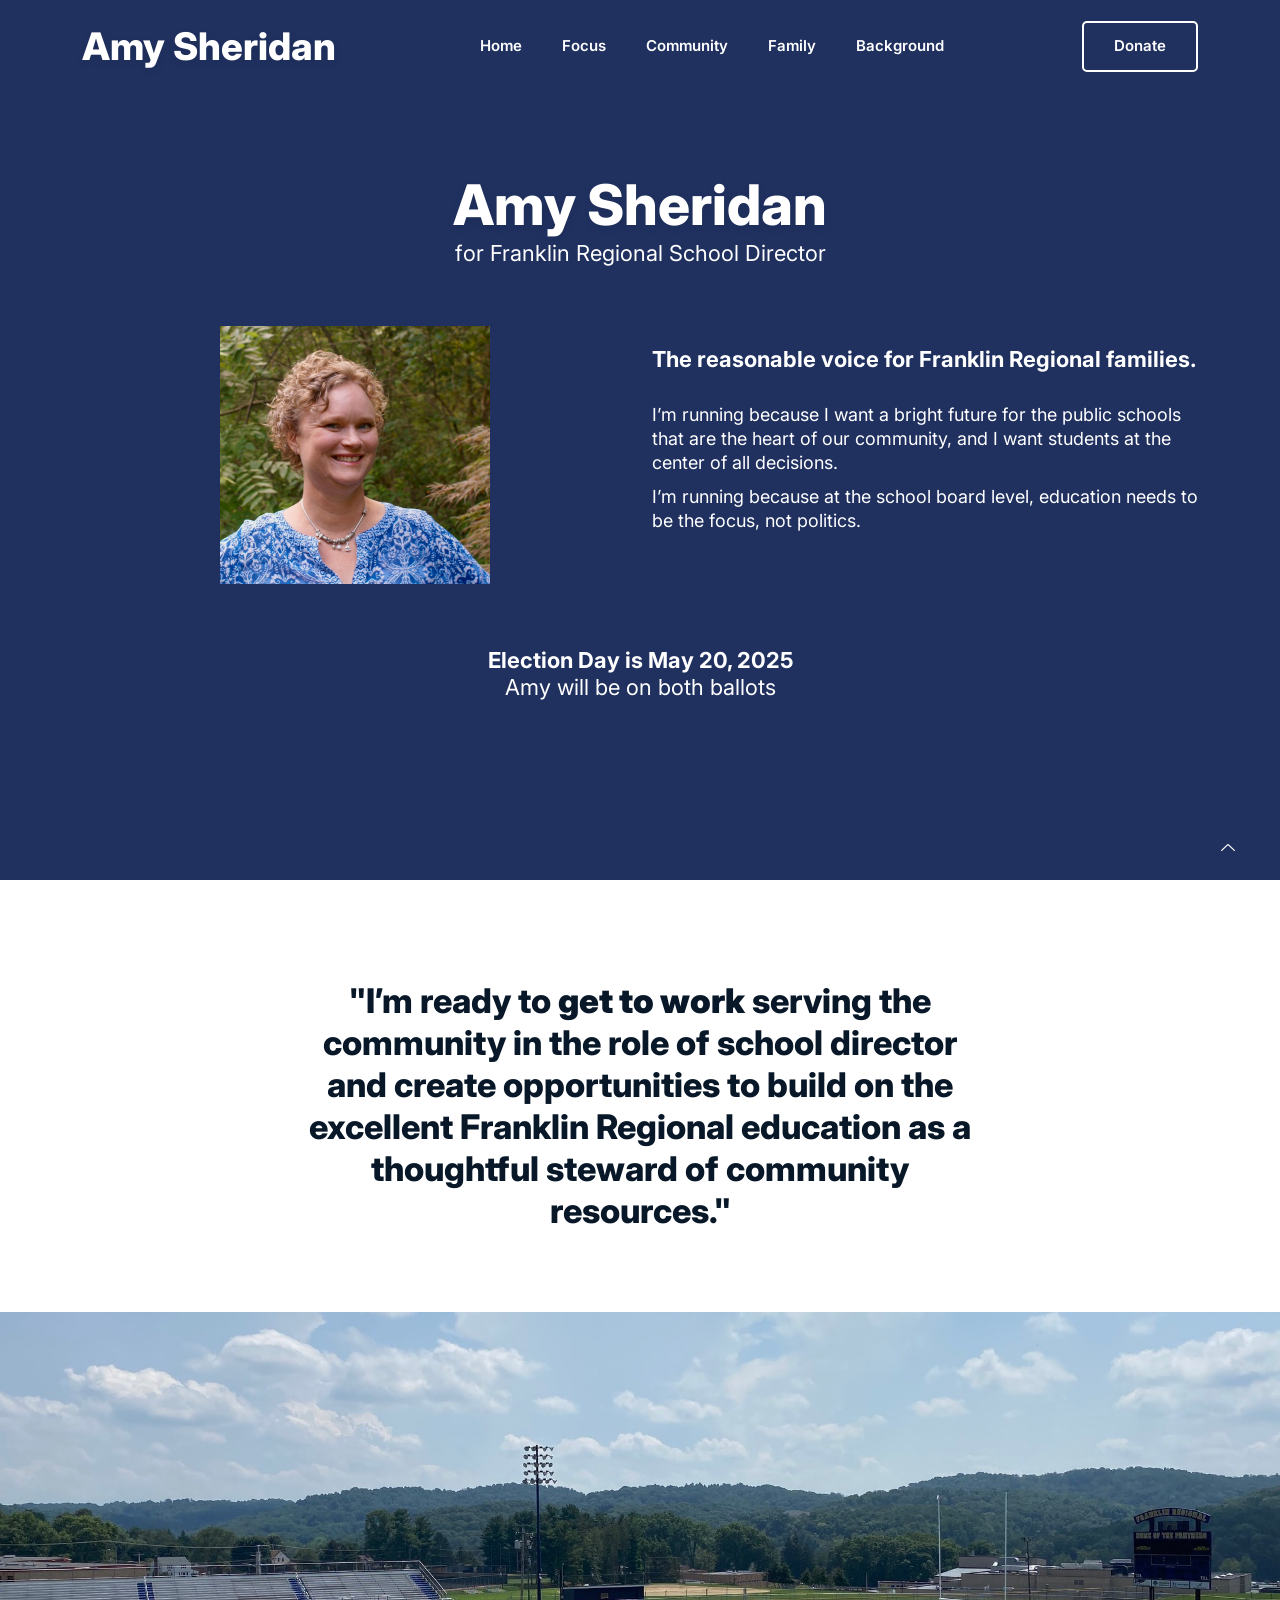
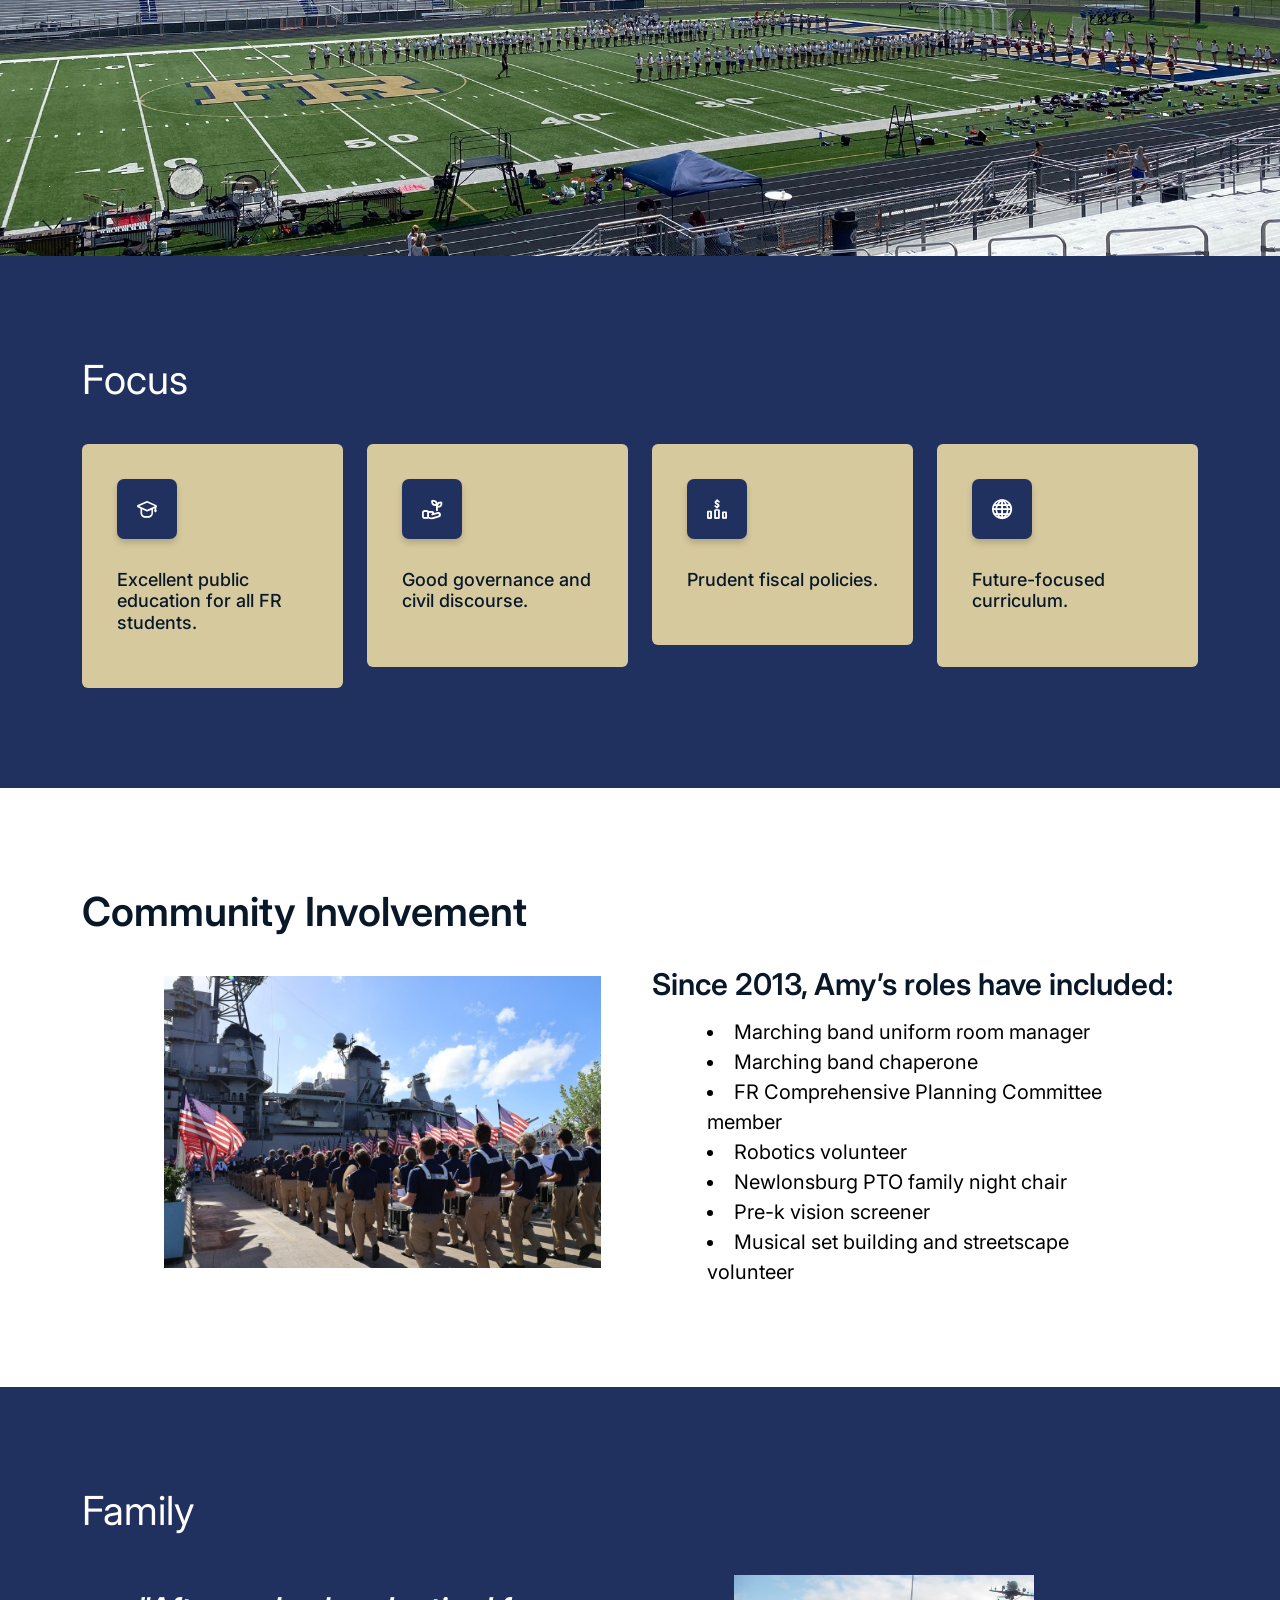
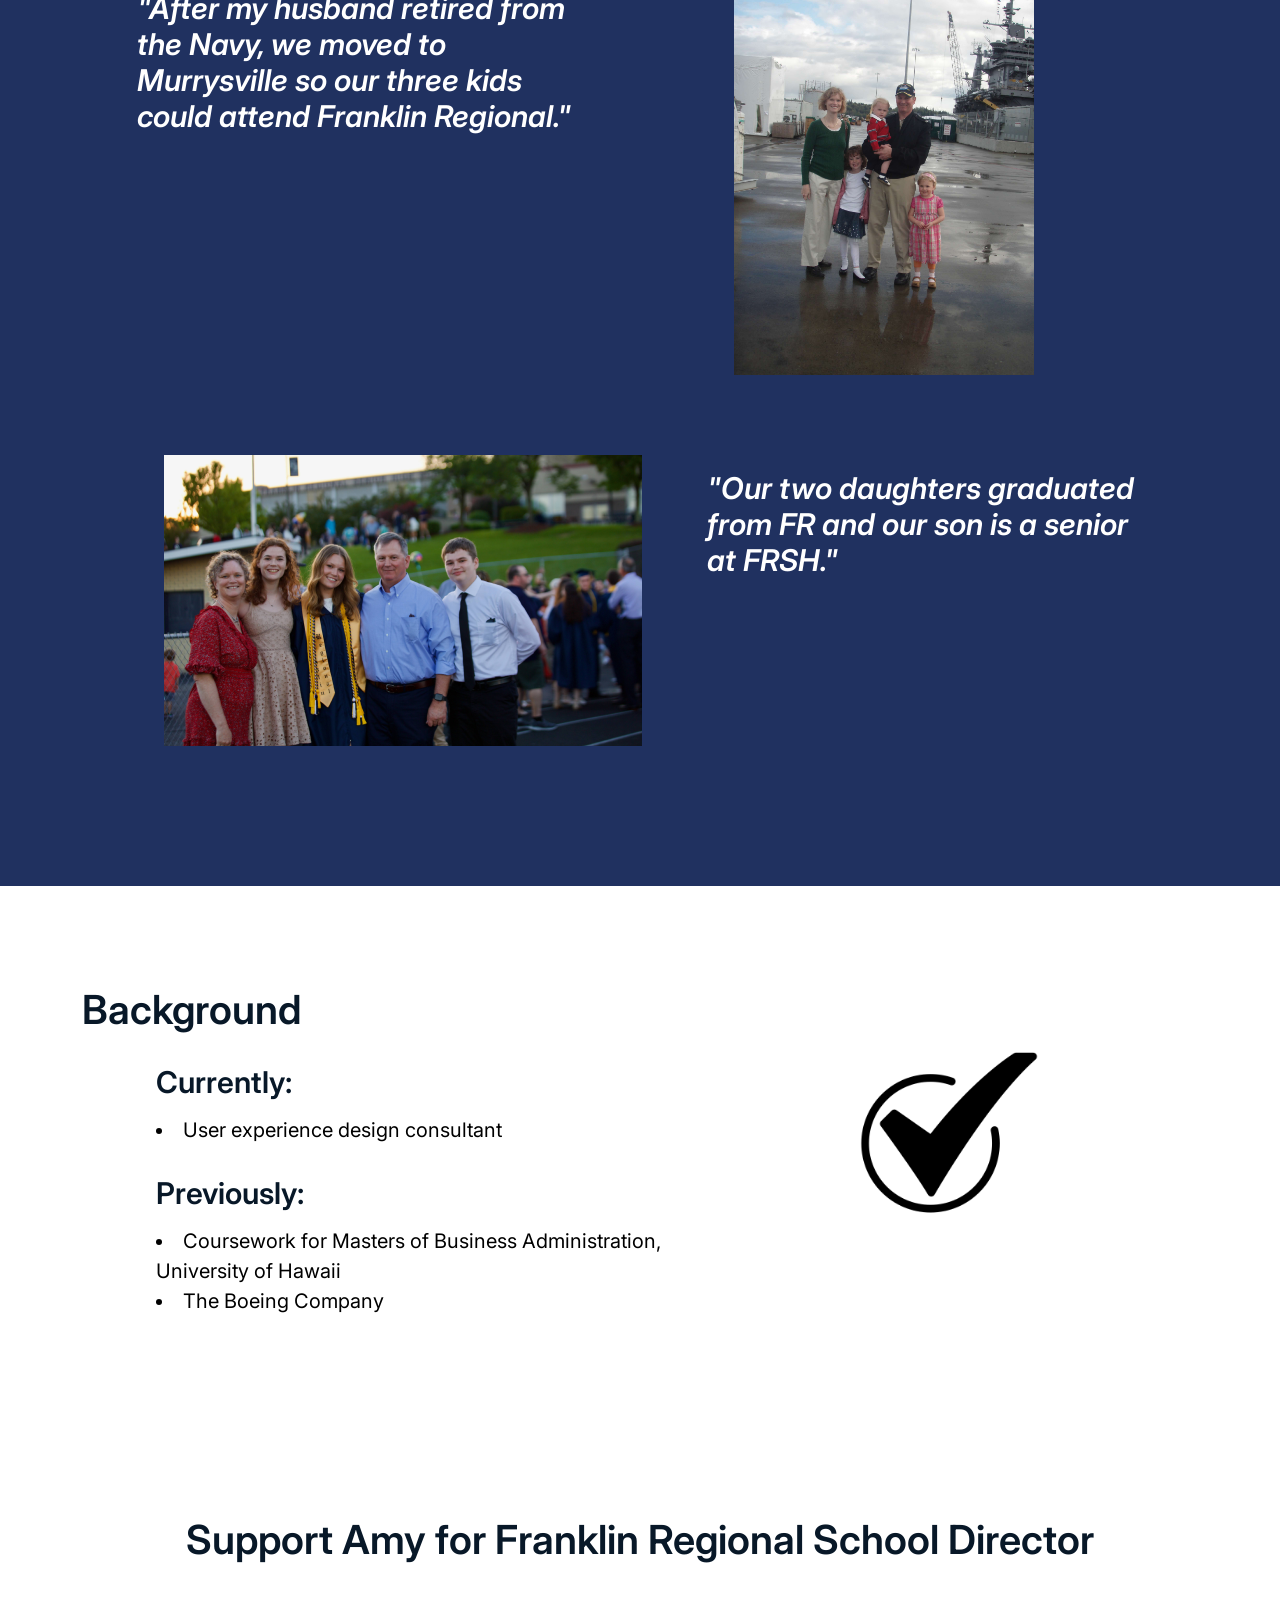
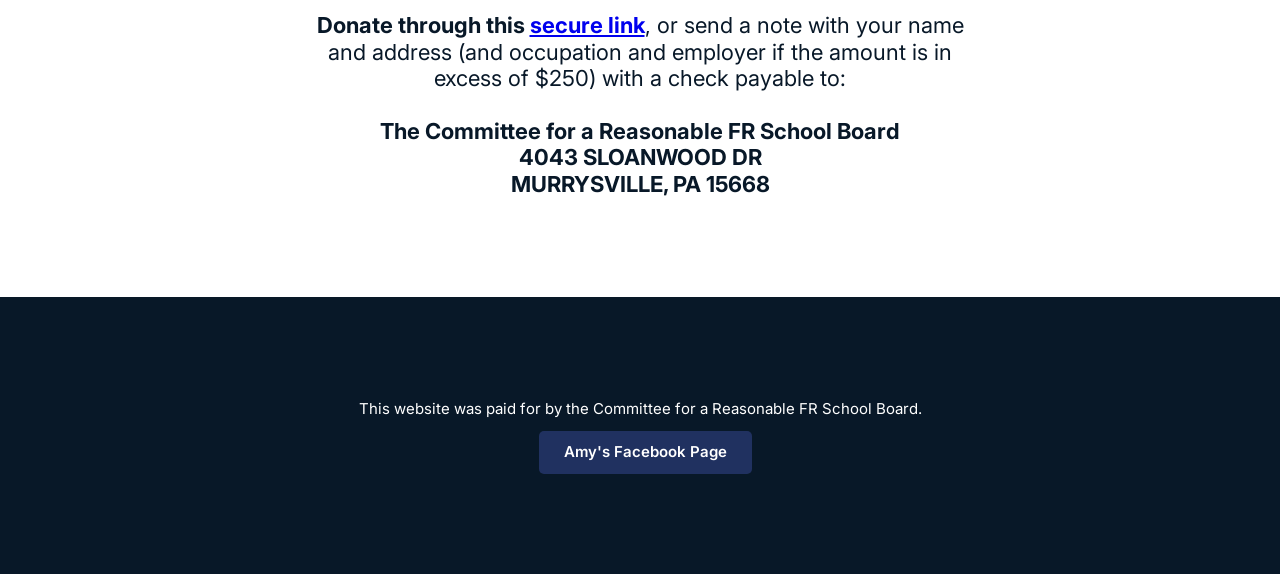
==== index.html @ d7edc52b "changes" ====
<!DOCTYPE html>
<html class="no-js" lang="zxx">

<head>
    <meta charset="utf-8" />
    <meta http-equiv="x-ua-compatible" content="ie=edge" />
    <title>Amy Sheridan - FR School Director</title>
    <meta name="description" content="" />
    <meta name="viewport" content="width=device-width, initial-scale=1" />
    <link rel="shortcut icon" type="image/x-icon" href="assets/images/favicon.svg" />

    <!-- ========================= CSS here ========================= -->
    <link rel="stylesheet" href="assets/css/bootstrap.min.css" />
    <link rel="stylesheet" href="assets/css/LineIcons.2.0.css" />
    <link rel="stylesheet" href="assets/css/animate.css" />
    <link rel="stylesheet" href="assets/css/tiny-slider.css" />
    <link rel="stylesheet" href="assets/css/glightbox.min.css" />
    <link rel="stylesheet" href="assets/css/main.css" />

</head>

<body>
    <!--[if lte IE 9]>
      <p class="browserupgrade">
        You are using an <strong>outdated</strong> browser. Please
        <a href="https://browsehappy.com/">upgrade your browser</a> to improve
        your experience and security.
      </p>
    <![endif]-->

    <!-- Preloader -->
    <div class="preloader">
        <div class="preloader-inner">
            <div class="preloader-icon">
                <span></span>
                <span></span>
            </div>
        </div>
    </div>
    <!-- /End Preloader -->

    <!-- Start Header Area -->
    <header class="header navbar-area">
        <div class="container">
            <div class="row align-items-center">
                <div class="col-lg-12">
                    <div class="nav-inner">
                        <!-- Start Navbar -->
                        <nav class="navbar navbar-expand-lg">
                            <a class="navbar-brand" href="index.html">
                                <h1>Amy Sheridan</h1>
                            </a>
                            <button class="navbar-toggler mobile-menu-btn" type="button" data-bs-toggle="collapse"
                                data-bs-target="#navbarSupportedContent" aria-controls="navbarSupportedContent"
                                aria-expanded="false" aria-label="Toggle navigation">
                                <span class="toggler-icon"></span>
                                <span class="toggler-icon"></span>
                                <span class="toggler-icon"></span>
                            </button>
                            <div class="collapse navbar-collapse sub-menu-bar" id="navbarSupportedContent">
                                <ul id="nav" class="navbar-nav ms-auto">
                                    <li class="nav-item">
                                        <a href="#home" class="page-scroll active"
                                            aria-label="Toggle navigation">Home</a>
                                    </li>
                                    <li class="nav-item">
                                        <a href="#focus" class="page-scroll"
                                            aria-label="Toggle navigation">Focus</a>
                                    </li>
                                    <li class="nav-item">
                                        <a href="#community" class="page-scroll"
                                            aria-label="Toggle navigation">Community</a>
                                    </li>
                                    <li class="nav-item">
                                        <a href="#family" class="page-scroll"
                                            aria-label="Toggle navigation">Family</a>
                                    </li>
                                    <li class="nav-item">
                                        <a href="#background" class="page-scroll"
                                            aria-label="Toggle navigation">Background</a>
                                    </li>
                                    <!--<li class="nav-item">
                                        <a href="#pricing" class="page-scroll"
                                            aria-label="Toggle navigation">Pricing</a>
                                    </li>
                                    <li class="nav-item">
                                        <a class="dd-menu collapsed" href="javascript:void(0)" data-bs-toggle="collapse"
                                            data-bs-target="#submenu-1-4" aria-controls="navbarSupportedContent"
                                            aria-expanded="false" aria-label="Toggle navigation">Blog</a>
                                        <ul class="sub-menu collapse" id="submenu-1-4">
                                            <li class="nav-item"><a href="javascript:void(0)">Blog Grid Sidebar</a>
                                            </li>
                                            <li class="nav-item"><a href="javascript:void(0)">Blog Single</a></li>
                                            <li class="nav-item"><a href="javascript:void(0)">Blog Single
                                                    Sibebar</a></li>
                                        </ul>
                                    </li>-->
                                </ul>
                            </div> <!-- navbar collapse -->
                            <div class="button add-list-button">
                                <a href="#donate" class="btn">Donate</a>
                            </div>
                        </nav>
                        <!-- End Navbar -->
                    </div>
                </div>
            </div> <!-- row -->
        </div> <!-- container -->
    </header>
    <!-- End Header Area -->

    <!-- Start Hero Area -->
    <section id="home" class="hero-area">
        <div class="container">
                <div class="hero-content">
                    <h1 class="wow fadeInLeft" data-wow-delay=".4s">Amy Sheridan</h1>
                    <h3 class="wow fadeInLeft" data-wow-delay=".4s">for Franklin Regional School Director</h3>

                    <div class="row"> 
                        <div class="col-lg-6 col-12">
                            <div class="text-center">
                                <img src="assets/images/headshot.png" class="float-right" alt="Image of Amy Sheridan">
                            </div>
                            
                        </div>
                        <div class="col-lg-6 col-12">
                            <h2>The reasonable voice for Franklin Regional families.</h2>
                            <p>I’m running because I want a bright future for the public schools that are the heart of our community, and I want students at the center of all decisions.</p>
                            <p>I’m running because at the school board level, education needs to be the focus, not politics.</p>
                        </div>
                        <!--<div class="col" col-4 col-sm-12>
                            <div class="election-info">
                                <div class="button wow fadeInLeft" data-wow-delay=".8s">
                                    <p><b>Primary Election</b></p>
                                    <p><b>Tuesday, May 16</b></p>
                                    <a href="javascript:void(0)" class="btn"><i class="lni lni-pin"></i> Find your polling place</a>
                                    <a href="javascript:void(0)" class="btn"><i class="lni lni-envelope"></i> Check mail-in ballot status</a>
                                </div>
                            </div>
                        </div>-->
                    </div>
                    <h3 class="wow fadeInLeft" id="election-day" data-wow-delay=".4s"><br><br><b>Election Day is May 20, 2025</b><br>Amy will be on both ballots</h3>
                </div>
        </div>
    </section>
    <!-- End Hero Area -->


    <section id="mission" class="mission section">
        <div class="row">
            <div class="col-12">
                <div class="section-title">
                    <h2 class="wow fadeInUp" data-wow-delay=".4s">"I’m ready to <b>get to work</b> serving the community in the role of school director and create opportunities to build on the excellent Franklin Regional education as a thoughtful steward of community resources."
                    </h2>
                </div>
            </div>
        </div>
        <div class="row">
            <img src="assets/images/fr field.jpeg" alt="FR Stadium">
        </div>
    </section>

    <!-- Start focus Area -->
    <section id="focus" class="focus section">
        <div class="container">
            <div class="row">
                <div class="col-12">
                    <h2 class="wow zoomIn" data-wow-delay=".2s">Focus</h2>
                </div>
            </div>
            <div class="row">
                <div class="col-lg-3 col-md-6 col-12">
                    <!-- Start Single Feature -->
                    <div class="single-feature wow fadeInUp" data-wow-delay=".2s">
                        <i class="lni lni-graduation"></i>
                        <h3>Excellent public education for all FR students.</h3>
                    </div>
                    <!-- End Single Feature -->
                </div>
                <div class="col-lg-3 col-md-6 col-12">
                    <!-- Start Single Feature -->
                    <div class="single-feature wow fadeInUp" data-wow-delay=".4s">
                        <i class="lni lni-grow"></i>
                        <h3>Good governance and civil discourse.</h3>
                    </div>
                    <!-- End Single Feature -->
                </div>
                <div class="col-lg-3 col-md-6 col-12">
                    <!-- Start Single Feature -->
                    <div class="single-feature wow fadeInUp" data-wow-delay=".6s">
                        <i class="lni lni-invest-monitor"></i>
                        <h3>Prudent fiscal policies.</h3>
                    </div>
                    <!-- End Single Feature -->
                </div>
                <div class="col-lg-3 col-md-6 col-12">
                    <!-- Start Single Feature -->
                    <div class="single-feature wow fadeInUp" data-wow-delay=".6s">
                        <i class="lni lni-world"></i>
                        <h3>Future-focused curriculum.</h3>
                    </div>
                    <!-- End Single Feature -->
                </div>
            </div>
        </div>
    </section>
    <!-- End focus Area -->


    <section id="community" class="community section">
        <div class="container">
            <div class="row">
                <div class="col-12">
                    <h2 class="wow zoomIn" data-wow-delay=".2s">Community Involvement</h2>
                </div>
            </div>
            <div class="row">
                <div class="col-lg-6 col-12">
                    <img src="assets/images/hawaii_band.jpeg" alt="FR Band at the Macy's Thanksgiving Day Parade">
                </div>
                <div class="col-lg-6 col-12">
                    <h3>Since 2013, Amy’s roles have included:</h3>
                    <li>Marching band uniform room manager</li>
                    <li>Marching band chaperone </li>
                    <li>FR Comprehensive Planning Committee member</li>
                    <li>Robotics volunteer</li>
                    <li>Newlonsburg PTO family night chair</li>
                    <li>Pre-k vision screener</li>
                    <li>Musical set building and streetscape volunteer</li>
                </div>
            </div>
        </div>
    </section>


    <section id="family" class="family section">
        <div class="container">
            <div class="row">
                <div class="col-12">
                    <h2 class="wow zoomIn" data-wow-delay=".2s">Family</h2>
                </div>
            </div>
            <div class="row">
                <div class="col-lg-6 col-12">
                    <h3><i>"After my husband retired from the Navy, we moved to Murrysville so our three kids could attend Franklin Regional."</i></h3>
                </div>
                <div class="col-lg-6 col-12">
                    <img src="assets/images/family.JPG" alt="Amy's Family">
                </div>
            </div>
            <div class="row">
                <div class="col-lg-6 col-12">
                    <img src="assets/images/grad.png" alt="Amy's Family at daughter's graduation">
                </div>
                <div class="col-lg-6 col-12">
                    <h3><i>"Our two daughters graduated from FR and our son is a senior at FRSH."</i></h3>
                </div>
            </div>
        </div>
    </section>

    <section id="background" class="background section">
        <div class="container">
            <div class="row">
                <div class="col-12">
                    <h2 class="wow zoomIn" data-wow-delay=".2s">Background</h2>
                </div>
            </div>
            <div class="row">
                <div class="col-lg-8 col-12">
                    <h3>Currently:</h3>
                    <li>User experience design consultant</li>
                    <h3>Previously:</h3>
                    <li>Coursework for Masters of Business Administration, University of Hawaii</li>
                    <li>The Boeing Company</li>
                </div>
                <div class="col-lg-4 col-12">
                    <img src="assets/images/check-mark.png" alt="checkmark icon">
                </div>
            </div>
        </div>
    </section>

    <section id="donate" class="donate section">
        <div class="container">
            <h2>Support Amy for Franklin Regional School Director<br><br></h2>
            <h3><b>Donate through this <a href="https://buy.stripe.com/3cs8zo1yEaCiaU8002">secure link</a></b>, or send a note with your name and address (and occupation and employer if the amount is in excess of $250) with a check payable to:<br><br></h3>
            <h3><b>The Committee for a Reasonable FR School Board</b></h3>
            <h3><b>4043 SLOANWOOD DR</b></h3>
            <h3><b>MURRYSVILLE, PA 15668</b></h3>
        </div>
    </section>

    <!-- Start Footer Area -->
    <footer class="footer">
        <p>This website was paid for by the Committee for a Reasonable FR School Board.</p>
        <div class="button add-list-button">
            <a href="https://www.facebook.com/profile.php?id=100091323761094" class="btn">Amy's Facebook Page</a>
        </div>

    </footer>
    <!--/ End Footer Area -->

    <!-- ========================= scroll-top ========================= -->
    <a href="#" class="scroll-top">
        <i class="lni lni-chevron-up"></i>
    </a>

    <!-- ========================= JS here ========================= -->
    <script src="assets/js/bootstrap.min.js"></script>
    <script src="assets/js/wow.min.js"></script>
    <script src="assets/js/tiny-slider.js"></script>
    <script src="assets/js/glightbox.min.js"></script>
    <script src="assets/js/count-up.min.js"></script>
    <script src="assets/js/main.js"></script>
    <script type="text/javascript">

        //====== counter up 
        var cu = new counterUp({
            start: 0,
            duration: 2000,
            intvalues: true,
            interval: 100,
            append: " ",
        });
        cu.start();
    </script>
</body>

</html>
---- assets/css/main.css ----
/*======================================
    Variables
========================================*/
/*======================================
    Normalize CSS
========================================*/
@import url("https://fonts.googleapis.com/css2?family=Inter:wght@100;200;300;400;500;600;700;800;900&display=swap");
html {
  scroll-behavior: smooth;
}

body {
  font-family: "Inter", sans-serif;
  font-weight: normal;
  font-style: normal;
  color: #888;
  overflow-x: hidden;
  font-size: 15px;
}

html,body{
  overflow-x: hidden;
}

p {
  margin: 0;
  padding: 0;
  font-size: 15px;
  line-height: 24px;
}

* {
  margin: 0;
  padding: 0;
}

.navbar-toggler:focus,
a:focus,
input:focus,
textarea:focus,
button:focus,
.btn:focus,
.btn.focus,
.btn:not(:disabled):not(.disabled).active,
.btn:not(:disabled):not(.disabled):active {
  text-decoration: none;
  outline: none;
  outline: none !important;
  border-color: none !important;
  -webkit-box-shadow: none !important;
          box-shadow: none !important;
}

.form-check-input:checked {
  background-color: #203160;
  border-color: #203160;
}

select {
  -webkit-writing-mode: horizontal-tb !important;
  text-rendering: auto;
  color: #081828;
  letter-spacing: normal;
  word-spacing: normal;
  text-transform: none;
  text-indent: 0px;
  text-shadow: none;
  display: inline-block;
  text-align: start;
  -webkit-appearance: menulist;
     -moz-appearance: menulist;
          appearance: menulist;
  -webkit-box-sizing: border-box;
          box-sizing: border-box;
  -webkit-box-align: center;
      -ms-flex-align: center;
          align-items: center;
  white-space: pre;
  -webkit-rtl-ordering: logical;
  background-color: -internal-light-dark(white, #3b3b3b);
  cursor: default;
  margin: 0em;
  font: 400 14px;
  border-radius: 0px;
  border-width: 1px;
  border-style: solid;
  border-color: -internal-light-dark(#767676, #858585);
  -o-border-image: initial;
     border-image: initial;
}

span,
a {
  display: inline-block;
  text-decoration: none;
  transition: all 0.4s ease;
  -webkit-transition: all 0.4s ease;
  -moz-transition: all 0.4s ease;
}

audio,
canvas,
iframe,
img,
svg,
video {
  vertical-align: middle;
}

img {
  max-width: 100%;
}

h1,
h2,
h3,
h4,
h5,
h6 {
  font-weight: 600;
  margin: 0px;
  color: #081828;
}

h1 a,
h2 a,
h3 a,
h4 a,
h5 a,
h6 a {
  color: inherit;
}

h1 {
  font-size: 50px;
}

h2 {
  font-size: 40px;
}

h3 {
  font-size: 30px;
}

h4 {
  font-size: 25px;
}

h5 {
  font-size: 20px;
}

h6 {
  font-size: 16px;
}

ul,
ol {
  margin: 0px;
  padding: 0px;
  list-style-type: none;
}

.mt-5 {
  margin-top: 5px;
}

.mt-10 {
  margin-top: 10px;
}

.mt-15 {
  margin-top: 15px;
}

.mt-20 {
  margin-top: 20px;
}

.mt-25 {
  margin-top: 25px;
}

.mt-30 {
  margin-top: 30px;
}

.mt-35 {
  margin-top: 35px;
}

.mt-40 {
  margin-top: 40px;
}

.mt-45 {
  margin-top: 45px;
}

.mt-50 {
  margin-top: 50px;
}

.mt-55 {
  margin-top: 55px;
}

.mt-60 {
  margin-top: 60px;
}

.mt-65 {
  margin-top: 65px;
}

.mt-70 {
  margin-top: 70px;
}

.mt-75 {
  margin-top: 75px;
}

.mt-80 {
  margin-top: 80px;
}

.mt-85 {
  margin-top: 85px;
}

.mt-90 {
  margin-top: 90px;
}

.mt-95 {
  margin-top: 95px;
}

.mt-100 {
  margin-top: 100px;
}

.mt-105 {
  margin-top: 105px;
}

.mt-110 {
  margin-top: 110px;
}

.mt-115 {
  margin-top: 115px;
}

.mt-120 {
  margin-top: 120px;
}

.mt-125 {
  margin-top: 125px;
}

.mt-130 {
  margin-top: 130px;
}

.mt-135 {
  margin-top: 135px;
}

.mt-140 {
  margin-top: 140px;
}

.mt-145 {
  margin-top: 145px;
}

.mt-150 {
  margin-top: 150px;
}

.mt-155 {
  margin-top: 155px;
}

.mt-160 {
  margin-top: 160px;
}

.mt-165 {
  margin-top: 165px;
}

.mt-170 {
  margin-top: 170px;
}

.mt-175 {
  margin-top: 175px;
}

.mt-180 {
  margin-top: 180px;
}

.mt-185 {
  margin-top: 185px;
}

.mt-190 {
  margin-top: 190px;
}

.mt-195 {
  margin-top: 195px;
}

.mt-200 {
  margin-top: 200px;
}

.mt-205 {
  margin-top: 205px;
}

.mt-210 {
  margin-top: 210px;
}

.mt-215 {
  margin-top: 215px;
}

.mt-220 {
  margin-top: 220px;
}

.mt-225 {
  margin-top: 225px;
}

.mb-5 {
  margin-bottom: 5px;
}

.mb-10 {
  margin-bottom: 10px;
}

.mb-15 {
  margin-bottom: 15px;
}

.mb-20 {
  margin-bottom: 20px;
}

.mb-25 {
  margin-bottom: 25px;
}

.mb-30 {
  margin-bottom: 30px;
}

.mb-35 {
  margin-bottom: 35px;
}

.mb-40 {
  margin-bottom: 40px;
}

.mb-45 {
  margin-bottom: 45px;
}

.mb-50 {
  margin-bottom: 50px;
}

.mb-55 {
  margin-bottom: 55px;
}

.mb-60 {
  margin-bottom: 60px;
}

.mb-65 {
  margin-bottom: 65px;
}

.mb-70 {
  margin-bottom: 70px;
}

.mb-75 {
  margin-bottom: 75px;
}

.mb-80 {
  margin-bottom: 80px;
}

.mb-85 {
  margin-bottom: 85px;
}

.mb-90 {
  margin-bottom: 90px;
}

.mb-95 {
  margin-bottom: 95px;
}

.mb-100 {
  margin-bottom: 100px;
}

.mb-105 {
  margin-bottom: 105px;
}

.mb-110 {
  margin-bottom: 110px;
}

.mb-115 {
  margin-bottom: 115px;
}

.mb-120 {
  margin-bottom: 120px;
}

.mb-125 {
  margin-bottom: 125px;
}

.mb-130 {
  margin-bottom: 130px;
}

.mb-135 {
  margin-bottom: 135px;
}

.mb-140 {
  margin-bottom: 140px;
}

.mb-145 {
  margin-bottom: 145px;
}

.mb-150 {
  margin-bottom: 150px;
}

.mb-155 {
  margin-bottom: 155px;
}

.mb-160 {
  margin-bottom: 160px;
}

.mb-165 {
  margin-bottom: 165px;
}

.mb-170 {
  margin-bottom: 170px;
}

.mb-175 {
  margin-bottom: 175px;
}

.mb-180 {
  margin-bottom: 180px;
}

.mb-185 {
  margin-bottom: 185px;
}

.mb-190 {
  margin-bottom: 190px;
}

.mb-195 {
  margin-bottom: 195px;
}

.mb-200 {
  margin-bottom: 200px;
}

.mb-205 {
  margin-bottom: 205px;
}

.mb-210 {
  margin-bottom: 210px;
}

.mb-215 {
  margin-bottom: 215px;
}

.mb-220 {
  margin-bottom: 220px;
}

.mb-225 {
  margin-bottom: 225px;
}

.pt-5 {
  padding-top: 5px;
}

.pt-10 {
  padding-top: 10px;
}

.pt-15 {
  padding-top: 15px;
}

.pt-20 {
  padding-top: 20px;
}

.pt-25 {
  padding-top: 25px;
}

.pt-30 {
  padding-top: 30px;
}

.pt-35 {
  padding-top: 35px;
}

.pt-40 {
  padding-top: 40px;
}

.pt-45 {
  padding-top: 45px;
}

.pt-50 {
  padding-top: 50px;
}

.pt-55 {
  padding-top: 55px;
}

.pt-60 {
  padding-top: 60px;
}

.pt-65 {
  padding-top: 65px;
}

.pt-70 {
  padding-top: 70px;
}

.pt-75 {
  padding-top: 75px;
}

.pt-80 {
  padding-top: 80px;
}

.pt-85 {
  padding-top: 85px;
}

.pt-90 {
  padding-top: 90px;
}

.pt-95 {
  padding-top: 95px;
}

.pt-100 {
  padding-top: 100px;
}

.pt-105 {
  padding-top: 105px;
}

.pt-110 {
  padding-top: 110px;
}

.pt-115 {
  padding-top: 115px;
}

.pt-120 {
  padding-top: 120px;
}

.pt-125 {
  padding-top: 125px;
}

.pt-130 {
  padding-top: 130px;
}

.pt-135 {
  padding-top: 135px;
}

.pt-140 {
  padding-top: 140px;
}

.pt-145 {
  padding-top: 145px;
}

.pt-150 {
  padding-top: 150px;
}

.pt-155 {
  padding-top: 155px;
}

.pt-160 {
  padding-top: 160px;
}

.pt-165 {
  padding-top: 165px;
}

.pt-170 {
  padding-top: 170px;
}

.pt-175 {
  padding-top: 175px;
}

.pt-180 {
  padding-top: 180px;
}

.pt-185 {
  padding-top: 185px;
}

.pt-190 {
  padding-top: 190px;
}

.pt-195 {
  padding-top: 195px;
}

.pt-200 {
  padding-top: 200px;
}

.pt-205 {
  padding-top: 205px;
}

.pt-210 {
  padding-top: 210px;
}

.pt-215 {
  padding-top: 215px;
}

.pt-220 {
  padding-top: 220px;
}

.pt-225 {
  padding-top: 225px;
}

.pb-5 {
  padding-bottom: 5px;
}

.pb-10 {
  padding-bottom: 10px;
}

.pb-15 {
  padding-bottom: 15px;
}

.pb-20 {
  padding-bottom: 20px;
}

.pb-25 {
  padding-bottom: 25px;
}

.pb-30 {
  padding-bottom: 30px;
}

.pb-35 {
  padding-bottom: 35px;
}

.pb-40 {
  padding-bottom: 40px;
}

.pb-45 {
  padding-bottom: 45px;
}

.pb-50 {
  padding-bottom: 50px;
}

.pb-55 {
  padding-bottom: 55px;
}

.pb-60 {
  padding-bottom: 60px;
}

.pb-65 {
  padding-bottom: 65px;
}

.pb-70 {
  padding-bottom: 70px;
}

.pb-75 {
  padding-bottom: 75px;
}

.pb-80 {
  padding-bottom: 80px;
}

.pb-85 {
  padding-bottom: 85px;
}

.pb-90 {
  padding-bottom: 90px;
}

.pb-95 {
  padding-bottom: 95px;
}

.pb-100 {
  padding-bottom: 100px;
}

.pb-105 {
  padding-bottom: 105px;
}

.pb-110 {
  padding-bottom: 110px;
}

.pb-115 {
  padding-bottom: 115px;
}

.pb-120 {
  padding-bottom: 120px;
}

.pb-125 {
  padding-bottom: 125px;
}

.pb-130 {
  padding-bottom: 130px;
}

.pb-135 {
  padding-bottom: 135px;
}

.pb-140 {
  padding-bottom: 140px;
}

.pb-145 {
  padding-bottom: 145px;
}

.pb-150 {
  padding-bottom: 150px;
}

.pb-155 {
  padding-bottom: 155px;
}

.pb-160 {
  padding-bottom: 160px;
}

.pb-165 {
  padding-bottom: 165px;
}

.pb-170 {
  padding-bottom: 170px;
}

.pb-175 {
  padding-bottom: 175px;
}

.pb-180 {
  padding-bottom: 180px;
}

.pb-185 {
  padding-bottom: 185px;
}

.pb-190 {
  padding-bottom: 190px;
}

.pb-195 {
  padding-bottom: 195px;
}

.pb-200 {
  padding-bottom: 200px;
}

.pb-205 {
  padding-bottom: 205px;
}

.pb-210 {
  padding-bottom: 210px;
}

.pb-215 {
  padding-bottom: 215px;
}

.pb-220 {
  padding-bottom: 220px;
}

.pb-225 {
  padding-bottom: 225px;
}

.img-bg {
  background-position: center center;
  background-size: cover;
  background-repeat: no-repeat;
  width: 100%;
  height: 100%;
}

@media only screen and (min-width: 480px) and (max-width: 767px) {
  .container {
    width: 450px;
  }
}

/* Bread Crumbs */
.breadcrumbs {
  position: relative;
  padding-bottom: 100px;
  padding-top: 180px;
  z-index: 2;
  text-align: left;
  background-color: #203160;
}

@media only screen and (min-width: 768px) and (max-width: 991px) {
  .breadcrumbs {
    padding-bottom: 60px;
    padding-top: 120px;
  }
}

@media (max-width: 767px) {
  .breadcrumbs {
    padding-bottom: 60px;
    padding-top: 120px;
  }
}

.breadcrumbs .breadcrumbs-content {
  position: relative;
  text-align: center;
}

.breadcrumbs .breadcrumbs-content .page-title {
  font-size: 32px;
  color: #fff;
  font-weight: 700;
  position: relative;
  line-height: 50px;
}

@media only screen and (min-width: 768px) and (max-width: 991px) {
  .breadcrumbs .breadcrumbs-content .page-title {
    font-size: 28px;
    line-height: 42px;
  }
}

@media (max-width: 767px) {
  .breadcrumbs .breadcrumbs-content .page-title {
    font-size: 25px;
    line-height: 38px;
  }
}

.breadcrumbs .breadcrumbs-content .breadcrumb-nav {
  background: transparent;
  border-radius: 0;
  margin-bottom: 0;
  padding: 0;
  display: inline-block;
}

.breadcrumbs .breadcrumb-nav {
  text-align: center;
  margin-top: 15px;
}

@media only screen and (min-width: 768px) and (max-width: 991px) {
  .breadcrumbs .breadcrumb-nav {
    margin-top: 10px;
  }
}

@media (max-width: 767px) {
  .breadcrumbs .breadcrumb-nav {
    margin-top: 8px;
  }
}

.breadcrumbs .breadcrumb-nav li {
  display: inline-block;
  position: relative;
  padding-right: 15px;
  margin-right: 15px;
  text-transform: capitalize;
}

.breadcrumbs .breadcrumb-nav li:after {
  content: "\ea5c";
  font-family: lineIcons;
  font-size: 10px;
  position: absolute;
  top: 4px;
  right: -7px;
}

.breadcrumbs .breadcrumb-nav li:last-child {
  margin: 0;
  padding: 0;
}

.breadcrumbs .breadcrumb-nav li:last-child::after {
  display: none;
}

.breadcrumbs .breadcrumb-nav li,
.breadcrumbs .breadcrumb-nav li a {
  color: #fff;
  font-size: 14px;
  font-weight: 500;
}

.breadcrumbs .breadcrumb-nav li a {
  position: relative;
}

.breadcrumbs .breadcrumb-nav li a:hover {
  text-decoration: underline;
}

.section {
  padding-top: 100px;
  padding-bottom: 100px;
  position: relative;
}

@media only screen and (min-width: 768px) and (max-width: 991px) {
  .section {
    padding-top: 60px;
    padding-bottom: 60px;
  }
}

@media (max-width: 767px) {
  .section {
    padding-top: 50px;
    padding-bottom: 50px;
  }
}

/* Section Title */
.section-title {
  text-align: center;
  margin-bottom: 80px;
  padding: 0 300px;
  position: relative;
  z-index: 5;
}

.section-title h3 {
  font-size: 15px;
  font-weight: 600;
  display: block;
  margin-bottom: 8px;
  color: #203160;
  text-transform: uppercase;
}

.section-title h2 {
  font-size: 34px;
  margin-bottom: 25px;
  line-height: 42px;
  position: relative;
  font-weight: 800;
}

.section-title p {
  font-size: 15px;
}

@media only screen and (min-width: 992px) and (max-width: 1199px) {
  .section-title {
    padding: 0px 200px;
    margin-bottom: 70px;
  }
}

@media only screen and (min-width: 768px) and (max-width: 991px) {
  .section-title {
    padding: 0px 20px;
    margin-bottom: 70px;
  }
  .section-title h3 {
    font-size: 14px;
  }
  .section-title h2 {
    font-size: 24px;
    line-height: 32px;
    margin-bottom: 20px;
  }
  .section-title p {
    font-size: 14px;
  }
}

@media (max-width: 767px) {
  .section-title {
    padding: 0px 10px;
    margin-bottom: 60px;
  }
  .section-title h3 {
    font-size: 14px;
  }
  .section-title h2 {
    font-size: 20px;
    line-height: 30px;
    margin-bottom: 18px;
  }
  .section-title p {
    font-size: 14px;
  }
}

.section-title.align-right {
  padding: 0;
  padding-left: 600px;
}

.section-title.align-right h2:before {
  display: none;
}

.section-title.align-right h2:after {
  position: absolute;
  right: 0;
  bottom: -1px;
  height: 2px;
  width: 50px;
  background: #203160;
  content: "";
}

.section-title.align-left {
  padding: 0;
  padding-right: 600px;
}

.section-title.align-left h2:before {
  left: 0;
  margin-left: 0;
}

/* One Click Scrool Top Button*/
.scroll-top {
  width: 45px;
  height: 45px;
  line-height: 45px;
  background: #203160;
  display: -webkit-box;
  display: -ms-flexbox;
  display: flex;
  -webkit-box-pack: center;
      -ms-flex-pack: center;
          justify-content: center;
  -webkit-box-align: center;
      -ms-flex-align: center;
          align-items: center;
  font-size: 14px;
  color: #fff !important;
  position: fixed;
  bottom: 30px;
  right: 30px;
  z-index: 9;
  cursor: pointer;
  -webkit-transition: all .3s ease-out 0s;
  transition: all .3s ease-out 0s;
  border-radius: 5px;
}

.scroll-top:hover {
  -webkit-box-shadow: 0 1rem 3rem rgba(35, 38, 45, 0.15) !important;
  box-shadow: 0 1rem 3rem rgba(35, 38, 45, 0.15) !important;
  -webkit-transform: translate3d(0, -5px, 0);
  transform: translate3d(0, -5px, 0);
  background-color: #081828;
}

/* Overlay */
.overlay {
  position: relative;
  z-index: 1;
}

.overlay::before {
  position: absolute;
  top: 0;
  left: 0;
  width: 100%;
  height: 100%;
  opacity: 0.4;
  background: #081828;
  content: "";
  -webkit-transition: all 0.4s ease;
  transition: all 0.4s ease;
  z-index: -1;
}

/* Pagination CSS */
.pagination {
  text-align: left;
  margin: 40px 0 0 0;
  display: block;
}

.pagination.center {
  text-align: center;
}

.pagination.right {
  text-align: right;
}

.pagination.left {
  text-align: left;
}

.pagination .pagination-list {
  display: inline-block;
  overflow: hidden;
}

.pagination .pagination-list li {
  margin-right: 5px;
  display: inline-block;
  margin-top: 10px;
}

.pagination .pagination-list li:last-child {
  margin-right: 0px;
}

.pagination .pagination-list li a {
  background: #fff;
  color: #081828;
  font-weight: 400;
  font-size: 14px;
  border-radius: 5px;
  padding: 8px 20px;
  text-align: center;
  border: 1px solid #eee;
}

.pagination .pagination-list li.active a,
.pagination .pagination-list li:hover a {
  background: #203160;
  color: #fff;
  border-color: transparent;
}

.pagination .pagination-list li a i {
  font-size: 13px;
}

.blog-grids.pagination {
  margin-top: 50px;
  text-align: center;
}

.button .btn {
  display: inline-block;
  font-size: 15px;
  font-weight: 600;
  padding: 10px 25px;
  background-color: #203160;
  color: #fff;
  border: none;
  -webkit-transition: 0.2s;
  transition: 0.2s;
  border-radius: 5px;
  position: relative;
  z-index: 1;
  margin-right: 7px;
  overflow: hidden;
}

@media only screen and (min-width: 768px) and (max-width: 991px) {
  .button .btn {
    padding: 12px 25px;
    font-size: 14px;
    font-weight: 500;
  }
}

@media (max-width: 767px) {
  .button .btn {
    padding: 12px 25px;
    font-size: 14px;
    font-weight: 500;
  }
}

.button .btn i {
  display: inline-block;
  margin-right: 5px;
}

.button .btn:last-child {
  margin: 0;
}

.button .btn:hover {
  color: #fff;
  background-color: #081828;
  -webkit-box-shadow: 0px 4px 4px #0000000f;
          box-shadow: 0px 4px 4px #0000000f;
}

.button .btn-alt {
  color: #fff !important;
  background: transparent !important;
  border: 2px solid #fff;
  padding: 11px 30px;
}

@media only screen and (min-width: 768px) and (max-width: 991px) {
  .button .btn-alt {
    padding: 10px 30px;
  }
}

@media (max-width: 767px) {
  .button .btn-alt {
    padding: 10px 30px;
  }
}

.button .btn-alt:hover {
  background-color: #fff !important;
  color: #203160 !important;
}

.align-left {
  text-align: left;
}

.align-right {
  text-align: right;
}

.align-center {
  text-align: center;
}

/* Preloader */
.preloader {
  position: fixed;
  top: 0;
  left: 0;
  z-index: 999999999;
  width: 100%;
  height: 100%;
  background-color: #fff;
  overflow: hidden;
}

.preloader-inner {
  position: absolute;
  top: 50%;
  left: 50%;
  -webkit-transform: translate(-50%, -50%);
  transform: translate(-50%, -50%);
}

.preloader-icon {
  width: 100px;
  height: 100px;
  display: inline-block;
  padding: 0px;
}

.preloader-icon span {
  position: absolute;
  display: inline-block;
  width: 100px;
  height: 100px;
  border-radius: 100%;
  background: #203160;
  -webkit-animation: preloader-fx 1.6s linear infinite;
  animation: preloader-fx 1.6s linear infinite;
}

.preloader-icon span:last-child {
  animation-delay: -0.8s;
  -webkit-animation-delay: -0.8s;
}

@keyframes preloader-fx {
  0% {
    -webkit-transform: scale(0, 0);
            transform: scale(0, 0);
    opacity: 0.5;
  }
  100% {
    -webkit-transform: scale(1, 1);
            transform: scale(1, 1);
    opacity: 0;
  }
}

@-webkit-keyframes preloader-fx {
  0% {
    -webkit-transform: scale(0, 0);
    opacity: 0.5;
  }
  100% {
    -webkit-transform: scale(1, 1);
    opacity: 0;
  }
}

/*======================================
	Start Header CSS
========================================*/
.header {
  width: 100%;
  background: transparent;
  position: absolute;
  width: 100%;
  left: 0;
  top: 0;
}

@media only screen and (min-width: 768px) and (max-width: 991px) {
  .header {
    padding: 18px 0 !important;
  }
  .header .mobile-menu-btn .toggler-icon {
    background-color: #fff;
  }
  .header .button {
    margin: 0 !important;
  }
  .header .navbar-collapse {
    position: absolute;
    top: 67px !important;
    left: 0;
    width: 100%;
    background-color: #fff;
    z-index: 9;
    -webkit-box-shadow: 0px 15px 20px 0px rgba(0, 0, 0, 0.1);
            box-shadow: 0px 15px 20px 0px rgba(0, 0, 0, 0.1);
    padding: 10px 20px;
    max-height: 350px;
    overflow-y: scroll;
    border-top: 1px solid #eee;
    border-radius: 6px;
  }
  .header .navbar .navbar-nav .nav-item a:hover {
    color: #203160 !important;
  }
  .header .navbar .navbar-nav .nav-item a.active {
    color: #203160 !important;
  }
  .header .navbar-nav .nav-item {
    margin: 0;
  }
  .header .navbar-nav .nav-item:hover a {
    color: #203160;
  }
  .header .navbar-nav .nav-item a {
    padding: 12px 16px !important;
  }
  .header .navbar-nav .nav-item a::before {
    display: none;
  }
  .header .navbar-nav .nav-item .sub-menu {
    position: static;
    width: 100%;
    opacity: 1;
    visibility: visible;
    -webkit-box-shadow: none;
            box-shadow: none;
    padding: 0;
    border: none;
    margin-left: 15px;
    margin-right: 15px;
  }
  .header .navbar-nav .nav-item .sub-menu .nav-item a {
    padding: 12px 12px;
  }
  .header .navbar-nav .nav-item .sub-menu .nav-item a:hover {
    color: #203160 !important;
  }
  .header .navbar-nav .nav-item a {
    color: #051441;
    display: -webkit-box;
    display: -ms-flexbox;
    display: flex;
    -webkit-box-pack: justify;
        -ms-flex-pack: justify;
            justify-content: space-between;
    padding: 10px 0;
  }
  .header .navbar-nav .nav-item a::after {
    opacity: 1;
    visibility: visible;
  }
  .header .navbar-nav .nav-item .sub-menu li.active {
    background: #fff !important;
    color: #203160 !important;
  }
  .header .navbar-nav .nav-item .sub-menu .nav-item {
    margin: 0 !important;
  }
  .header .navbar-nav .nav-item .sub-menu .nav-item a {
    padding: 10px 12px !important;
  }
  .header .navbar-nav .nav-item .sub-menu li:hover {
    background: #fff !important;
    color: #203160 !important;
  }
  .header .navbar-nav .nav-item a {
    font-size: 14px;
  }
  .header .navbar-nav .nav-item a:hover {
    color: #203160;
  }
}

@media (max-width: 767px) {
  .header {
    padding: 18px 0 !important;
  }
  .header .mobile-menu-btn .toggler-icon {
    background-color: #fff;
  }
  .header .navbar-collapse {
    position: absolute;
    top: 58px !important;
    left: 0;
    width: 100%;
    background-color: #fff;
    z-index: 9;
    -webkit-box-shadow: 0px 15px 20px 0px rgba(0, 0, 0, 0.1);
            box-shadow: 0px 15px 20px 0px rgba(0, 0, 0, 0.1);
    padding: 10px 20px;
    max-height: 350px;
    overflow-y: scroll;
    border-top: 1px solid #eee;
    border-radius: 6px;
  }
  .header .navbar .navbar-nav .nav-item a:hover {
    color: #203160 !important;
  }
  .header .navbar .navbar-nav .nav-item a.active {
    color: #203160 !important;
  }
  .header .navbar-nav .nav-item {
    margin: 0;
  }
  .header .navbar-nav .nav-item:hover a {
    color: #203160;
  }
  .header .navbar-nav .nav-item a {
    padding: 12px 16px !important;
  }
  .header .navbar-nav .nav-item a::before {
    display: none;
  }
  .header .navbar-nav .nav-item .sub-menu {
    position: static;
    width: 100%;
    opacity: 1;
    visibility: visible;
    -webkit-box-shadow: none;
            box-shadow: none;
    padding: 0;
    border: none;
    margin-left: 15px;
    margin-right: 15px;
  }
  .header .navbar-nav .nav-item .sub-menu .nav-item a {
    padding: 12px 12px;
  }
  .header .navbar-nav .nav-item .sub-menu .nav-item a:hover {
    color: #203160 !important;
  }
  .header .navbar-nav .nav-item a {
    color: #051441;
    display: -webkit-box;
    display: -ms-flexbox;
    display: flex;
    -webkit-box-pack: justify;
        -ms-flex-pack: justify;
            justify-content: space-between;
    padding: 10px 0;
  }
  .header .navbar-nav .nav-item a::after {
    opacity: 1;
    visibility: visible;
  }
  .header .navbar-nav .nav-item .sub-menu li.active {
    background: #fff !important;
    color: #203160 !important;
  }
  .header .navbar-nav .nav-item .sub-menu .nav-item {
    margin: 0 !important;
  }
  .header .navbar-nav .nav-item .sub-menu .nav-item a {
    padding: 10px 12px !important;
  }
  .header .navbar-nav .nav-item .sub-menu li:hover {
    background: #fff !important;
    color: #203160 !important;
  }
  .header .navbar-nav .nav-item a {
    font-size: 14px;
  }
  .header .navbar-nav .nav-item a:hover {
    color: #203160;
  }
}

@media (max-width: 767px) {
  .header .button {
    display: none;
  }
}

.header .button .btn {
  background-color: transparent;
  border: 2px solid #fff;
  color: #fff;
  padding: 12px 30px;
}

.header .button .btn:hover {
  background-color: #fff;
  color: #203160;
}

.header .navbar-brand img {
  width: 160px;
}

.navbar-brand h1 {
  font-size: 38px;
  font-weight: 800;
  line-height: 50px;
  color: #fff;
  text-shadow: 0px 3px 8px #00000017;
  text-align: center;
}

@media only screen and (min-width: 768px) and (max-width: 991px) {
  .header .navbar-brand img {
    width: 170px;
  }
}

@media (max-width: 767px) {
  .header .navbar-brand img {
    width: 160px;
  }
}

.header.sticky .navbar-brand .white-logo {
  opacity: 0;
  visibility: hidden;
}

.header.sticky .navbar-brand .dark-logo {
  opacity: 1;
  visibility: visible;
}

.header.sticky .button .btn {
  background-color: #203160;
  color: #fff;
  border-color: transparent;
}

.header.sticky .button .btn:hover {
  background-color: #081828;
  color: #fff;
}

.sticky {
  position: fixed;
  z-index: 99;
  background-color: #fff;
  -webkit-box-shadow: 0px 20px 50px 0px rgba(0, 0, 0, 0.05);
          box-shadow: 0px 20px 50px 0px rgba(0, 0, 0, 0.05);
  -webkit-transition: all 0.3s ease-out 0s;
  transition: all 0.3s ease-out 0s;
  top: 0;
}

.navbar-expand-lg .navbar-nav {
  margin: 0;
  margin-left: auto !important;
  margin-right: auto !important;
}

.header .navbar .navbar-nav .nav-item a.active {
  color: #fff;
}

.sticky .navbar .navbar-nav .nav-item a.active {
  color: #203160;
}

.sticky .navbar .navbar-nav .nav-item a {
  color: #081828;
}

.header .navbar .navbar-nav .nav-item .sub-menu a.active {
  color: #fff;
}

.sticky .navbar .navbar-nav .nav-item .sub-menu a.active {
  color: #fff;
}

.sticky .navbar .mobile-menu-btn .toggler-icon {
  background: #333;
}

/*===== NAVBAR =====*/
.navbar-area {
  width: 100%;
  z-index: 99;
  -webkit-transition: all 0.3s ease-out 0s;
  transition: all 0.3s ease-out 0s;
  padding: 0;
}

.navbar-area.sticky {
  position: fixed;
  z-index: 99;
  background: #203160;
  -webkit-box-shadow: 0px 20px 50px 0px rgba(0, 0, 0, 0.05);
          box-shadow: 0px 20px 50px 0px rgba(0, 0, 0, 0.05);
  -webkit-transition: all 0.3s ease-out 0s;
  transition: all 0.3s ease-out 0s;
  background: #D6C99E;
  padding: 0px 0;
}

.navbar {
  padding: 0;
  position: relative;
  -webkit-transition: all 0.3s ease-out 0s;
  transition: all 0.3s ease-out 0s;
}

.navbar-brand {
  padding-left: 0;
  border-radius: 0;
}

.mobile-menu-btn {
  padding: 0px;
}

.mobile-menu-btn:focus {
  text-decoration: none;
  outline: none;
  -webkit-box-shadow: none;
          box-shadow: none;
}

.mobile-menu-btn .toggler-icon {
  width: 30px;
  height: 2px;
  background-color: #222;
  display: block;
  margin: 5px 0;
  position: relative;
  -webkit-transition: all 0.3s ease-out 0s;
  transition: all 0.3s ease-out 0s;
}

.mobile-menu-btn.active .toggler-icon:nth-of-type(1) {
  -webkit-transform: rotate(45deg);
          transform: rotate(45deg);
  top: 7px;
}

.mobile-menu-btn.active .toggler-icon:nth-of-type(2) {
  opacity: 0;
}

.mobile-menu-btn.active .toggler-icon:nth-of-type(3) {
  -webkit-transform: rotate(135deg);
          transform: rotate(135deg);
  top: -7px;
}

.navbar-nav .nav-item {
  z-index: 1;
  position: relative;
  margin-right: 40px;
}

.navbar-nav .nav-item:last-child {
  margin-right: 0 !important;
}

.navbar-nav .nav-item:hover a {
  color: #fff;
}

.sticky .navbar-nav .nav-item:hover a {
  color: #203160;
}

.navbar-nav .nav-item a {
  font-size: 15px;
  color: #fff;
  -webkit-transition: all 0.3s ease-out 0s;
  transition: all 0.3s ease-out 0s;
  position: relative;
  padding: 35px 0;
  display: -webkit-inline-box;
  display: -ms-inline-flexbox;
  display: inline-flex;
  -webkit-box-align: center;
      -ms-flex-align: center;
          align-items: center;
  font-weight: 600;
  transition: all 0.3s ease-out 0s;
  position: relative;
  text-transform: capitalize;
}

.navbar-nav .nav-item a::after {
  opacity: 0;
  visibility: hidden;
}

.navbar-nav .nav-item:hover a:before {
  width: 100%;
}

.navbar-nav .nav-item a.active {
  color: #fff;
}

.navbar-nav .nav-item a.dd-menu::after {
  content: "\ea58";
  font: normal normal normal 1em/1 "LineIcons";
  position: absolute;
  right: 17px;
  font-size: 10px;
  top: 50%;
  margin-left: 5px;
  margin-top: 0px;
  -webkit-transition: all 0.3s ease-out 0s;
  transition: all 0.3s ease-out 0s;
  height: 10px;
}

@media only screen and (min-width: 992px) and (max-width: 1199px) {
  .navbar-nav .nav-item a.dd-menu::after {
    right: 13px;
  }
}

@media only screen and (min-width: 768px) and (max-width: 991px), (max-width: 767px) {
  .navbar-nav .nav-item a.dd-menu::after {
    top: 18px;
    right: 0;
    -webkit-transform: rotate(180deg);
            transform: rotate(180deg);
  }
}

@media only screen and (min-width: 768px) and (max-width: 991px), (max-width: 767px) {
  .navbar-nav .nav-item a.collapsed::after {
    -webkit-transform: rotate(0deg);
            transform: rotate(0deg);
  }
}

.navbar-nav .nav-item:hover > .sub-menu {
  top: 100%;
  opacity: 1;
  visibility: visible;
}

.navbar-nav .nav-item:hover > .sub-menu .sub-menu {
  left: 100%;
  top: 0;
}

.navbar-nav .nav-item .sub-menu {
  padding: 30px;
  min-width: 240px;
  background: #fff;
  -webkit-box-shadow: 0px 5px 20px #0000001a;
          box-shadow: 0px 5px 20px #0000001a;
  position: absolute;
  top: 110% !important;
  left: 0;
  opacity: 0;
  visibility: hidden;
  -webkit-transition: all 0.3s ease-out 0s;
  transition: all 0.3s ease-out 0s;
  border-radius: 0 0 4px 4px;
  border-radius: 5px;
}

.navbar-nav .nav-item:hover .sub-menu {
  top: 100% !important;
}

.navbar-nav .nav-item .sub-menu .nav-item {
  width: 100%;
  margin-bottom: 15px;
}

.navbar-nav .nav-item .sub-menu .nav-item:last-child {
  margin: 0;
}

.navbar-nav .nav-item .sub-menu .nav-item a {
  padding: 0;
  color: #888;
  display: block;
  width: 100%;
  font-size: 14px;
  font-weight: 500;
  text-transform: capitalize;
  position: relative;
  z-index: 1;
  border-radius: 4px;
  overflow: hidden;
  -webkit-transition: all 0.1s ease;
  transition: all 0.1s ease;
}

.navbar-nav .nav-item .sub-menu .nav-item a:hover {
  color: #203160;
}

.navbar-nav .nav-item .sub-menu.left-menu {
  left: -100%;
}

.navbar-nav .nav-item .sub-menu.collapse:not(.show) {
  display: block;
}

@media only screen and (min-width: 768px) and (max-width: 991px), (max-width: 767px) {
  .navbar-nav .nav-item .sub-menu.collapse:not(.show) {
    display: none;
  }
}

.navbar-nav .nav-item .sub-menu > li {
  display: block;
  margin-left: 0;
}

.navbar-nav .nav-item .sub-menu > li:last-child {
  border: none;
}

.navbar-nav .nav-item .sub-menu > li.active > a {
  color: #203160 !important;
}

.navbar-nav .nav-item .sub-menu > li > a {
  font-weight: 400;
  display: block;
  padding: 12px 15px;
  font-size: 14px;
  color: #222;
  font-weight: 400;
}

.navbar-nav .nav-item .sub-menu > li:first-child a {
  border: none;
}

.add-list-button {
  display: inline-block;
  margin-left: 10px;
}

.add-list-button .btn i {
  font-size: 14px;
  display: inline-block;
  margin-right: 5px;
}

/*======================================
     End Header CSS
  ========================================*/


/*======================================
    Hero Area CSS
========================================*/
.hero-area {
  position: relative;
  padding: 180px 0 120px 0;
  background: #203160;
}

@media only screen and (min-width: 768px) and (max-width: 991px) {
  .hero-area {
    padding: 150px 0 60px 0;
  }
}

@media (max-width: 767px) {
  .hero-area {
    padding: 120px 0 50px 0;
  }
}

.hero-area .hero-image img {
  align-items: right;
  width: 100%;
  padding-bottom: 50px;
}

@media only screen and (min-width: 768px) and (max-width: 991px) {
  .hero-area .hero-image {
    margin-top: 40px;
  }
}

@media (max-width: 767px) {
  .hero-area .hero-image {
    margin-top: 40px;
    display: block;
  }
}

.hero-area .hero-content {
  border-radius: 0;
  position: relative;
  z-index: 1;
  text-align: left;
}

.hero-area .hero-content h1 {
  font-size: 56px;
  font-weight: 800;
  line-height: 50px;
  color: #fff;
  text-shadow: 0px 3px 8px #00000017;
  text-align: center;
}

.hero-area .hero-content h1 span {
  display: block;
}

.hero-area .hero-content h2 {
  color: #fff;
  font-weight: 700;
  font-size: 22px;
  margin-bottom: 30px;
  text-align: left;
  padding-top: 20px;
}

.hero-area .hero-content h3 {
  color: #fff;
  font-weight: 400;
  font-size: 22px;
  margin-bottom: 30px;
  text-align: center;
  padding-top: 10px;
  padding-bottom: 30px;
}

.hero-area .hero-content p {
  margin-bottom: 10px;
  font-size: 18px;
  color: white;
}

.hero-area .hero-content .button .btn {
  background-color: #203160;
  color: #fff;
  margin-top: 10px;
}

.hero-area .hero-content .button .btn i {
  font-size: 14px;
}

.hero-area .hero-content .button .btn:hover {
  background-color: #081828;
  color: #fff;
}

.hero-area .hero-content .button .btn.btn-alt {
  background-color: #ffffff6b;
  color: #fff;
}

.hero-area .hero-content .button .btn.btn-alt:hover {
  background-color: #fff;
  color: #203160;
}

@media (max-width: 767px) {
  .hero-area .hero-content .button .video-button {
    margin-top: 20px;
  }
}

.hero-area .hero-content .button .video-button .text {
  display: inline-block;
  margin-left: 15px;
  color: #fff;
  font-weight: 500;
}

.hero-area .hero-content .button .video-button:hover .video {
  color: #fff;
  background-color: #081828;
}

.hero-area .hero-content .button .video-button .video {
  height: 50px;
  width: 50px;
  line-height: 50px;
  text-align: center;
  color: #203160;
  background-color: #fff;
  border-radius: 50%;
  margin-left: 10px;
  font-size: 16px;
  padding-left: 3px;
  -webkit-transition: all 0.4s ease-in-out;
  transition: all 0.4s ease-in-out;
  position: relative;
}

.hero-area .hero-content .button .video-button .video:before {
  position: absolute;
  content: '';
  left: 0;
  top: 0;
  height: 100%;
  width: 100%;
  border: 1px solid #fff;
  border-radius: 50%;
  -webkit-animation: pulse-border-2 2s linear infinite;
  animation: pulse-border-2 2s linear infinite;
}

@-webkit-keyframes pulse-border {
  0% {
    -webkit-transform: scale(1);
    transform: scale(1);
    opacity: 1;
  }
  100% {
    -webkit-transform: scale(1.3);
    transform: scale(1.3);
    opacity: 0;
  }
}

@keyframes pulse-border {
  0% {
    -webkit-transform: scale(1);
    transform: scale(1);
    opacity: 1;
  }
  100% {
    -webkit-transform: scale(1.3);
    transform: scale(1.3);
    opacity: 0;
  }
}

@-webkit-keyframes pulse-border-2 {
  0% {
    -webkit-transform: scale(1);
    transform: scale(1);
    opacity: 1;
  }
  100% {
    -webkit-transform: scale(1.5);
    transform: scale(1.5);
    opacity: 0;
  }
}

@keyframes pulse-border-2 {
  0% {
    -webkit-transform: scale(1);
    transform: scale(1);
    opacity: 1;
  }
  100% {
    -webkit-transform: scale(1.5);
    transform: scale(1.5);
    opacity: 0;
  }
}

@media only screen and (min-width: 992px) and (max-width: 1199px) {
  .hero-area .hero-content h1 {
    font-size: 40px;
  }
}

@media only screen and (min-width: 768px) and (max-width: 991px) {
  .hero-area .hero-content {
    text-align: center;
  }
  .hero-area .hero-content h1 {
    font-size: 30px;
    font-weight: 700;
    line-height: 38px;
  }
  .hero-area .hero-content p {
    font-size: 15px;
  }
}

@media (max-width: 767px) {
  .hero-area .hero-content {
    padding: 0 10px;
    text-align: center;
  }
  .hero-area .hero-content h1 {
    font-size: 24px;
    line-height: 32px;
  }
  .hero-area .hero-content p {
    margin-top: 15px;
    font-size: 14px;
    line-height: 22px;
  }
  .hero-area .hero-content .button .btn {
    width: 60%;
    margin: 0;
    margin-bottom: 7px;
  }
  .hero-area .hero-content .button .btn:last-child {
    margin: 0;
  }
}

.election-info {
  background: #D6C99E;
  padding: 10%;
  border-radius: 5px;
  text-align: center;
}

/*======================================
    Misison Area CSS
========================================*/

.mission {
  background-color: #ffffff;
  color: black;
  padding-bottom: 0;
}



/*======================================
    focus Area CSS
========================================*/
.focus {
  background-color: #203160;
  color: white;
}

.focus .section-title {
  margin-bottom: 30px;
}

.focus h2 { 
  font-weight: 400;
  color: white;
}

.focus .single-feature {
  text-align: left;
  padding: 35px;
  background-color: #D6C99E;
  border-radius: 6px;
  position: relative;
  margin-top: 40px;
  -webkit-transition: all 0.5s cubic-bezier(0.68, -0.55, 0.27, 1.55) 0s;
  transition: all 0.5s cubic-bezier(0.68, -0.55, 0.27, 1.55) 0s;
}

.focus .single-feature:hover {
  -webkit-box-shadow: 0px 3px 5px #00000017;
          box-shadow: 0px 3px 5px #00000017;
  -webkit-transform: translateY(-5px);
          transform: translateY(-5px);
}

.focus .single-feature i {
  height: 60px;
  width: 60px;
  line-height: 60px;
  text-align: center;
  display: inline-block;
  background-color: #203160;
  color: #fff;
  font-size: 20px;
  border-radius: 7px;
  -webkit-box-shadow: 0px 4px 6px #0000002a;
          box-shadow: 0px 4px 6px #0000002a;
  margin-bottom: 30px;
}

.focus .single-feature h3 {
  font-size: 18px;
  font-weight: 500;
  margin-bottom: 20px;
}

.focus .single-feature p {
  line-height: 22px;
}

/*======================================
    Community Section CSS
========================================*/
.community img {
  margin-top: 40px; 
  margin-right: 15%;
  margin-left: 15%;
  max-width: 80%;
}

.community h3 {
  margin-top: 30px;
  margin-bottom: 15px;
}

.community li {
  color: black;
  font-size: 20px;
  margin-right: 10%;
  margin-left: 10%;
}

@media (max-width: 767px) {
  .community img {
    max-width: 250px;
  }
}

/*======================================
    Family Section CSS
========================================*/

.family {
  background-color: #203160;
  color: white;
}

.family .section-title {
  margin-bottom: 30px;
}

.family h2 { 
  font-weight: 400;
  color: white;
}

.family h3 {
  color: white;
  padding-top: 10%;
  margin-right: 10%;
  margin-left: 10%;
}

.family img {
  margin-top: 40px; 
  margin-right: 15%;
  margin-left: 15%;
  margin-bottom: 40px; 
  max-height: 400px;
}

@media (max-width: 767px) {
  .family img {
    max-width: 250px;
  }
}

/*======================================
    Background Section CSS
========================================*/

.background h3 {
  margin-top: 30px;
  margin-bottom: 15px;
  margin-right: 10%;
  margin-left: 10%;
}

.background li {
  color: black;
  font-size: 20px;
  margin-right: 10%;
  margin-left: 10%;
}

.background img {
  max-width: 200px;
}

@media (max-width: 767px) {
  .background img {
    padding-top: 10px;
    max-width: 100px;
    display: block;
    margin-left: auto;
    margin-right: auto;
  }
}


/*======================================
    Testimonials Section CSS
========================================*/

.testimonials {
  background-color: #203160;
}

.testimonials .single-feature {
  max-width: 80%;
  align-items: center;
  text-align: left;
  padding: 35px;
  background-color: white;
  border-radius: 6px;
  position: relative;
  margin-top: 40px;
  -webkit-transition: all 0.5s cubic-bezier(0.68, -0.55, 0.27, 1.55) 0s;
  transition: all 0.5s cubic-bezier(0.68, -0.55, 0.27, 1.55) 0s;
  margin-left: 10%;
  margin-right: 10%;
}

.testimonials .single-feature:hover {
  -webkit-box-shadow: 0px 3px 5px #00000017;
          box-shadow: 0px 3px 5px #00000017;
  -webkit-transform: translateY(-5px);
          transform: translateY(-5px);
}

.testimonials .single-feature i {
  height: 60px;
  width: 60px;
  line-height: 60px;
  text-align: center;
  display: inline-block;
  background-color: #203160;
  color: #fff;
  font-size: 20px;
  border-radius: 7px;
  -webkit-box-shadow: 0px 4px 6px #0000002a;
          box-shadow: 0px 4px 6px #0000002a;
  margin-bottom: 30px;
}

.testimonials .single-feature h3 {
  font-size: 18px;
  font-weight: 500;
  margin-bottom: 20px;
  margin-top: 20px;
}

.testimonials .single-feature p {
  line-height: 22px;
}

.testimonials img {
  max-height: 200px;
  margin-left: 5%;
  margin-right: 5%;
}

/*======================================
    Donate Section CSS
========================================*/

.donate {
  background: white;
  color: black;
  text-align: center;
}

.donate h3 {
  max-width: 60%;
  margin-left: auto;
  margin-right: auto;
  font-weight: 400;
  font-size: 22px;
}

.donate a {
  text-decoration: underline;
  color: #0000EE;
}


/*======================================
	Error 404 CSS
========================================*/
.error-area {
  height: 100vh;
  text-align: center;
  width: auto;
  margin-left: auto;
  margin-right: auto;
  background-color: #fff;
  position: relative;
}

.d-table {
  width: 100%;
  height: 100%;
}

.d-table {
  display: table !important;
}

.d-table-cell {
  vertical-align: middle;
}

.d-table-cell {
  display: table-cell !important;
}

.error-area .error-content h1 {
  font-size: 100px;
  color: #203160;
  margin-bottom: 25px;
  font-weight: 800;
  line-height: 100px;
}

@media only screen and (min-width: 768px) and (max-width: 991px) {
  .error-area .error-content h1 {
    font-size: 60px;
    line-height: 50px;
  }
}

@media (max-width: 767px) {
  .error-area .error-content h1 {
    font-size: 45px;
    line-height: 30px;
  }
}

.error-area .error-content h2 {
  font-size: 25px;
  margin-bottom: 10px;
  color: #081828;
  font-weight: 700;
}

@media only screen and (min-width: 768px) and (max-width: 991px) {
  .error-area .error-content h2 {
    font-size: 22px;
  }
}

@media (max-width: 767px) {
  .error-area .error-content h2 {
    font-size: 18px;
  }
}

.error-area .error-content p {
  font-weight: 400;
  margin-bottom: 40px;
  color: #888;
}

/*======================================
	Footer CSS
========================================*/
.footer {
  background-color: #081828;
  position: relative;
  padding: 100px;
  color: white;
  text-align: center;
}

.footer p {
  padding-bottom: 10px;
}

@media only screen and (min-width: 768px) and (max-width: 991px) {
  .footer .footer-top {
    padding: 80px 0;
    padding-top: 40px;
  }
}

@media (max-width: 767px) {
  .footer .footer-top {
    padding: 60px 0;
    padding-top: 20px;
  }
}

@media only screen and (min-width: 768px) and (max-width: 991px) {
  .footer .single-footer {
    margin-top: 40px;
  }
}

@media (max-width: 767px) {
  .footer .single-footer {
    margin-top: 40px;
    text-align: center;
  }
}

.footer .single-footer.f-about {
  padding-right: 30px;
}

@media (max-width: 767px) {
  .footer .single-footer.f-about {
    padding: 0;
  }
}

.footer .single-footer.f-about .logo img {
  width: 180px;
}

.footer .single-footer.f-about p {
  color: #D2D6DC;
  margin-top: 20px;
  font-size: 14px;
}

.footer .single-footer.f-about .social {
  margin-top: 30px;
}

.footer .single-footer.f-about .social li {
  display: inline-block;
  margin-right: 17px;
}

@media only screen and (min-width: 768px) and (max-width: 991px) {
  .footer .single-footer.f-about .social li {
    margin-bottom: 10px;
  }
}

@media (max-width: 767px) {
  .footer .single-footer.f-about .social li {
    margin-bottom: 10px;
  }
}

.footer .single-footer.f-about .social li:last-child {
  margin: 0;
}

.footer .single-footer.f-about .social li a {
  color: #D2D6DC;
  font-size: 15px;
}

.footer .single-footer.f-about .social li a:hover {
  color: #203160;
}

.footer .single-footer.f-about .social li:last-child {
  margin: 0;
}

.footer .single-footer.f-about .copyright-text {
  color: #D2D6DC;
  font-size: 14px;
  margin-top: 40px;
}

@media (max-width: 767px) {
  .footer .single-footer.f-about .copyright-text {
    margin-top: 20px;
  }
}

.footer .single-footer.f-about .copyright-text a {
  color: #D2D6DC;
}

.footer .single-footer.f-about .copyright-text a:hover {
  color: #203160;
}

.footer .single-footer.f-link li {
  display: block;
  margin-bottom: 12px;
}

.footer .single-footer.f-link li:last-child {
  margin: 0;
}

.footer .single-footer.f-link li a {
  font-size: 15px;
  font-weight: 400;
  color: #D2D6DC;
}

.footer .single-footer.f-link li a:hover {
  color: #203160;
}

.footer .single-footer h3 {
  font-size: 18px;
  font-weight: 600;
  display: block;
  margin-bottom: 35px;
  color: #D2D6DC;
}

@media only screen and (min-width: 768px) and (max-width: 991px) {
  .footer .single-footer h3 {
    margin-bottom: 25px;
  }
}

@media (max-width: 767px) {
  .footer .single-footer h3 {
    margin-bottom: 25px;
  }
}

.footer .footer-newsletter {
  padding-bottom: 100px;
}

@media only screen and (min-width: 768px) and (max-width: 991px) {
  .footer .footer-newsletter {
    padding-bottom: 80px;
  }
}

@media (max-width: 767px) {
  .footer .footer-newsletter {
    padding-bottom: 60px;
    text-align: center;
  }
}

.footer .footer-newsletter .inner-content {
  border: 2px solid rgba(238, 238, 238, 0.171);
  padding: 50px;
  border-radius: 8px;
}

@media only screen and (min-width: 768px) and (max-width: 991px) {
  .footer .footer-newsletter .inner-content {
    padding: 30px;
  }
}

@media (max-width: 767px) {
  .footer .footer-newsletter .inner-content {
    padding: 30px;
  }
}

.footer .footer-newsletter .title {
  position: relative;
}

.footer .footer-newsletter .title h3 {
  color: #D2D6DC;
  font-size: 18px;
  display: block;
  margin-bottom: 10px;
  font-weight: 600;
  text-transform: capitalize;
}

@media only screen and (min-width: 768px) and (max-width: 991px) {
  .footer .footer-newsletter .title h3 {
    font-size: 16px;
  }
}

@media (max-width: 767px) {
  .footer .footer-newsletter .title h3 {
    font-size: 16px;
  }
}

.footer .footer-newsletter .title p {
  font-size: 15px;
  color: #D2D6DC;
}

@media only screen and (min-width: 768px) and (max-width: 991px) {
  .footer .footer-newsletter .title p {
    font-size: 14px;
  }
}

@media (max-width: 767px) {
  .footer .footer-newsletter .title p {
    font-size: 14px;
  }
}

.footer .footer-newsletter .title p a {
  color: #203160;
  text-decoration: underline;
}

.footer .footer-newsletter .title p a:hover {
  color: #fff;
}

.footer .footer-newsletter .newsletter-form {
  position: relative;
}

@media (max-width: 767px) {
  .footer .footer-newsletter .newsletter-form {
    margin-top: 30px;
  }
}

.footer .footer-newsletter .newsletter-form input {
  height: 48px;
  width: 300px;
  display: inline-block;
  background: transparent;
  border: none;
  color: #fff;
  border-radius: 0;
  padding: 0 20px;
  color: #fff !important;
  font-size: 14px;
  background-color: #fff3;
  border-radius: 5px;
  float: right;
  margin-right: 148px;
}

@media only screen and (min-width: 768px) and (max-width: 991px) {
  .footer .footer-newsletter .newsletter-form input {
    width: 100%;
    margin: 0;
    padding-right: 144px;
  }
}

@media (max-width: 767px) {
  .footer .footer-newsletter .newsletter-form input {
    width: 100%;
    margin: 0;
    text-align: center;
  }
}

.footer .footer-newsletter .newsletter-form ::-webkit-input-placeholder {
  /* Chrome, Firefox, Opera, Safari 10.1+ */
  color: #fff;
  opacity: 1;
  /* Firefox */
}

.footer .footer-newsletter .newsletter-form :-ms-input-placeholder {
  /* Chrome, Firefox, Opera, Safari 10.1+ */
  color: #fff;
  opacity: 1;
  /* Firefox */
}

.footer .footer-newsletter .newsletter-form ::-ms-input-placeholder {
  /* Chrome, Firefox, Opera, Safari 10.1+ */
  color: #fff;
  opacity: 1;
  /* Firefox */
}

.footer .footer-newsletter .newsletter-form ::placeholder {
  /* Chrome, Firefox, Opera, Safari 10.1+ */
  color: #fff;
  opacity: 1;
  /* Firefox */
}

.footer .footer-newsletter .newsletter-form :-ms-input-placeholder {
  /* Internet Explorer 10-11 */
  color: #fff;
}

.footer .footer-newsletter .newsletter-form ::-ms-input-placeholder {
  /* Microsoft Edge */
  color: #fff;
}

.footer .footer-newsletter .newsletter-form .button {
  display: inline-block;
  position: absolute;
  right: 0;
}

@media (max-width: 767px) {
  .footer .footer-newsletter .newsletter-form .button {
    position: relative;
    margin-top: 10px;
    left: 0;
    bottom: 0;
    width: 100%;
  }
  .footer .footer-newsletter .newsletter-form .button .btn {
    width: 100%;
  }
}

.footer .footer-newsletter .newsletter-form .button .btn {
  display: inline-block;
  background: #203160;
  color: #fff;
  height: 48px;
  line-height: 48px;
  padding: 0 30px;
}

.footer .footer-newsletter .newsletter-form .button .btn::before {
  background-color: #fff;
}

.footer .footer-newsletter .newsletter-form .button .btn:hover {
  color: #203160;
  background-color: #fff;
}
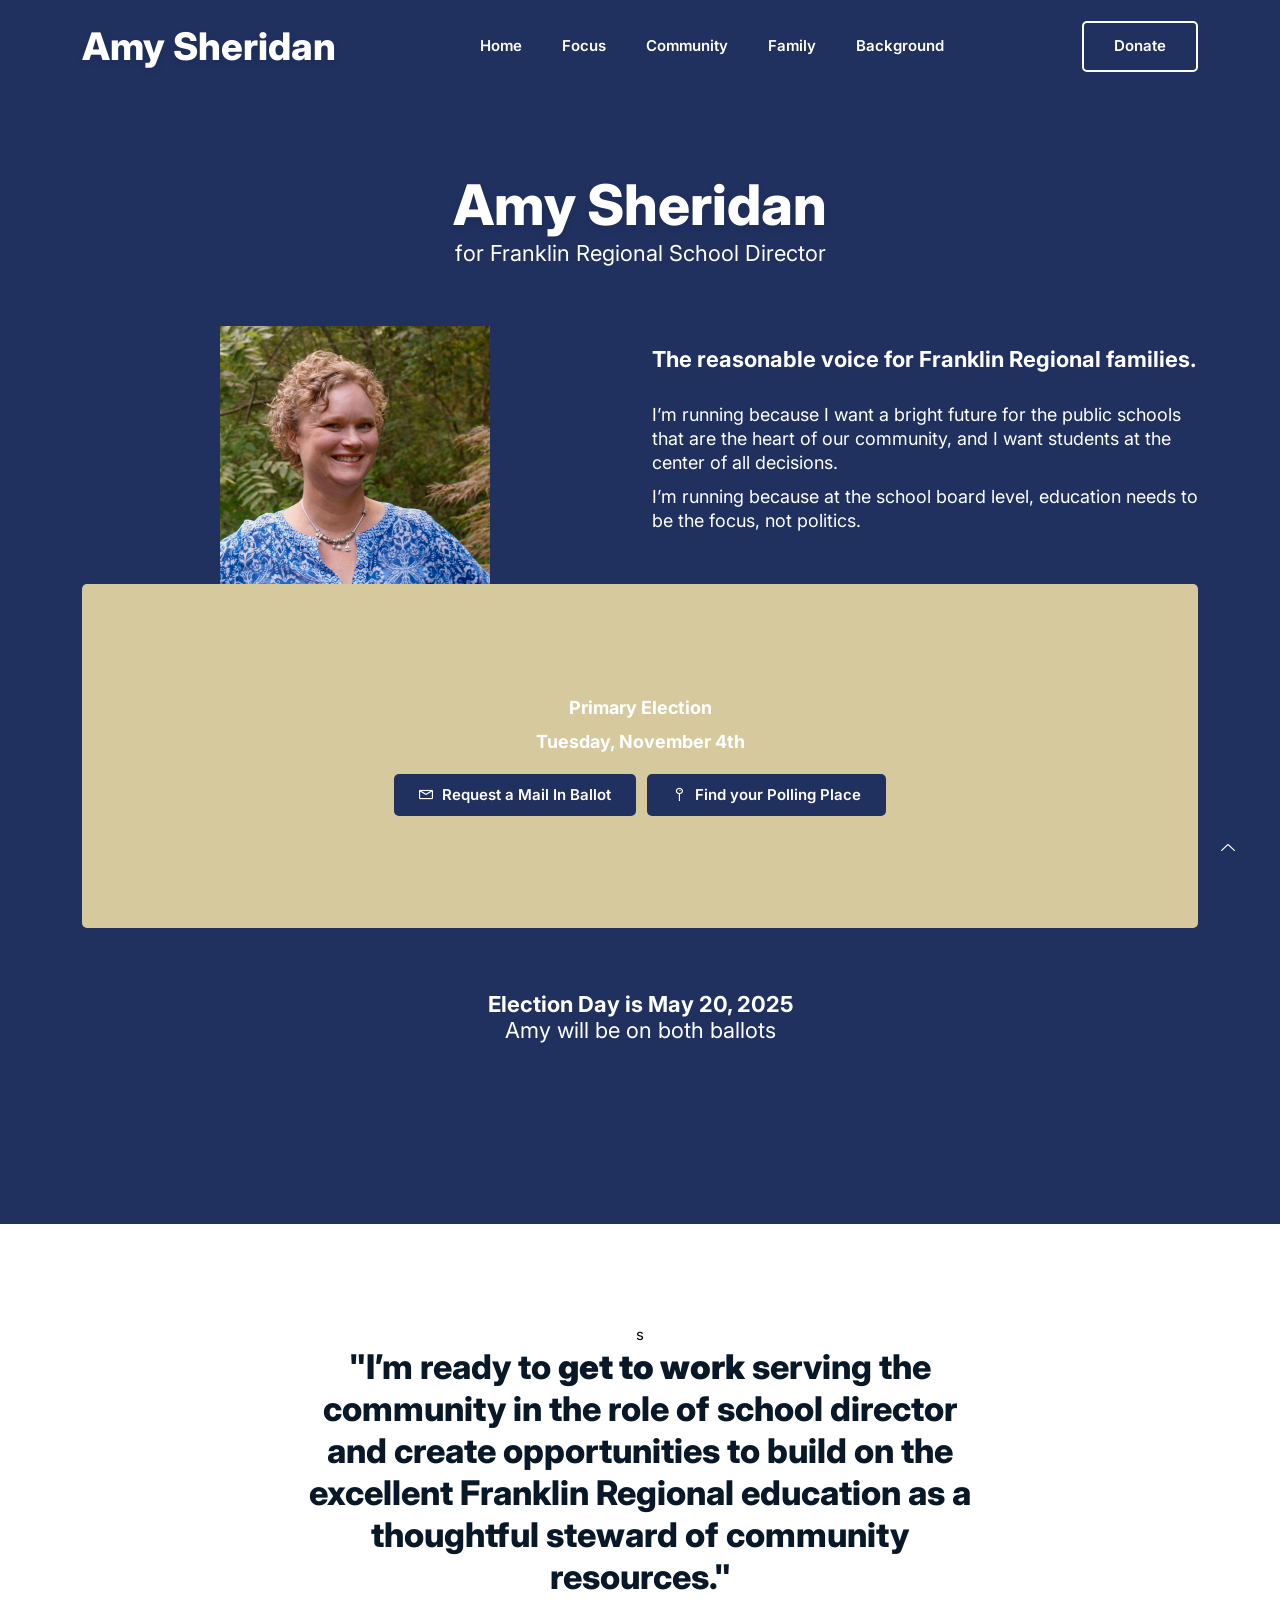
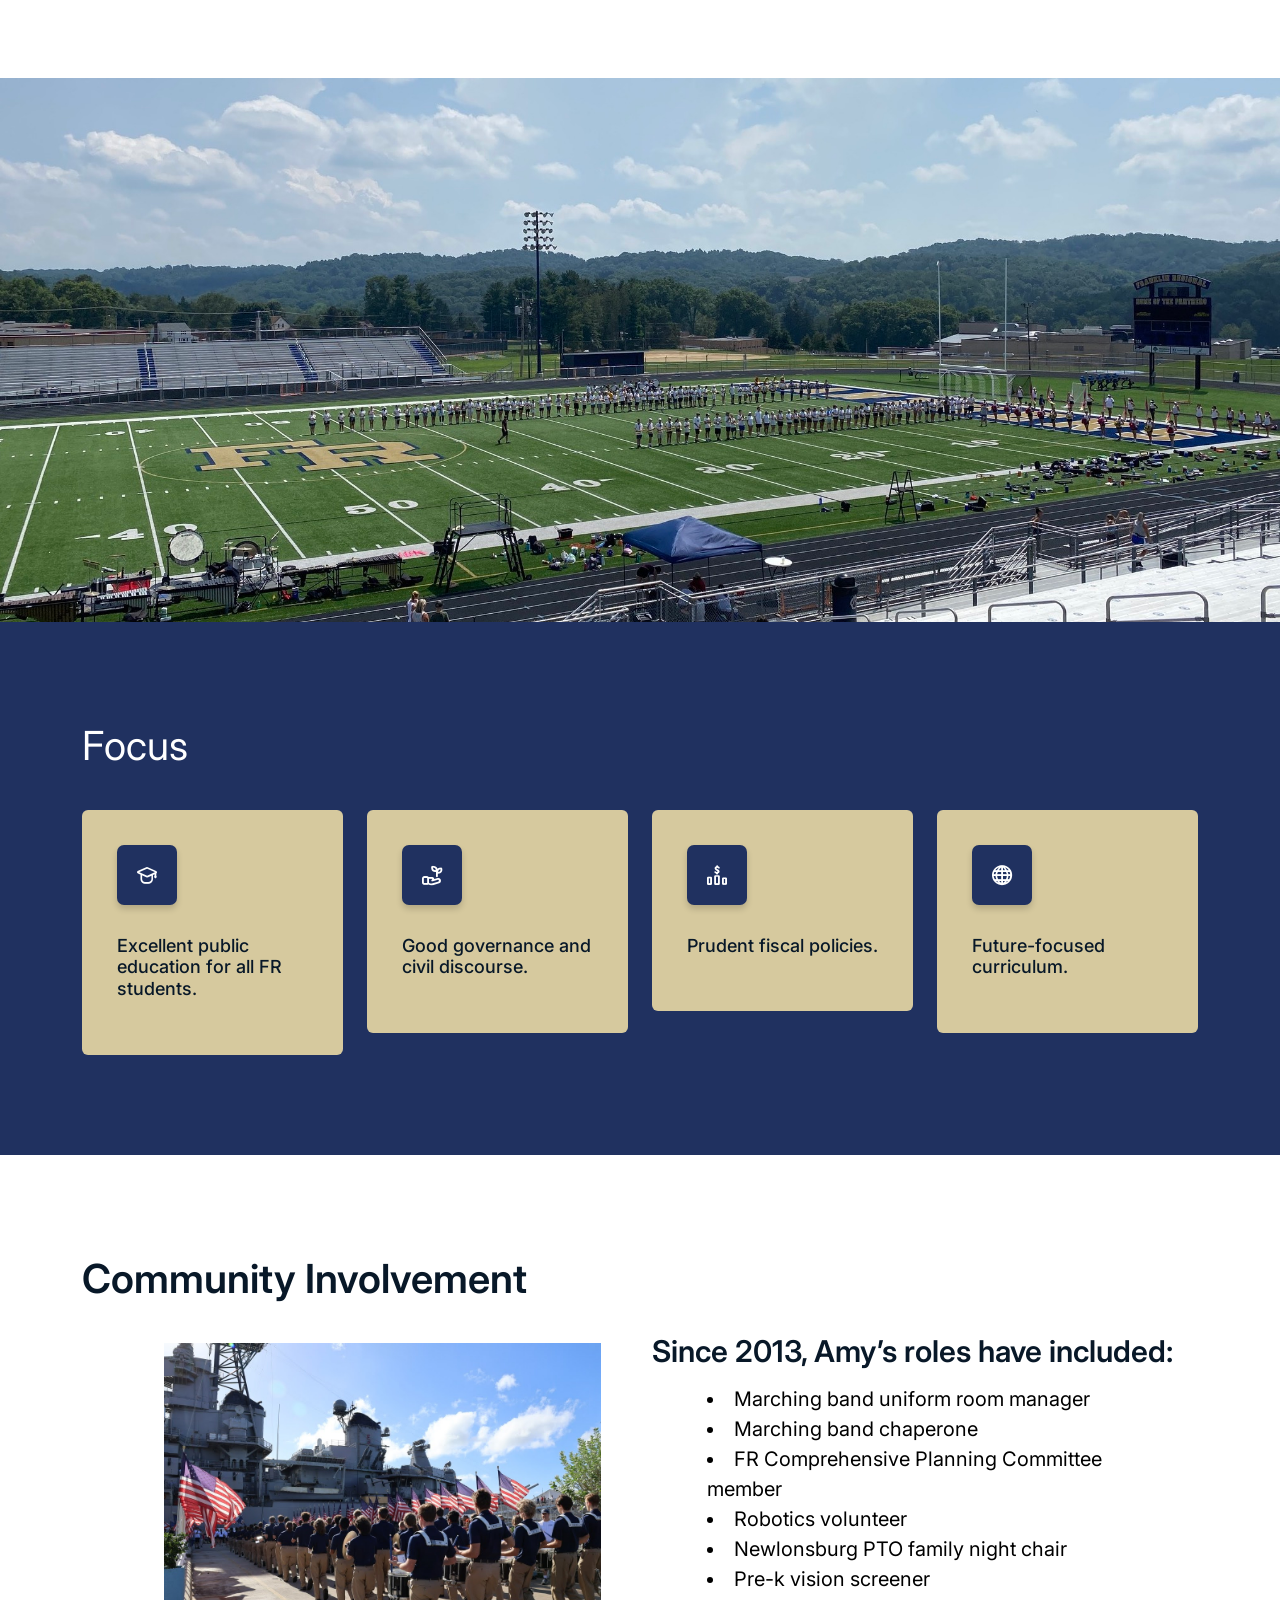
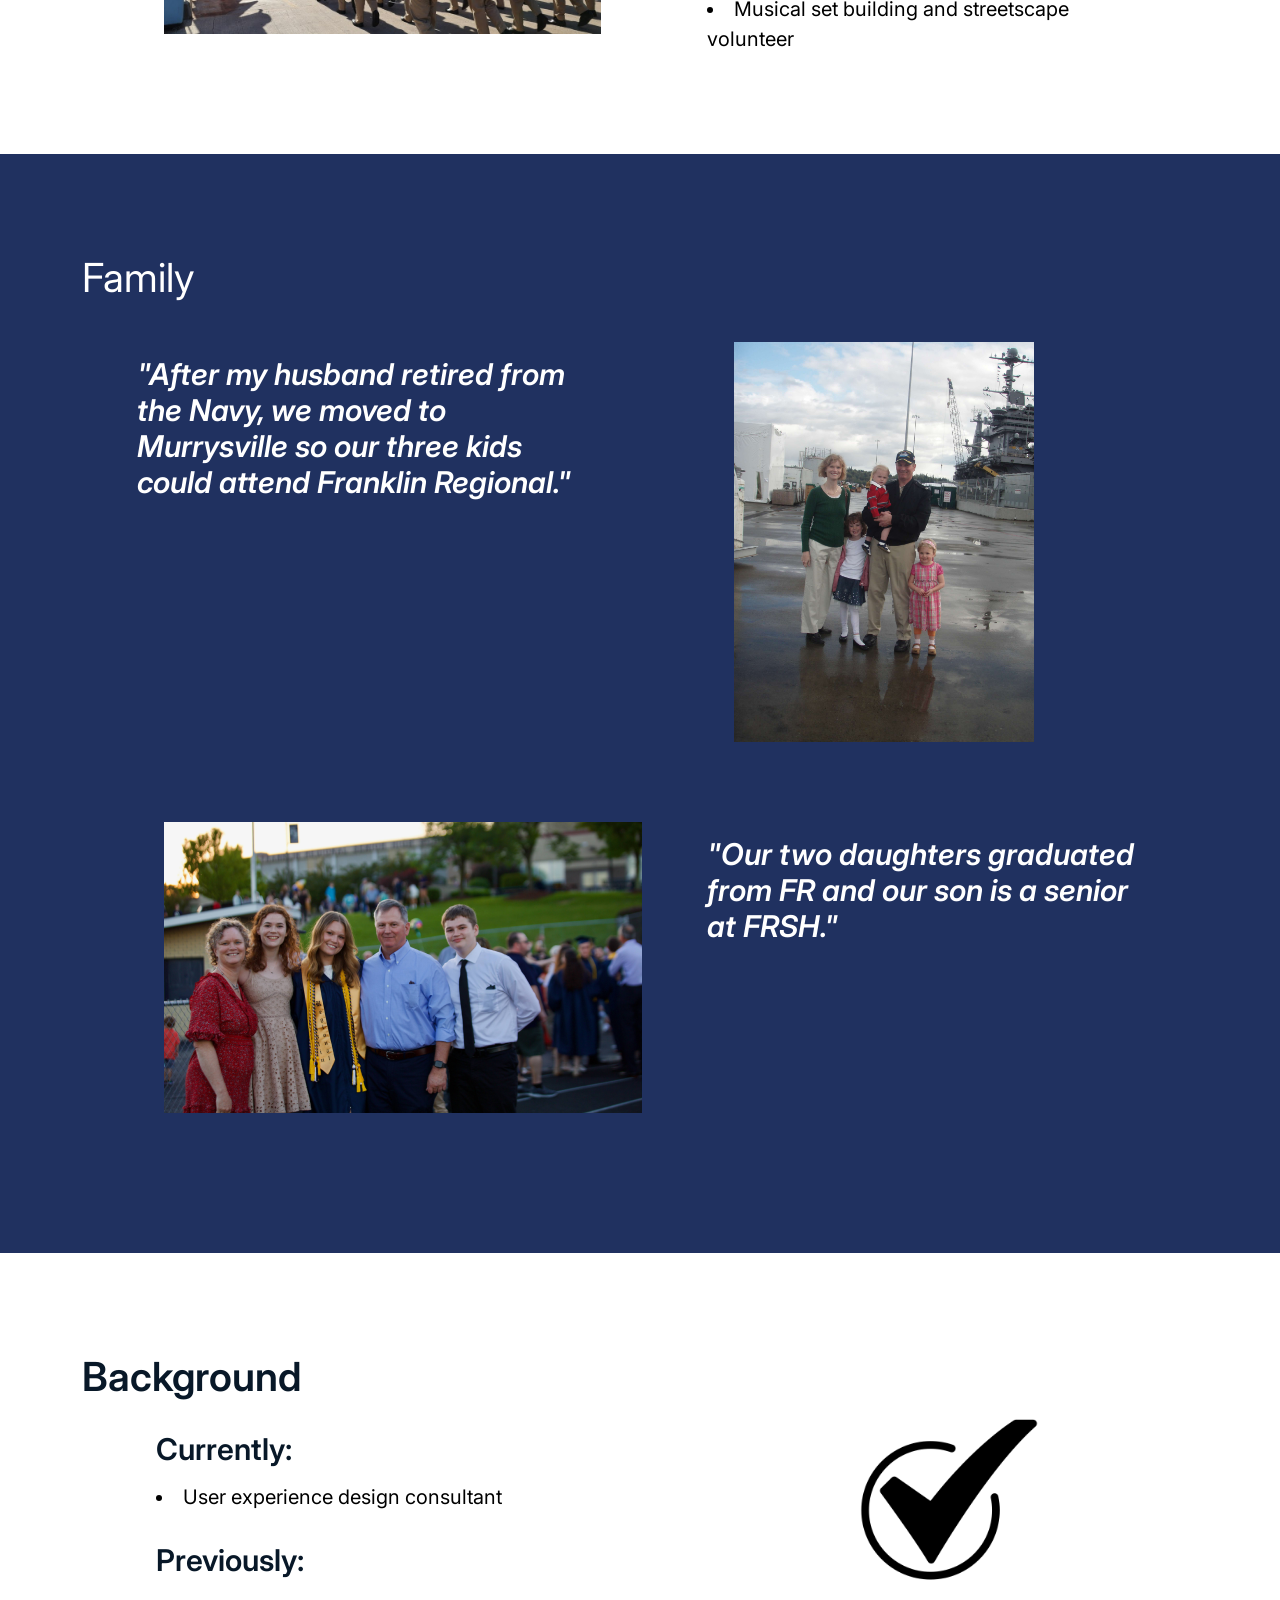
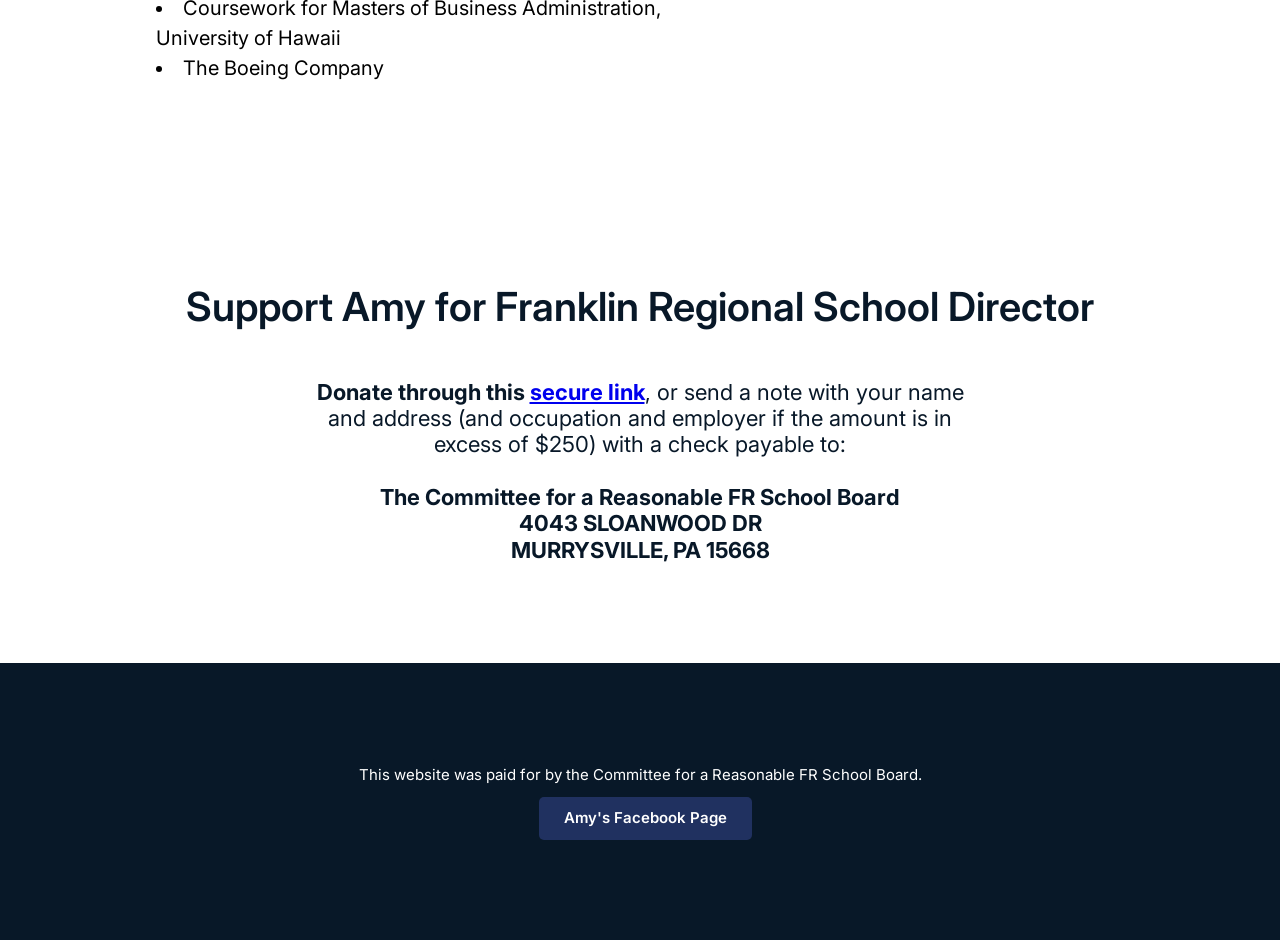
==== commit 3385afe9: "update polling information" ====
--- a/index.html
+++ b/index.html
@@ -128,16 +128,16 @@
                             <p>I’m running because I want a bright future for the public schools that are the heart of our community, and I want students at the center of all decisions.</p>
                             <p>I’m running because at the school board level, education needs to be the focus, not politics.</p>
                         </div>
-                        <!--<div class="col" col-4 col-sm-12>
+                        <div class="col" col-4 col-sm-12>
                             <div class="election-info">
                                 <div class="button wow fadeInLeft" data-wow-delay=".8s">
                                     <p><b>Primary Election</b></p>
-                                    <p><b>Tuesday, May 16</b></p>
-                                    <a href="javascript:void(0)" class="btn"><i class="lni lni-pin"></i> Find your polling place</a>
-                                    <a href="javascript:void(0)" class="btn"><i class="lni lni-envelope"></i> Check mail-in ballot status</a>
+                                    <p><b>Tuesday, November 4th</b></p>
+                                    <a href="https://www.pavoterservices.pa.gov/OnlineAbsenteeApplication/#/OnlineMailInBegin" class="btn"><i class="lni lni-envelope"></i> Request a Mail In Ballot</a>
+                                    <a href="https://www.pa.gov/services/vote/find-your-local-polling-place" class="btn"><i class="lni lni-pin"></i> Find your Polling Place</a>
                                 </div>
                             </div>
-                        </div>-->
+                        </div>
                     </div>
                     <h3 class="wow fadeInLeft" id="election-day" data-wow-delay=".4s"><br><br><b>Election Day is May 20, 2025</b><br>Amy will be on both ballots</h3>
                 </div>
@@ -149,7 +149,7 @@
     <section id="mission" class="mission section">
         <div class="row">
             <div class="col-12">
-                <div class="section-title">
+                <div class="section-title">s
                     <h2 class="wow fadeInUp" data-wow-delay=".4s">"I’m ready to <b>get to work</b> serving the community in the role of school director and create opportunities to build on the excellent Franklin Regional education as a thoughtful steward of community resources."
                     </h2>
                 </div>
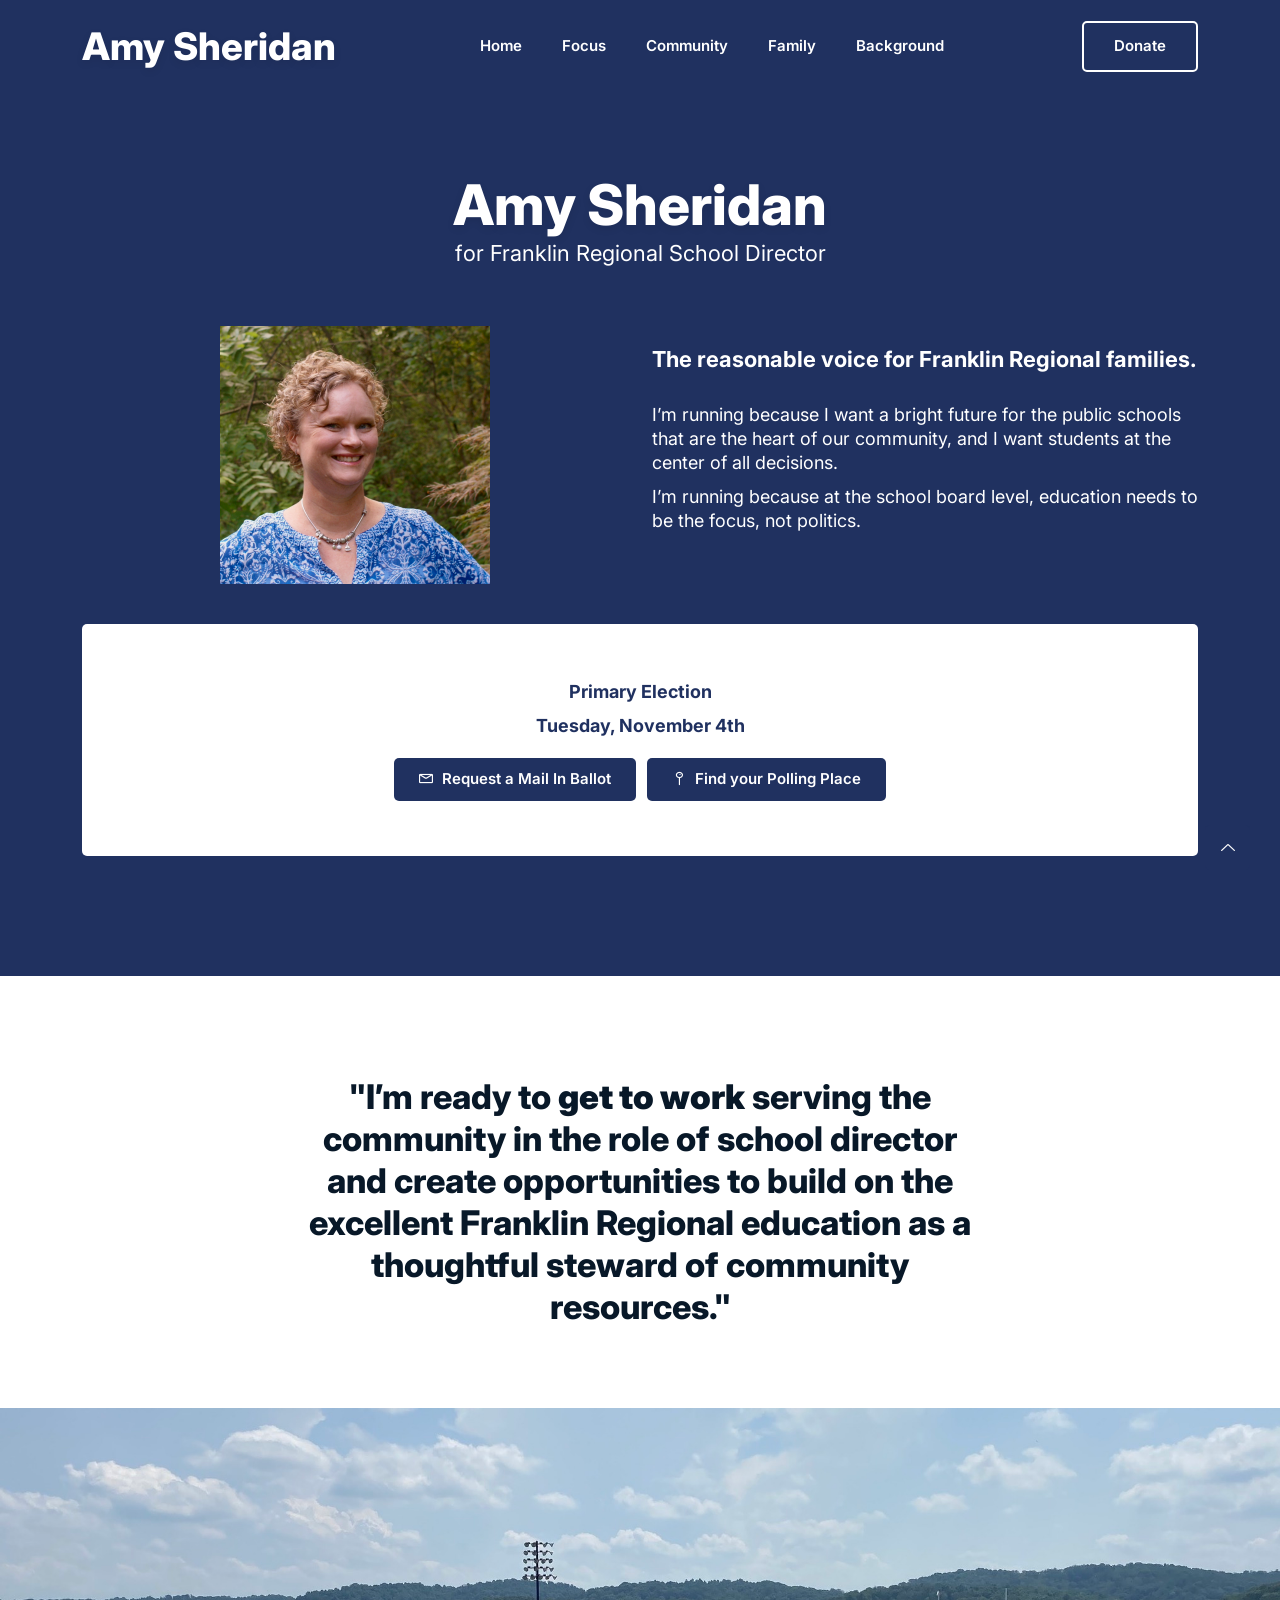
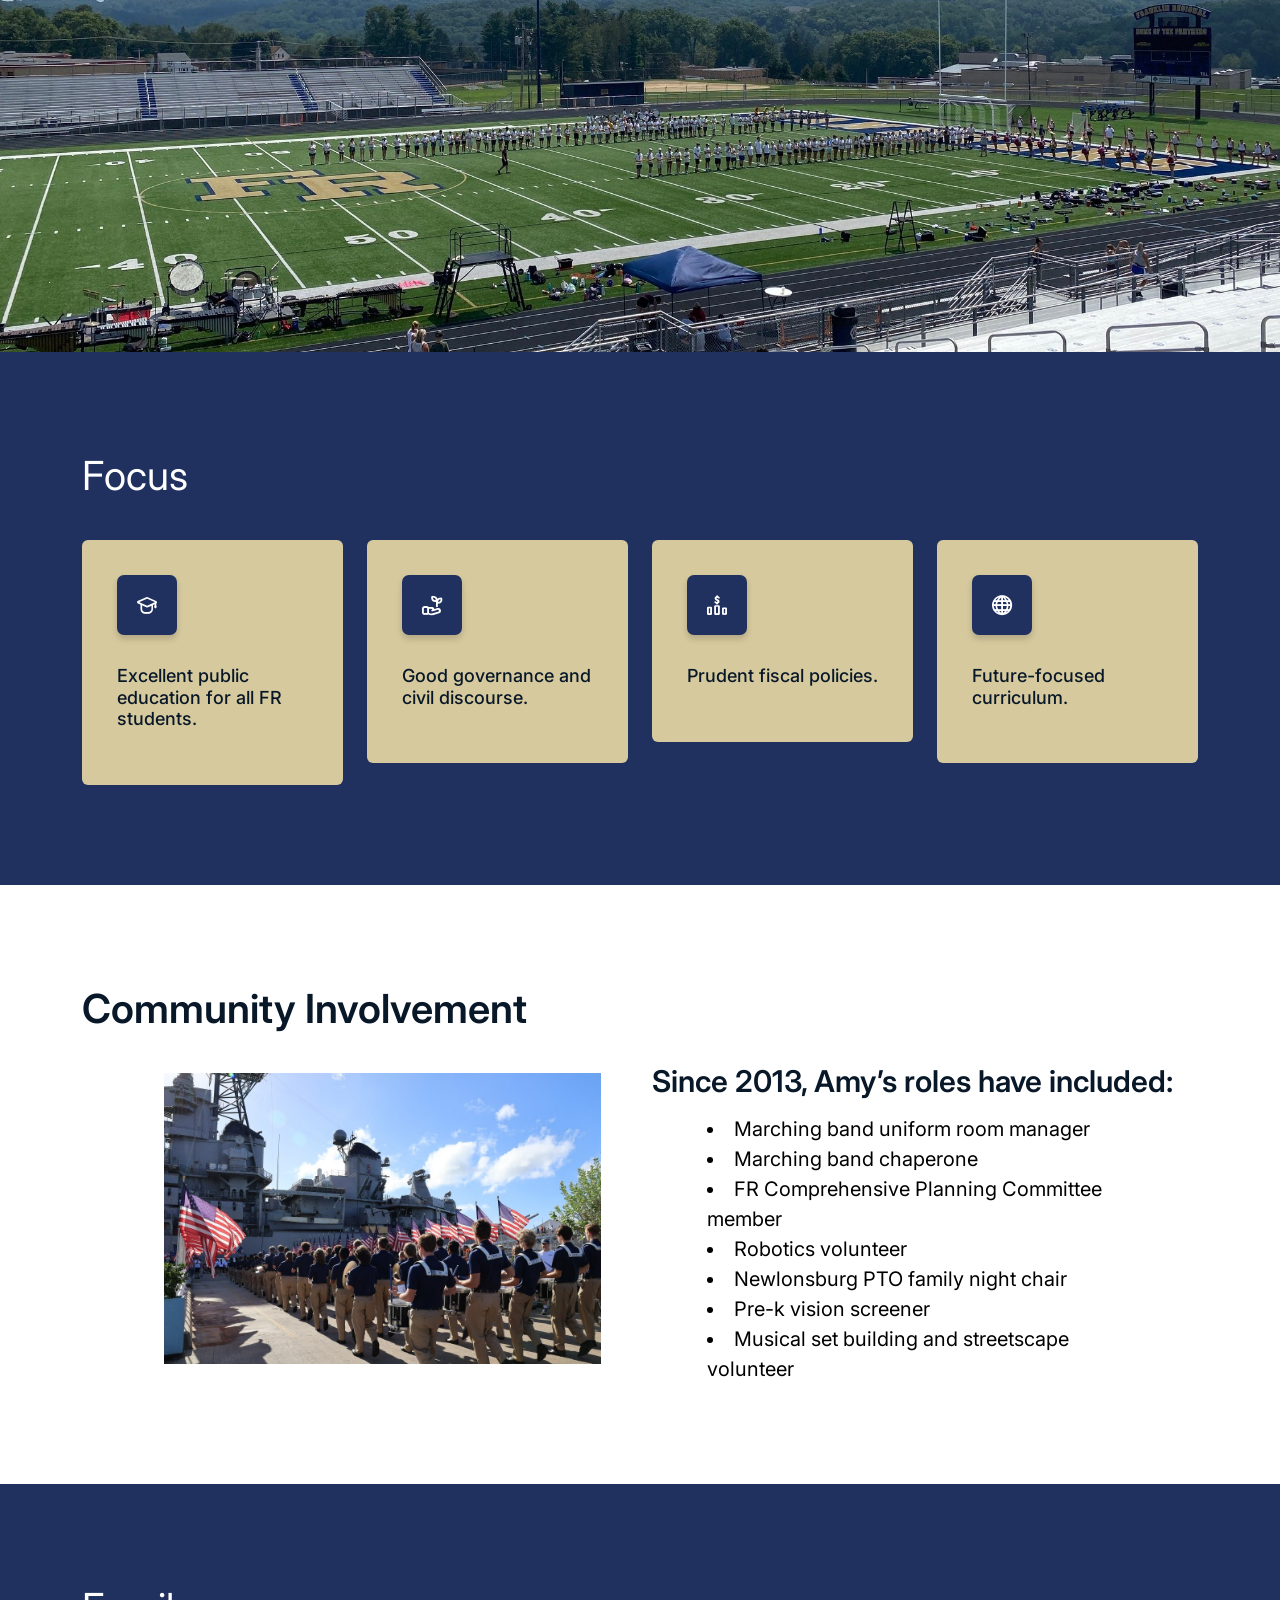
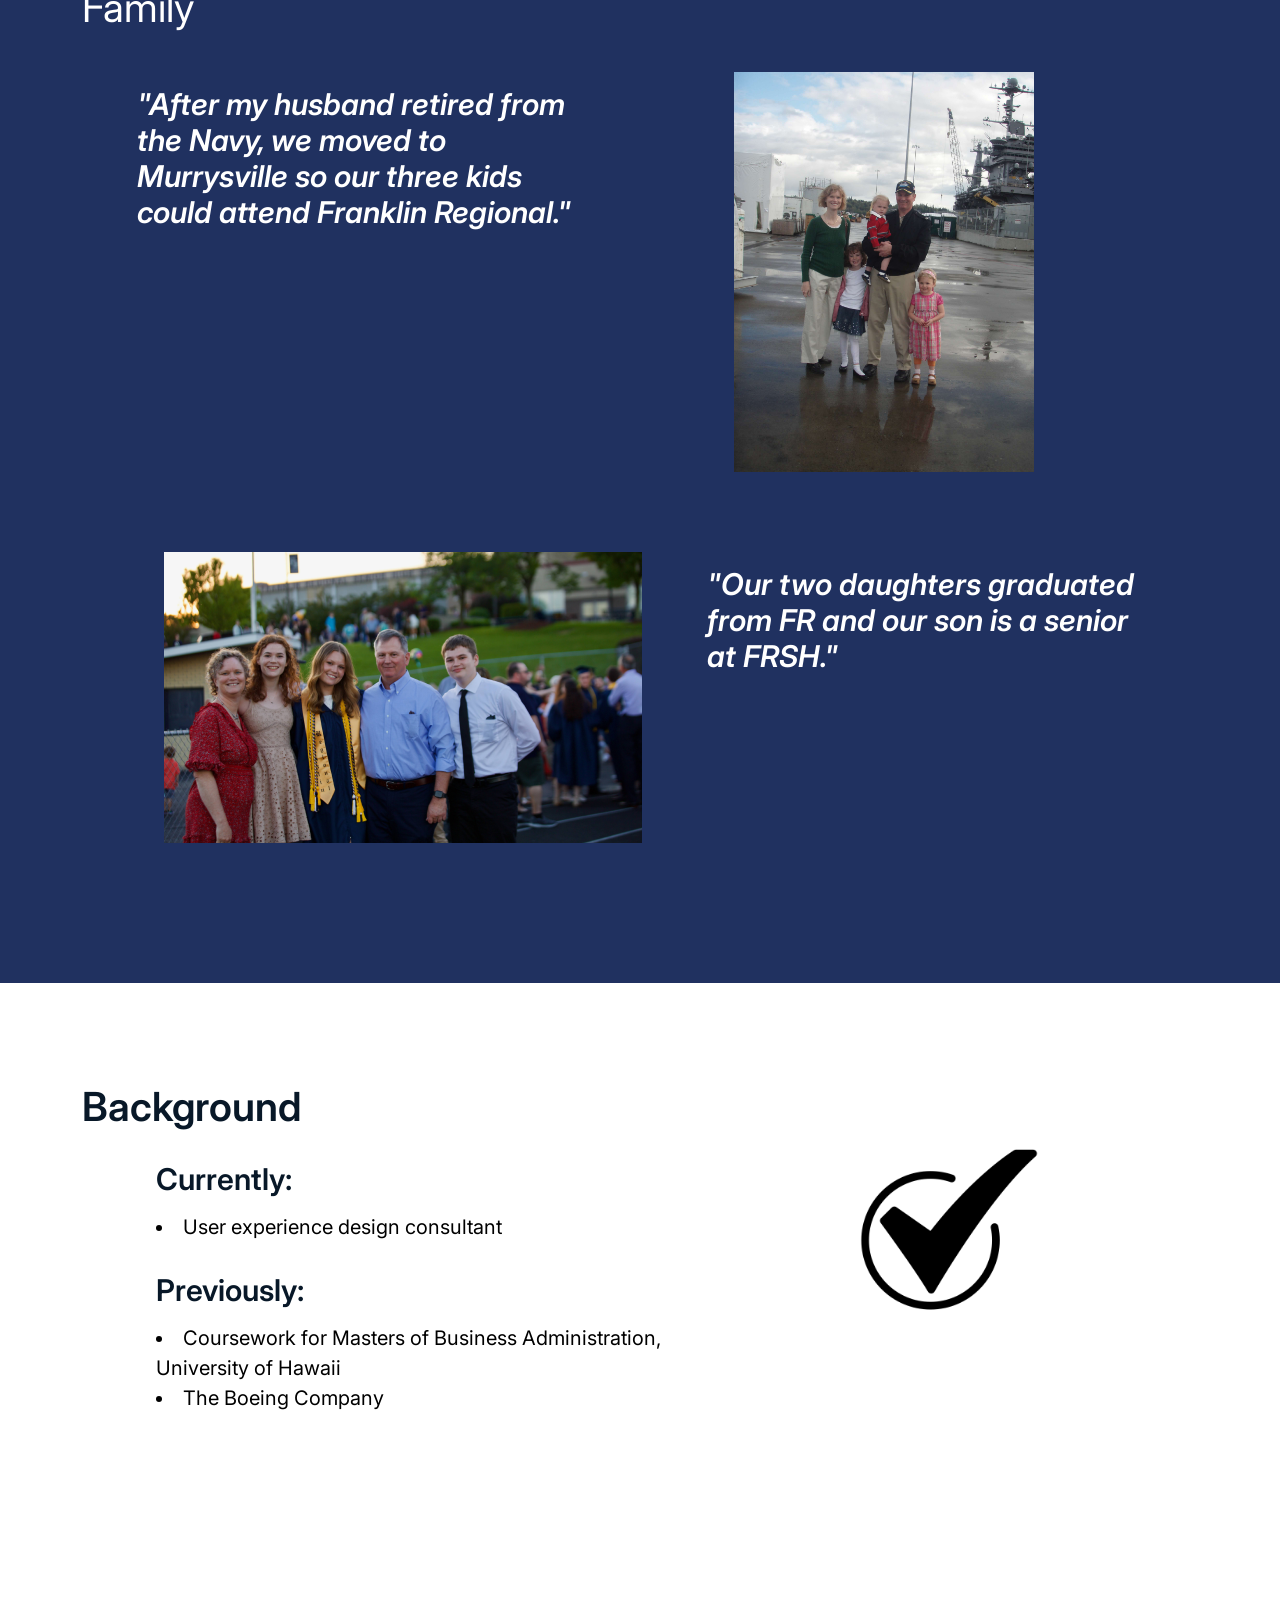
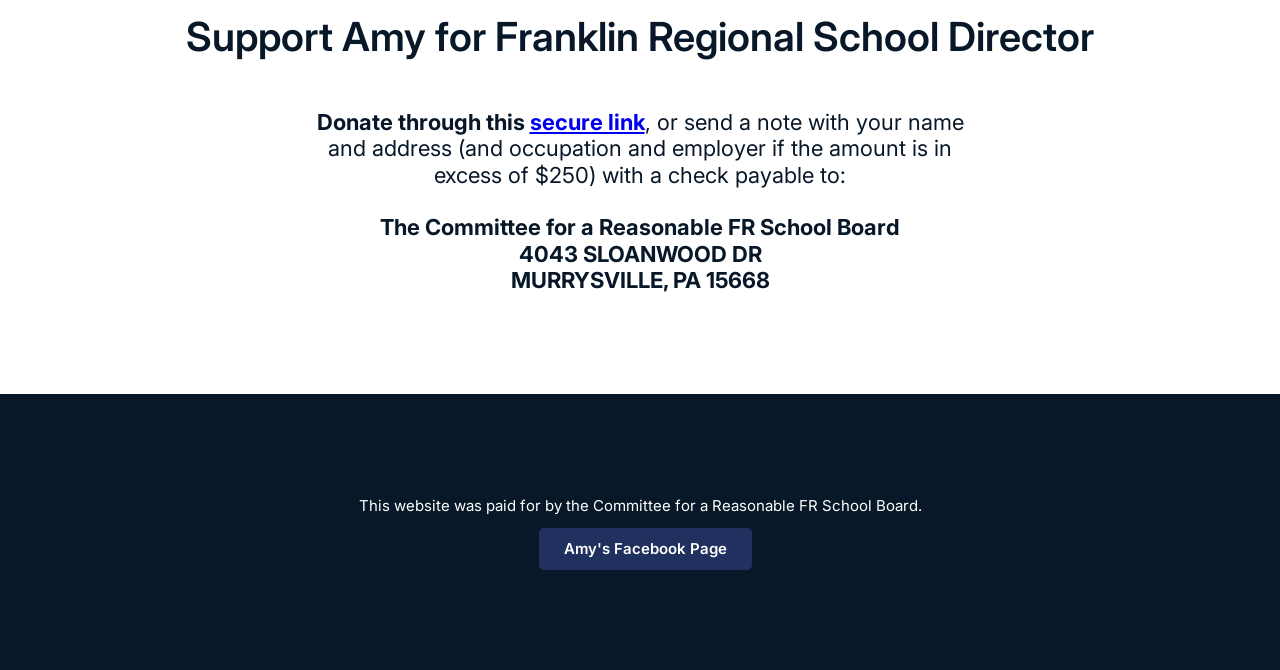
==== commit 1803160c: "polling place updates" ====
--- a/index.html
+++ b/index.html
@@ -139,7 +139,6 @@
                             </div>
                         </div>
                     </div>
-                    <h3 class="wow fadeInLeft" id="election-day" data-wow-delay=".4s"><br><br><b>Election Day is May 20, 2025</b><br>Amy will be on both ballots</h3>
                 </div>
         </div>
     </section>
@@ -149,7 +148,7 @@
     <section id="mission" class="mission section">
         <div class="row">
             <div class="col-12">
-                <div class="section-title">s
+                <div class="section-title">
                     <h2 class="wow fadeInUp" data-wow-delay=".4s">"I’m ready to <b>get to work</b> serving the community in the role of school director and create opportunities to build on the excellent Franklin Regional education as a thoughtful steward of community resources."
                     </h2>
                 </div>
--- a/assets/css/main.css
+++ b/assets/css/main.css
@@ -2239,10 +2239,15 @@
 }
 
 .election-info {
-  background: #D6C99E;
-  padding: 10%;
+  background: #ffffff;
+  padding: 5%;
   border-radius: 5px;
   text-align: center;
+  margin-top: 40px;
+}
+
+.election-info p {
+  color: #203160 !important;
 }
 
 /*======================================
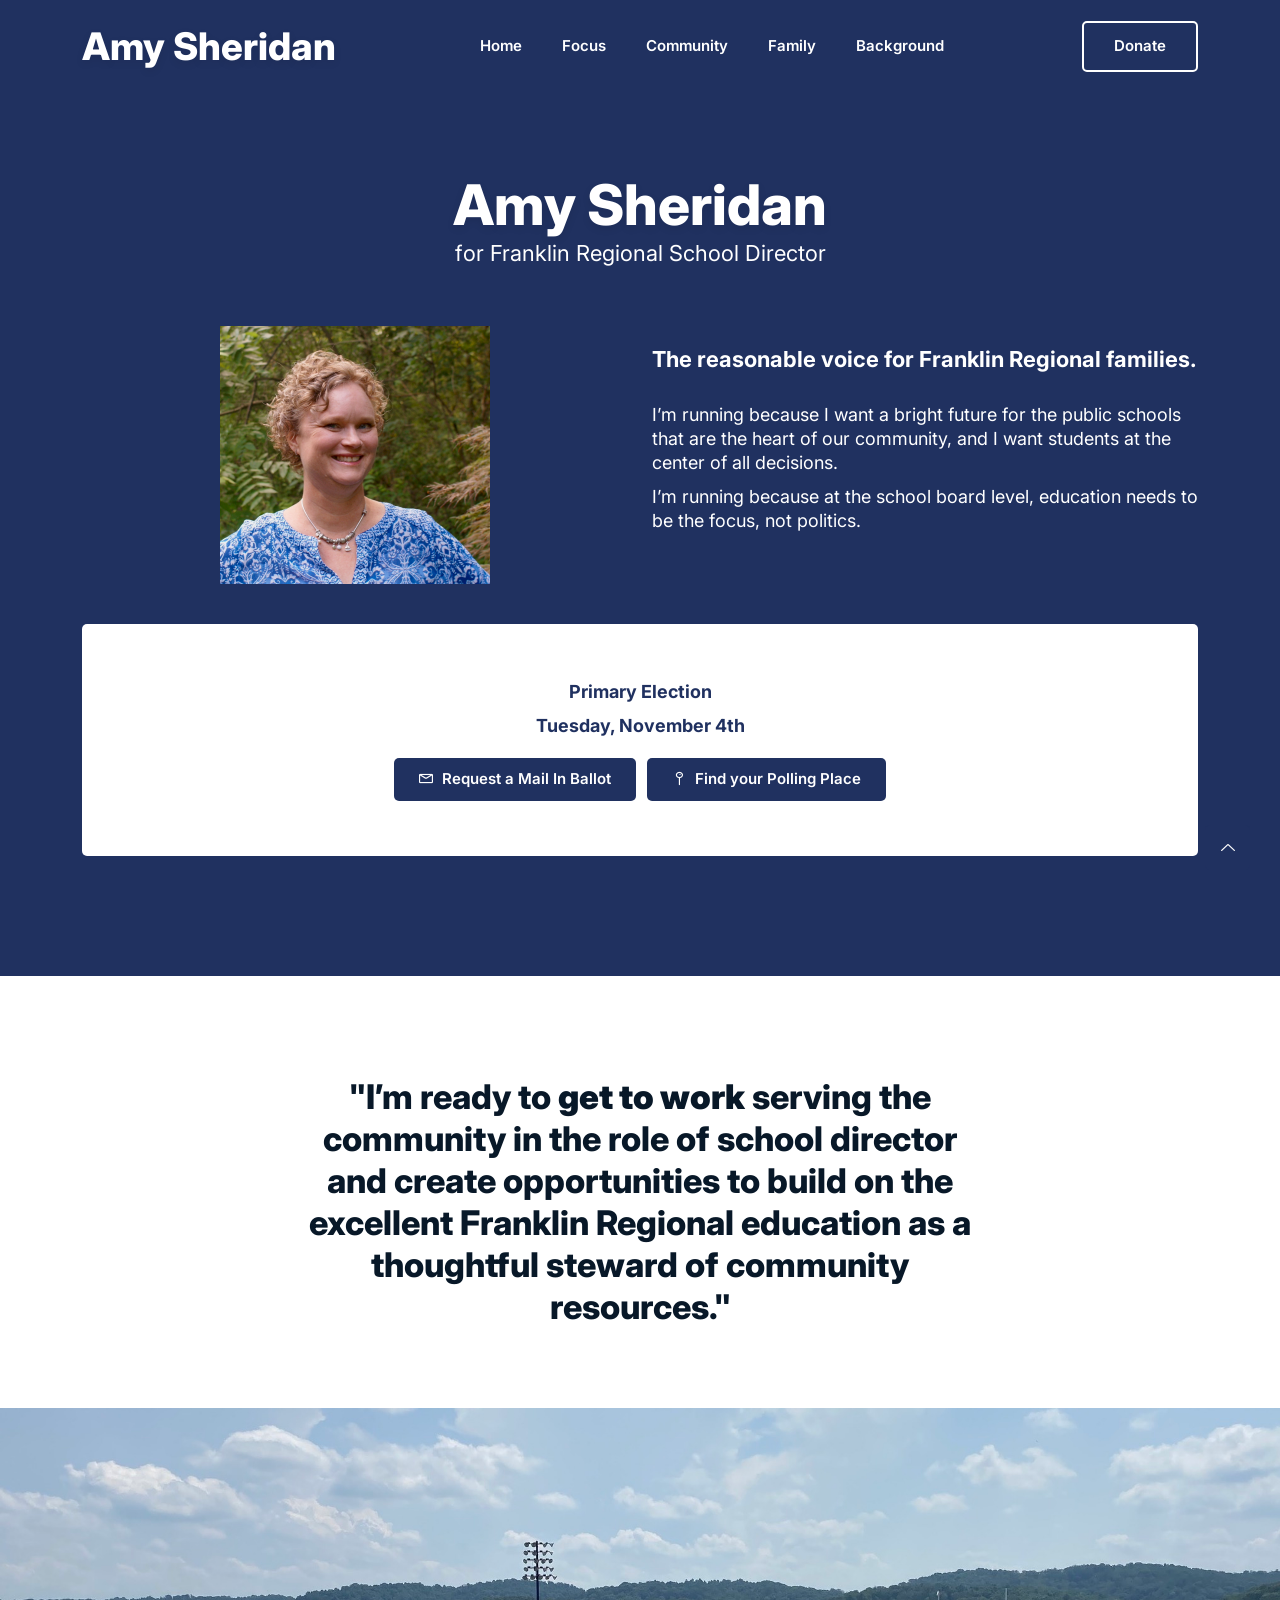
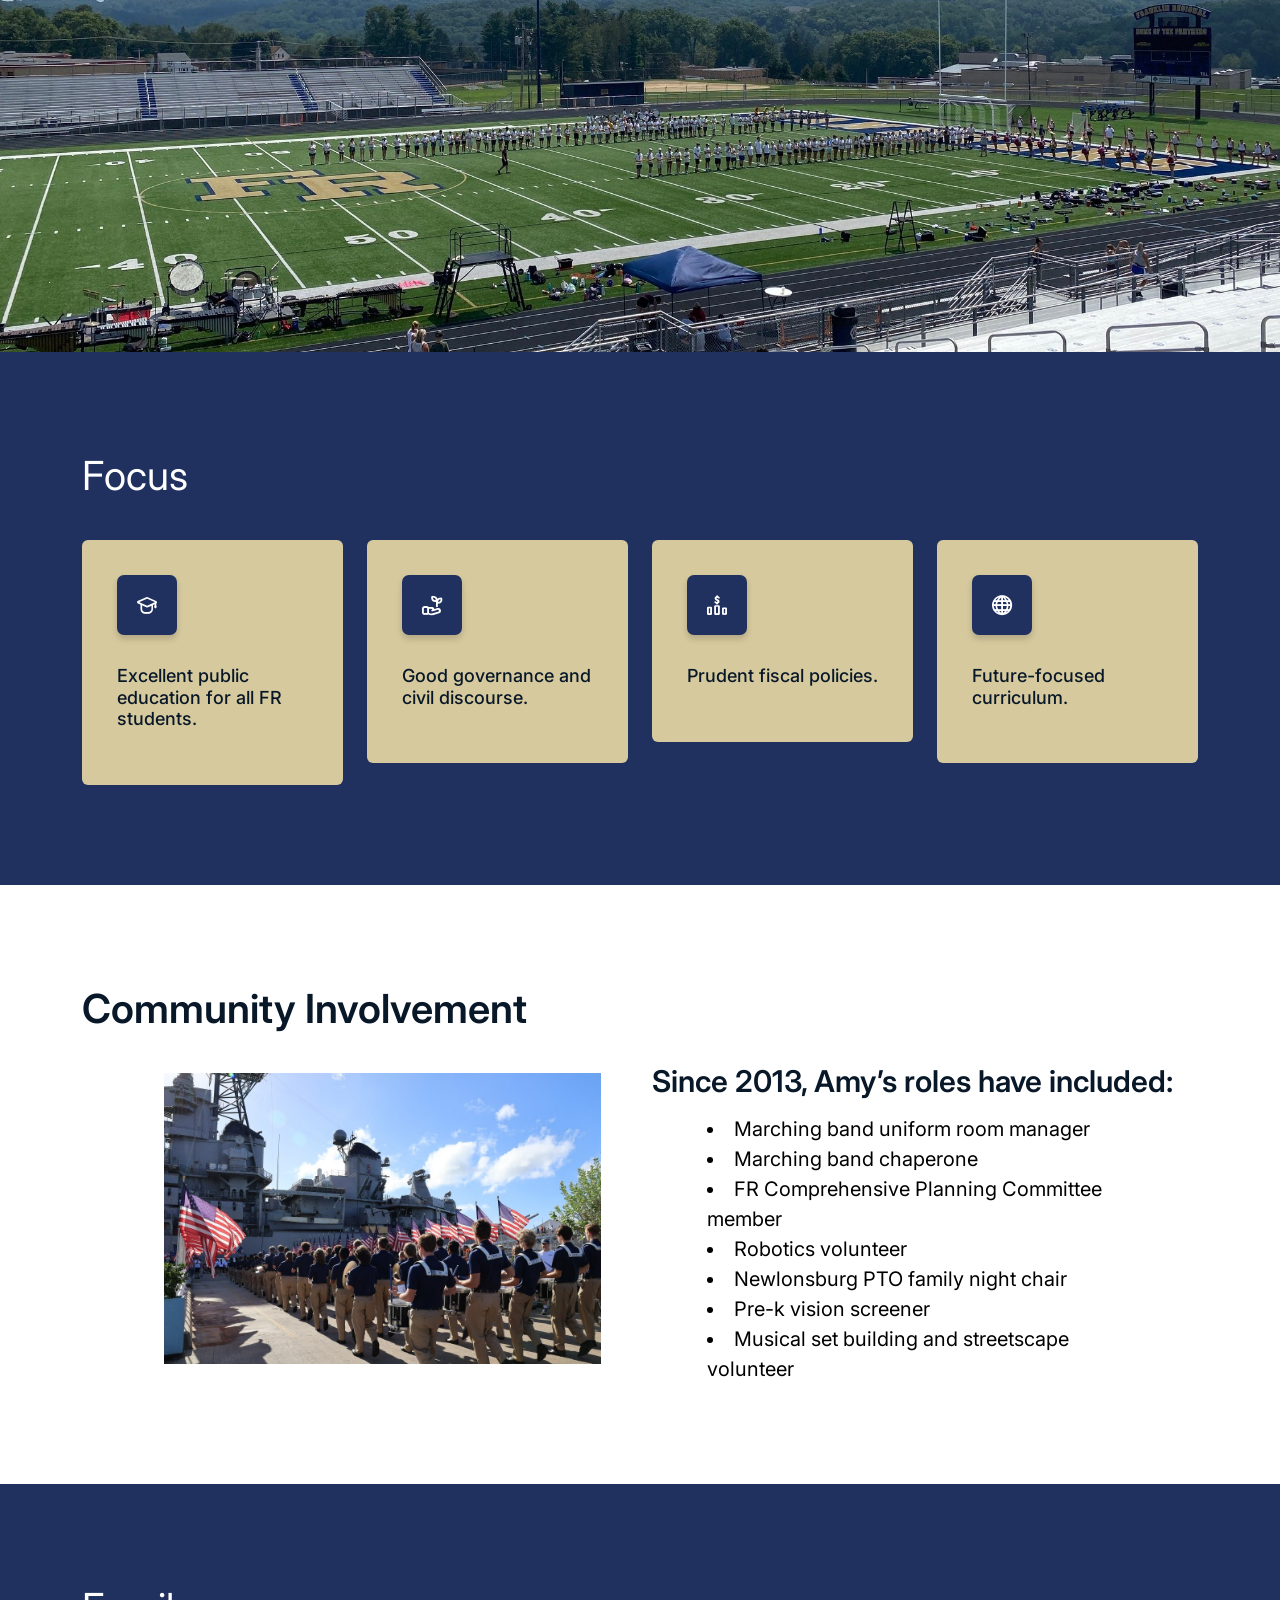
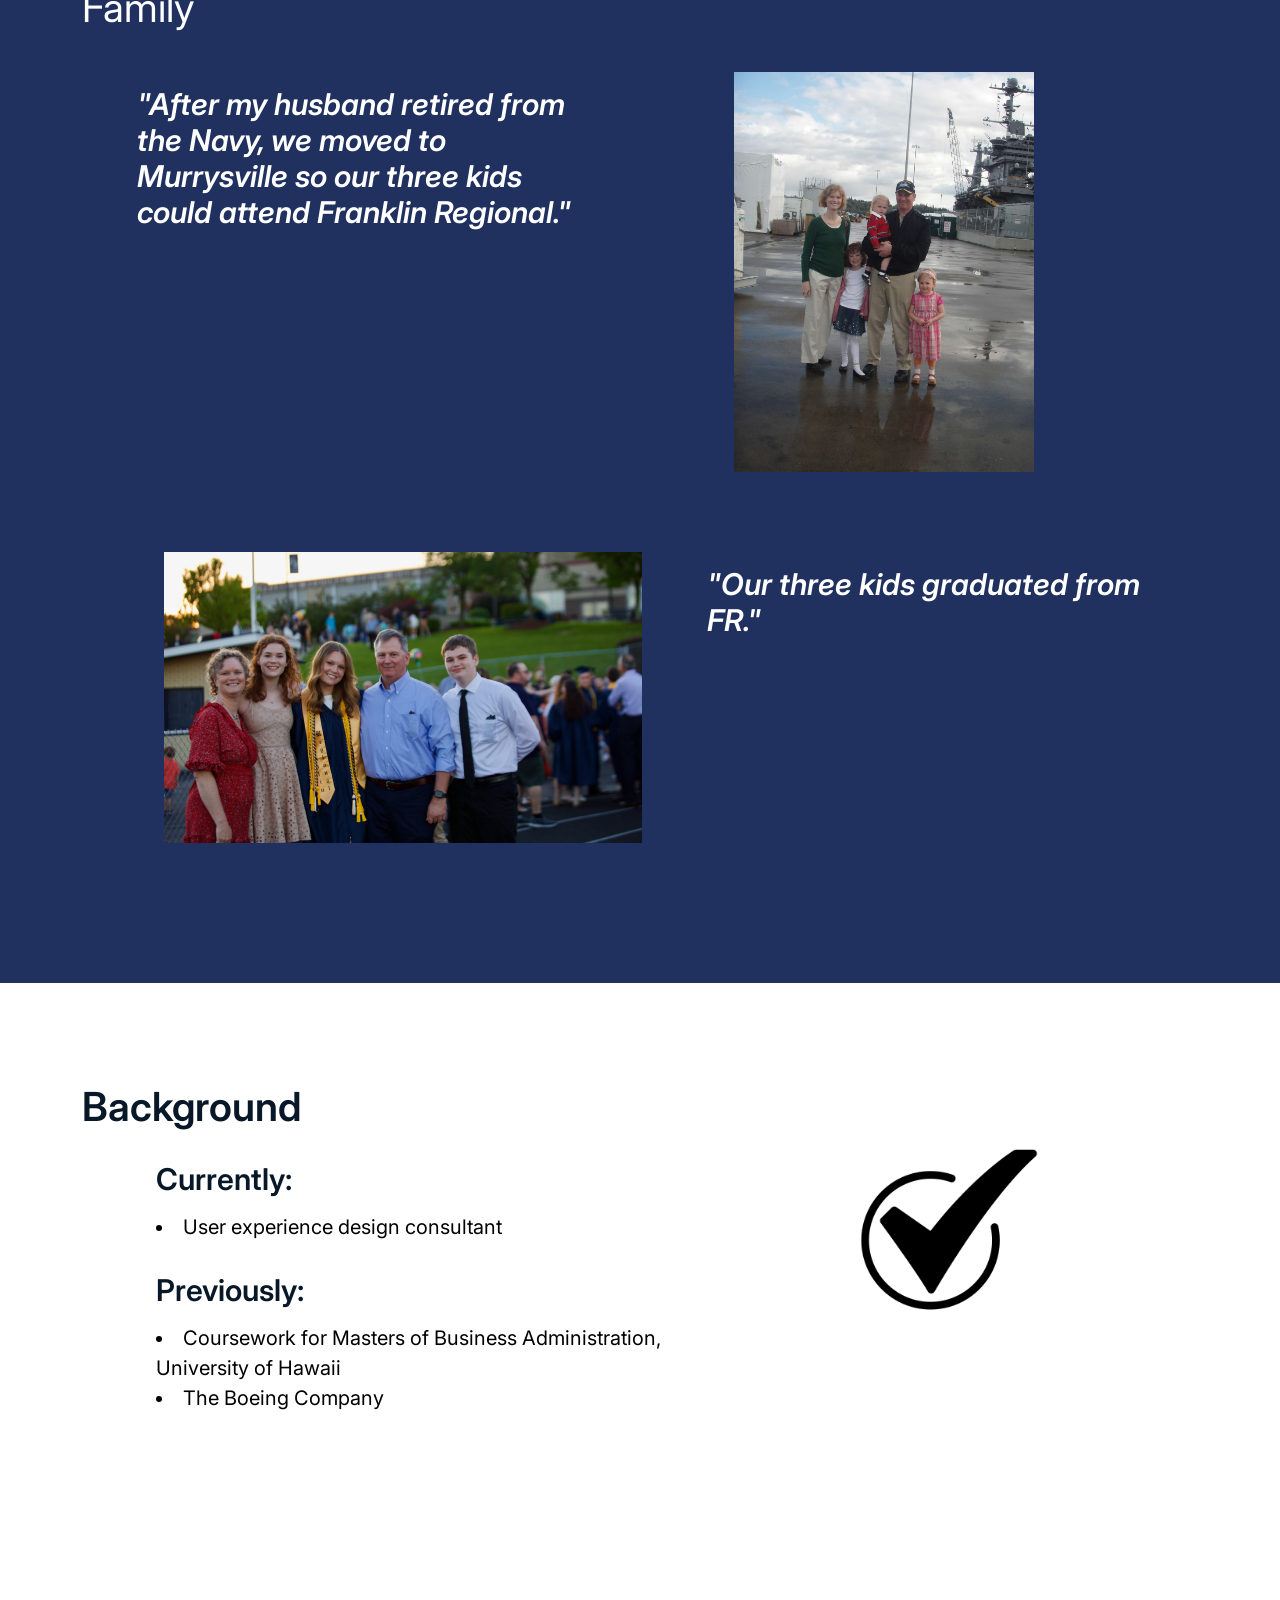
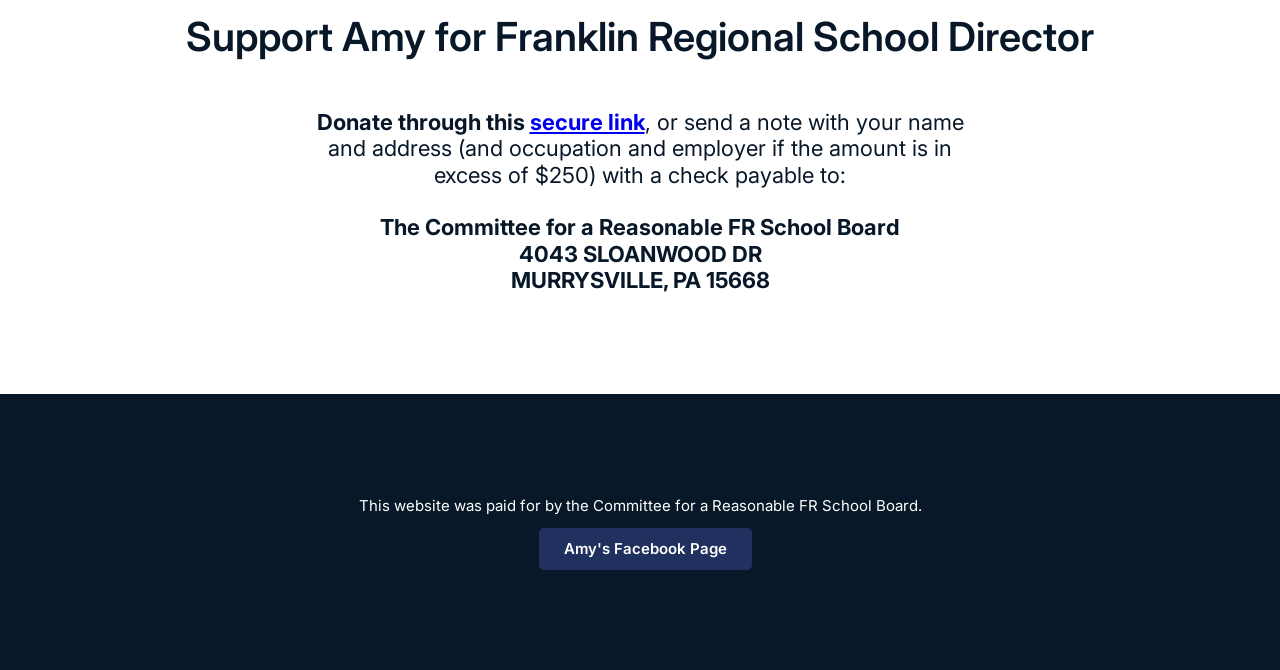
==== commit 7aa04907: "family section update" ====
--- a/index.html
+++ b/index.html
@@ -252,7 +252,7 @@
                     <img src="assets/images/grad.png" alt="Amy's Family at daughter's graduation">
                 </div>
                 <div class="col-lg-6 col-12">
-                    <h3><i>"Our two daughters graduated from FR and our son is a senior at FRSH."</i></h3>
+                    <h3><i>"Our three kids graduated from FR."</i></h3>
                 </div>
             </div>
         </div>
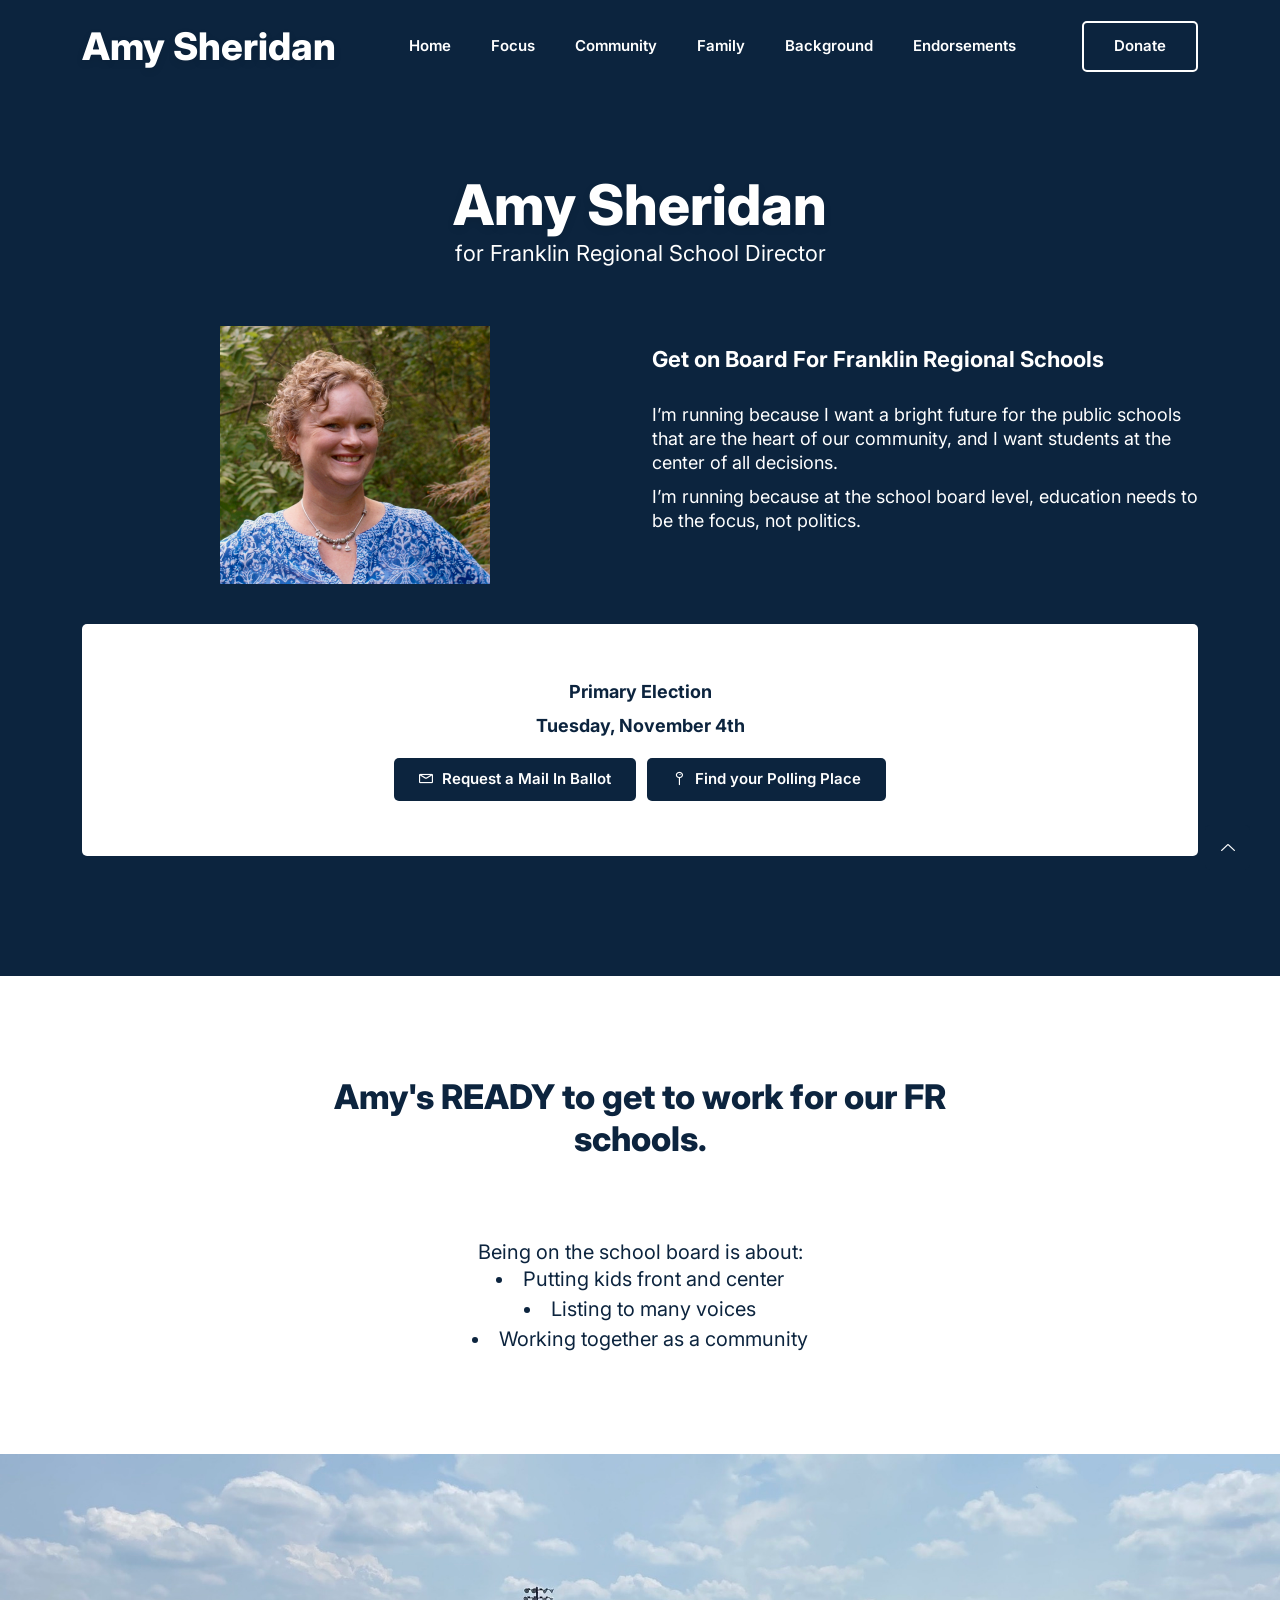
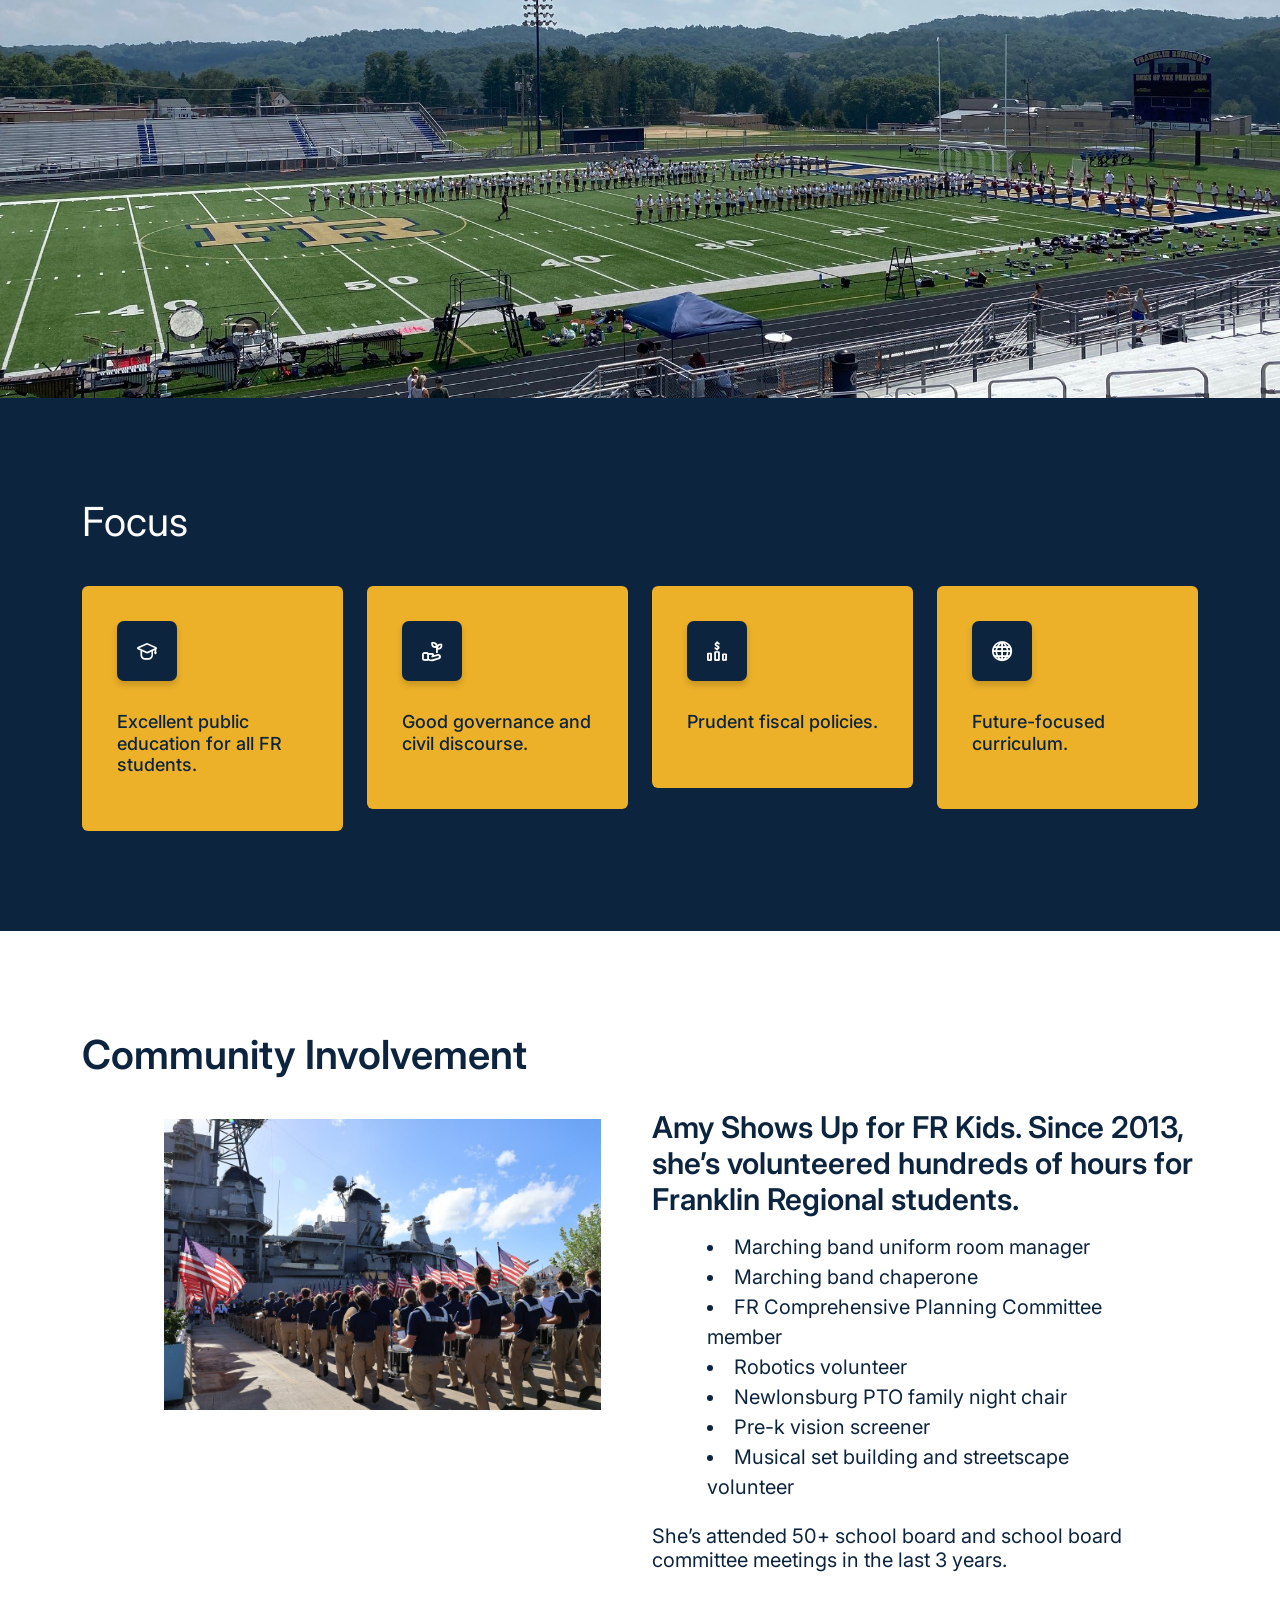
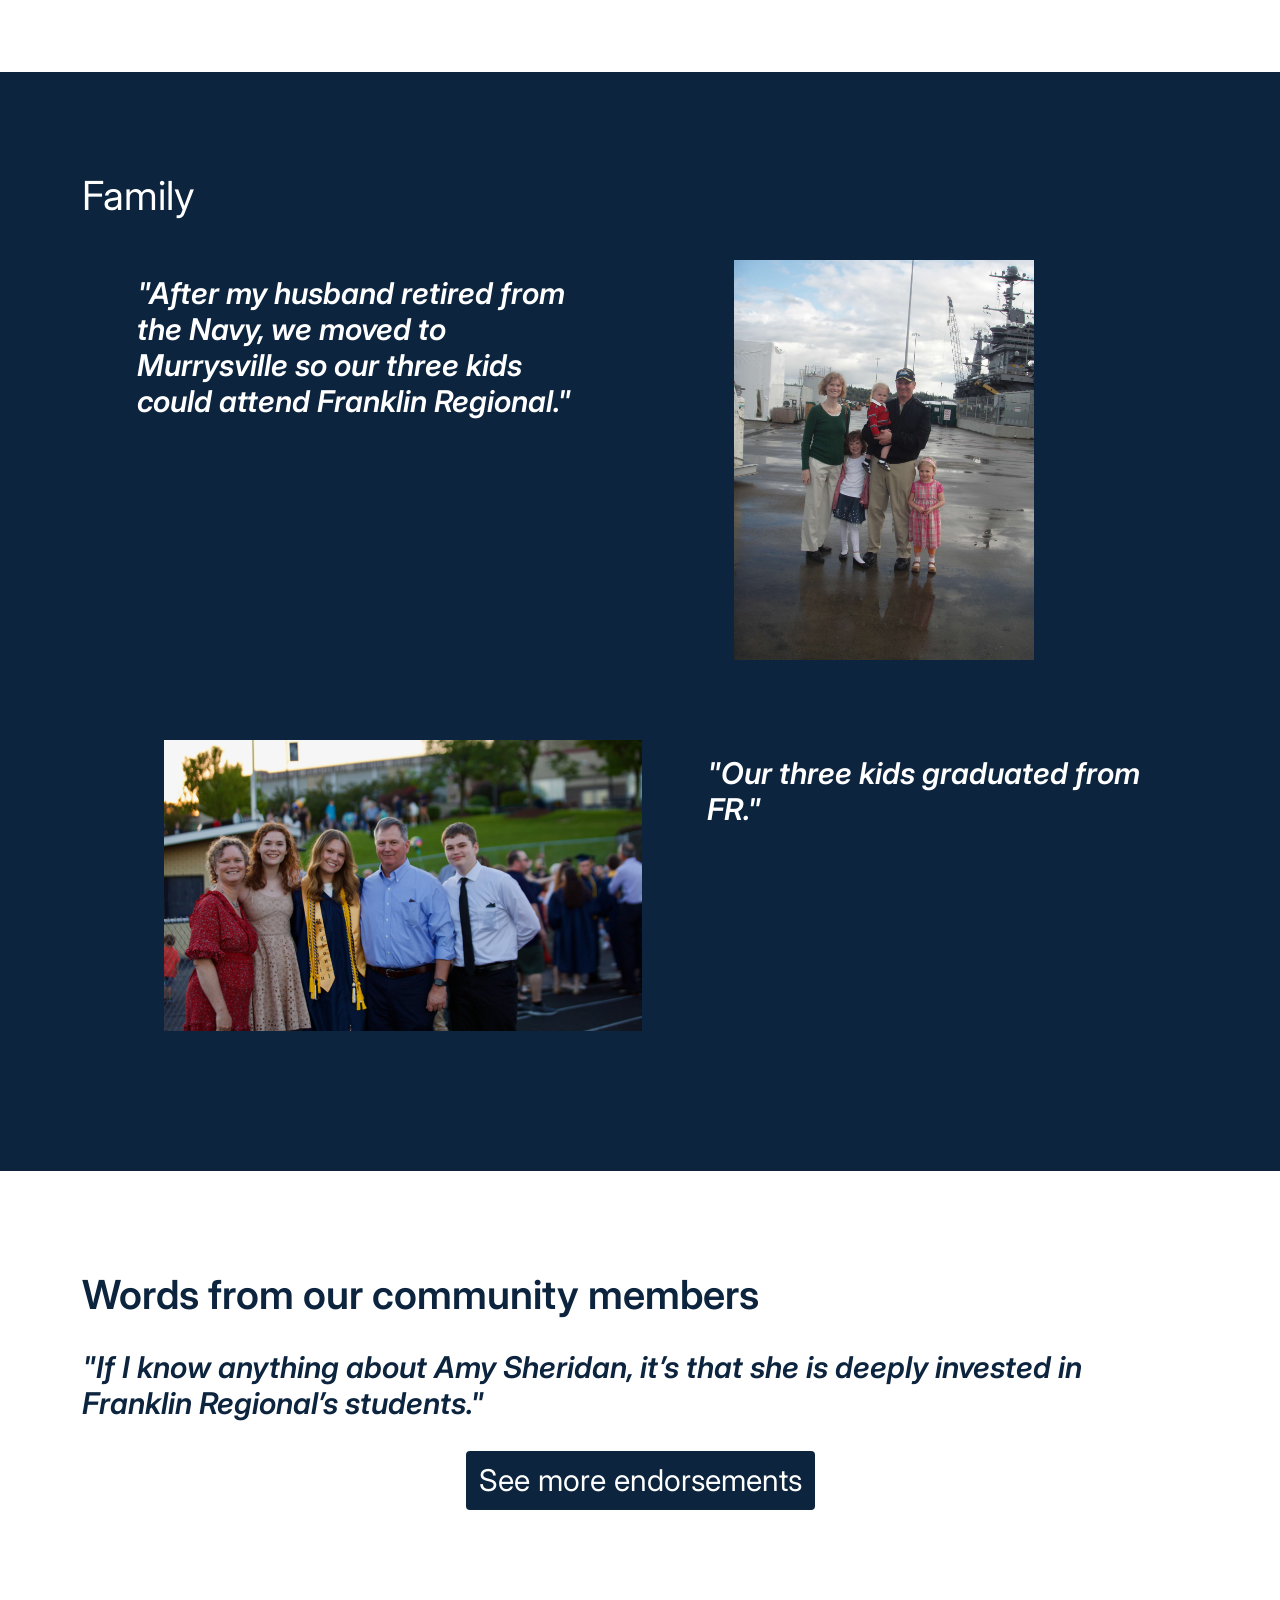
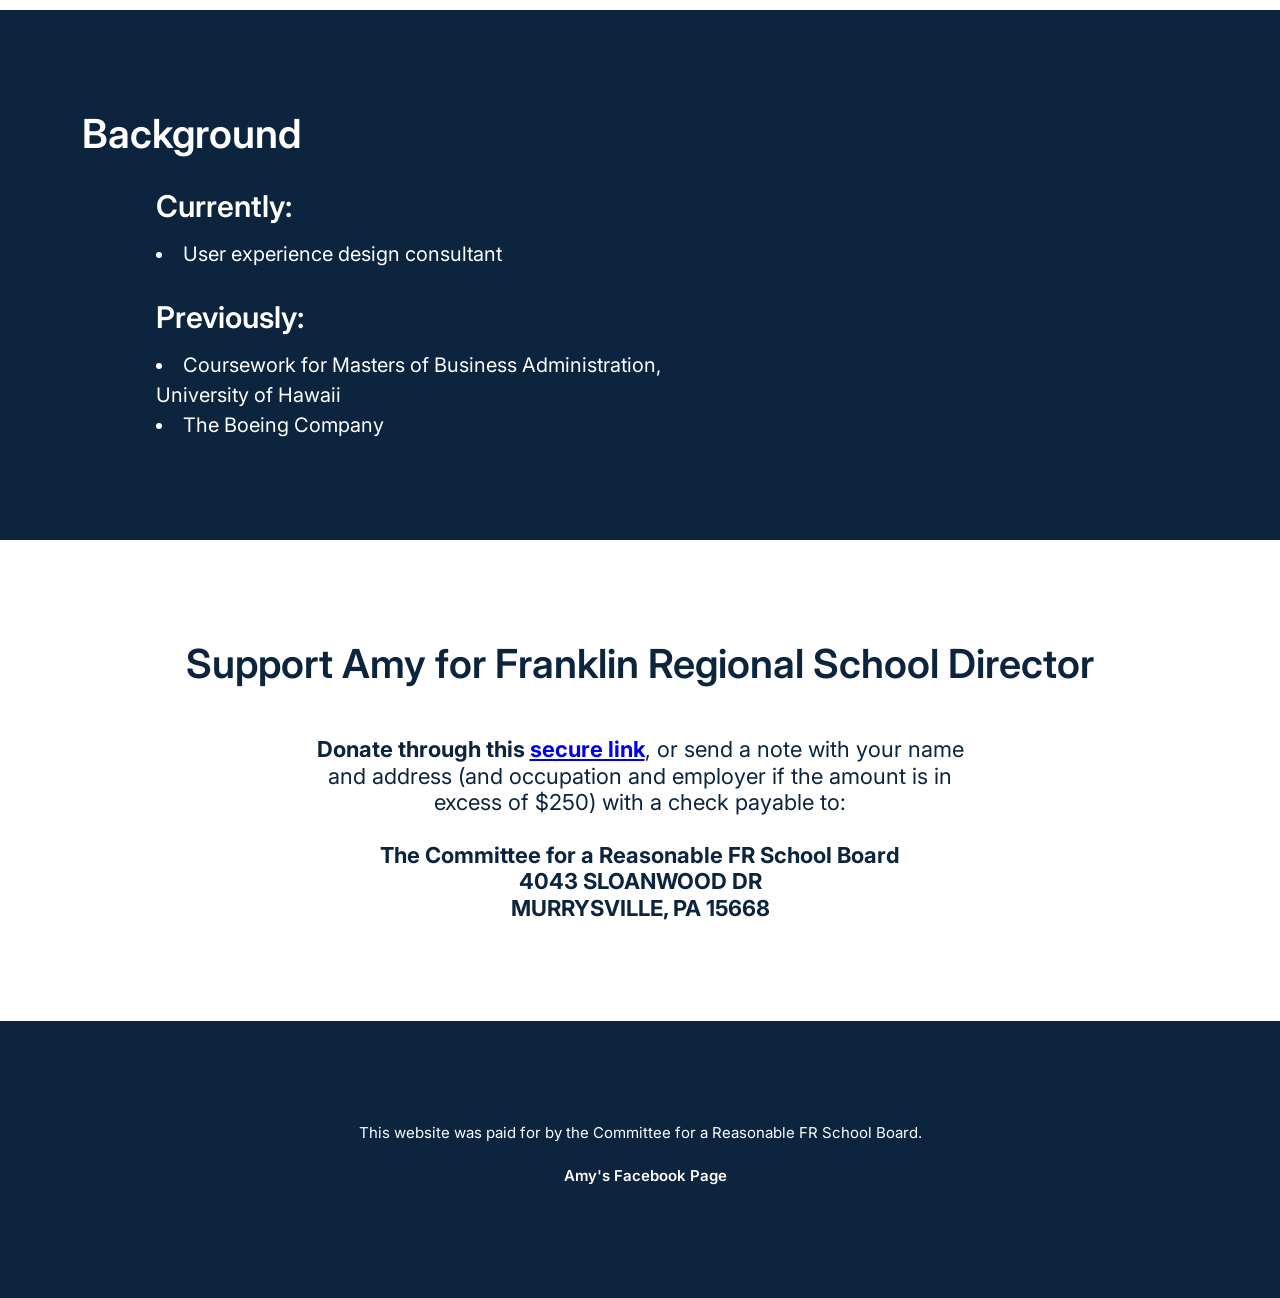
==== commit 5103aaeb: "updates fall 25" ====
--- a/index.html
+++ b/index.html
@@ -79,22 +79,10 @@
                                         <a href="#background" class="page-scroll"
                                             aria-label="Toggle navigation">Background</a>
                                     </li>
-                                    <!--<li class="nav-item">
-                                        <a href="#pricing" class="page-scroll"
-                                            aria-label="Toggle navigation">Pricing</a>
-                                    </li>
-                                    <li class="nav-item">
-                                        <a class="dd-menu collapsed" href="javascript:void(0)" data-bs-toggle="collapse"
-                                            data-bs-target="#submenu-1-4" aria-controls="navbarSupportedContent"
-                                            aria-expanded="false" aria-label="Toggle navigation">Blog</a>
-                                        <ul class="sub-menu collapse" id="submenu-1-4">
-                                            <li class="nav-item"><a href="javascript:void(0)">Blog Grid Sidebar</a>
-                                            </li>
-                                            <li class="nav-item"><a href="javascript:void(0)">Blog Single</a></li>
-                                            <li class="nav-item"><a href="javascript:void(0)">Blog Single
-                                                    Sibebar</a></li>
-                                        </ul>
-                                    </li>-->
+                                    <li class="nav-item">
+                                        <a href="https://reasonablefrschoolboard.org/endorsements.html" class="page-scroll"
+                                            aria-label="Toggle navigation">Endorsements</a>
+                                    </li>
                                 </ul>
                             </div> <!-- navbar collapse -->
                             <div class="button add-list-button">
@@ -124,7 +112,7 @@
                             
                         </div>
                         <div class="col-lg-6 col-12">
-                            <h2>The reasonable voice for Franklin Regional families.</h2>
+                            <h2>Get on Board For Franklin Regional Schools</h2>
                             <p>I’m running because I want a bright future for the public schools that are the heart of our community, and I want students at the center of all decisions.</p>
                             <p>I’m running because at the school board level, education needs to be the focus, not politics.</p>
                         </div>
@@ -149,8 +137,13 @@
         <div class="row">
             <div class="col-12">
                 <div class="section-title">
-                    <h2 class="wow fadeInUp" data-wow-delay=".4s">"I’m ready to <b>get to work</b> serving the community in the role of school director and create opportunities to build on the excellent Franklin Regional education as a thoughtful steward of community resources."
-                    </h2>
+                    <h2 class="wow fadeInUp" data-wow-delay=".4s">Amy's READY to get to work for our FR schools.</h2>
+                </div>
+                <div class="mission-goals">
+                    <p>Being on the school board is about:</p>
+                    <li>Putting kids front and center</li>
+                    <li>Listing to many voices</li>
+                    <li>Working together as a community</li>
                 </div>
             </div>
         </div>
@@ -218,7 +211,7 @@
                     <img src="assets/images/hawaii_band.jpeg" alt="FR Band at the Macy's Thanksgiving Day Parade">
                 </div>
                 <div class="col-lg-6 col-12">
-                    <h3>Since 2013, Amy’s roles have included:</h3>
+                    <h3>Amy Shows Up for FR Kids. Since 2013, she’s volunteered hundreds of hours for Franklin Regional students.</h3>
                     <li>Marching band uniform room manager</li>
                     <li>Marching band chaperone </li>
                     <li>FR Comprehensive Planning Committee member</li>
@@ -226,6 +219,8 @@
                     <li>Newlonsburg PTO family night chair</li>
                     <li>Pre-k vision screener</li>
                     <li>Musical set building and streetscape volunteer</li>
+                    <br>
+                    <p>She’s attended 50+ school board and school board committee meetings in the last 3 years.</p>
                 </div>
             </div>
         </div>
@@ -255,6 +250,21 @@
                     <h3><i>"Our three kids graduated from FR."</i></h3>
                 </div>
             </div>
+        </div>
+    </section>
+
+    <section id="words" class="words section">
+        <div class="container">
+            <div class="row">
+                <div class="col-12">
+                    <h2 class="wow zoomIn" data-wow-delay=".2s">Words from our community members</h2>
+                </div>
+                <h3><i>"If I know anything about Amy Sheridan, it’s that she is deeply invested in Franklin Regional’s students."</i></h3>
+            </div>
+            <div id="words-button">
+                <a href="https://reasonablefrschoolboard.org/endorsements.html" class="btn" id="endorsement-button">See more endorsements</a>
+            </div>
+            
         </div>
     </section>
 
@@ -273,9 +283,9 @@
                     <li>Coursework for Masters of Business Administration, University of Hawaii</li>
                     <li>The Boeing Company</li>
                 </div>
-                <div class="col-lg-4 col-12">
+                <!-- <div class="col-lg-4 col-12">
                     <img src="assets/images/check-mark.png" alt="checkmark icon">
-                </div>
+                </div> -->
             </div>
         </div>
     </section>
--- a/assets/css/main.css
+++ b/assets/css/main.css
@@ -52,14 +52,14 @@
 }
 
 .form-check-input:checked {
-  background-color: #203160;
-  border-color: #203160;
+  background-color: #0C243E;
+  border-color: #0C243E;
 }
 
 select {
   -webkit-writing-mode: horizontal-tb !important;
   text-rendering: auto;
-  color: #081828;
+  color: #0C243E;
   letter-spacing: normal;
   word-spacing: normal;
   text-transform: none;
@@ -119,7 +119,7 @@
 h6 {
   font-weight: 600;
   margin: 0px;
-  color: #081828;
+  color: #0C243E;
 }
 
 h1 a,
@@ -903,7 +903,7 @@
   padding-top: 180px;
   z-index: 2;
   text-align: left;
-  background-color: #203160;
+  background-color: #0C243E;
 }
 
 @media only screen and (min-width: 768px) and (max-width: 991px) {
@@ -1047,7 +1047,7 @@
   font-weight: 600;
   display: block;
   margin-bottom: 8px;
-  color: #203160;
+  color: #0C243E;
   text-transform: uppercase;
 }
 
@@ -1121,7 +1121,7 @@
   bottom: -1px;
   height: 2px;
   width: 50px;
-  background: #203160;
+  background: #0C243E;
   content: "";
 }
 
@@ -1140,7 +1140,7 @@
   width: 45px;
   height: 45px;
   line-height: 45px;
-  background: #203160;
+  background: #0C243E;
   display: -webkit-box;
   display: -ms-flexbox;
   display: flex;
@@ -1167,7 +1167,7 @@
   box-shadow: 0 1rem 3rem rgba(35, 38, 45, 0.15) !important;
   -webkit-transform: translate3d(0, -5px, 0);
   transform: translate3d(0, -5px, 0);
-  background-color: #081828;
+  background-color: #0C243E;
 }
 
 /* Overlay */
@@ -1183,7 +1183,7 @@
   width: 100%;
   height: 100%;
   opacity: 0.4;
-  background: #081828;
+  background: #0C243E;
   content: "";
   -webkit-transition: all 0.4s ease;
   transition: all 0.4s ease;
@@ -1226,7 +1226,7 @@
 
 .pagination .pagination-list li a {
   background: #fff;
-  color: #081828;
+  color: #0C243E;
   font-weight: 400;
   font-size: 14px;
   border-radius: 5px;
@@ -1237,7 +1237,7 @@
 
 .pagination .pagination-list li.active a,
 .pagination .pagination-list li:hover a {
-  background: #203160;
+  background: #0C243E;
   color: #fff;
   border-color: transparent;
 }
@@ -1256,7 +1256,7 @@
   font-size: 15px;
   font-weight: 600;
   padding: 10px 25px;
-  background-color: #203160;
+  background-color: #0C243E;
   color: #fff;
   border: none;
   -webkit-transition: 0.2s;
@@ -1295,7 +1295,7 @@
 
 .button .btn:hover {
   color: #fff;
-  background-color: #081828;
+  background-color: #0C243E;
   -webkit-box-shadow: 0px 4px 4px #0000000f;
           box-shadow: 0px 4px 4px #0000000f;
 }
@@ -1321,7 +1321,7 @@
 
 .button .btn-alt:hover {
   background-color: #fff !important;
-  color: #203160 !important;
+  color: #0C243E !important;
 }
 
 .align-left {
@@ -1369,7 +1369,7 @@
   width: 100px;
   height: 100px;
   border-radius: 100%;
-  background: #203160;
+  background: #0C243E;
   -webkit-animation: preloader-fx 1.6s linear infinite;
   animation: preloader-fx 1.6s linear infinite;
 }
@@ -1441,16 +1441,16 @@
     border-radius: 6px;
   }
   .header .navbar .navbar-nav .nav-item a:hover {
-    color: #203160 !important;
+    color: #0C243E !important;
   }
   .header .navbar .navbar-nav .nav-item a.active {
-    color: #203160 !important;
+    color: #0C243E !important;
   }
   .header .navbar-nav .nav-item {
     margin: 0;
   }
   .header .navbar-nav .nav-item:hover a {
-    color: #203160;
+    color: #0C243E;
   }
   .header .navbar-nav .nav-item a {
     padding: 12px 16px !important;
@@ -1474,7 +1474,7 @@
     padding: 12px 12px;
   }
   .header .navbar-nav .nav-item .sub-menu .nav-item a:hover {
-    color: #203160 !important;
+    color: #0C243E !important;
   }
   .header .navbar-nav .nav-item a {
     color: #051441;
@@ -1492,7 +1492,7 @@
   }
   .header .navbar-nav .nav-item .sub-menu li.active {
     background: #fff !important;
-    color: #203160 !important;
+    color: #0C243E !important;
   }
   .header .navbar-nav .nav-item .sub-menu .nav-item {
     margin: 0 !important;
@@ -1502,13 +1502,13 @@
   }
   .header .navbar-nav .nav-item .sub-menu li:hover {
     background: #fff !important;
-    color: #203160 !important;
+    color: #0C243E !important;
   }
   .header .navbar-nav .nav-item a {
     font-size: 14px;
   }
   .header .navbar-nav .nav-item a:hover {
-    color: #203160;
+    color: #0C243E;
   }
 }
 
@@ -1535,16 +1535,16 @@
     border-radius: 6px;
   }
   .header .navbar .navbar-nav .nav-item a:hover {
-    color: #203160 !important;
+    color: #0C243E !important;
   }
   .header .navbar .navbar-nav .nav-item a.active {
-    color: #203160 !important;
+    color: #0C243E !important;
   }
   .header .navbar-nav .nav-item {
     margin: 0;
   }
   .header .navbar-nav .nav-item:hover a {
-    color: #203160;
+    color: #0C243E;
   }
   .header .navbar-nav .nav-item a {
     padding: 12px 16px !important;
@@ -1568,7 +1568,7 @@
     padding: 12px 12px;
   }
   .header .navbar-nav .nav-item .sub-menu .nav-item a:hover {
-    color: #203160 !important;
+    color: #0C243E !important;
   }
   .header .navbar-nav .nav-item a {
     color: #051441;
@@ -1586,7 +1586,7 @@
   }
   .header .navbar-nav .nav-item .sub-menu li.active {
     background: #fff !important;
-    color: #203160 !important;
+    color: #0C243E !important;
   }
   .header .navbar-nav .nav-item .sub-menu .nav-item {
     margin: 0 !important;
@@ -1596,13 +1596,13 @@
   }
   .header .navbar-nav .nav-item .sub-menu li:hover {
     background: #fff !important;
-    color: #203160 !important;
+    color: #0C243E !important;
   }
   .header .navbar-nav .nav-item a {
     font-size: 14px;
   }
   .header .navbar-nav .nav-item a:hover {
-    color: #203160;
+    color: #0C243E;
   }
 }
 
@@ -1621,7 +1621,7 @@
 
 .header .button .btn:hover {
   background-color: #fff;
-  color: #203160;
+  color: #0C243E;
 }
 
 .header .navbar-brand img {
@@ -1660,13 +1660,13 @@
 }
 
 .header.sticky .button .btn {
-  background-color: #203160;
+  background-color: #0C243E;
   color: #fff;
   border-color: transparent;
 }
 
 .header.sticky .button .btn:hover {
-  background-color: #081828;
+  background-color: #0C243E;
   color: #fff;
 }
 
@@ -1692,11 +1692,11 @@
 }
 
 .sticky .navbar .navbar-nav .nav-item a.active {
-  color: #203160;
+  color: #0C243E;
 }
 
 .sticky .navbar .navbar-nav .nav-item a {
-  color: #081828;
+  color: #0C243E;
 }
 
 .header .navbar .navbar-nav .nav-item .sub-menu a.active {
@@ -1723,12 +1723,12 @@
 .navbar-area.sticky {
   position: fixed;
   z-index: 99;
-  background: #203160;
+  background: #0C243E;
   -webkit-box-shadow: 0px 20px 50px 0px rgba(0, 0, 0, 0.05);
           box-shadow: 0px 20px 50px 0px rgba(0, 0, 0, 0.05);
   -webkit-transition: all 0.3s ease-out 0s;
   transition: all 0.3s ease-out 0s;
-  background: #D6C99E;
+  background: #ecb129;
   padding: 0px 0;
 }
 
@@ -1797,7 +1797,7 @@
 }
 
 .sticky .navbar-nav .nav-item:hover a {
-  color: #203160;
+  color: #0C243E;
 }
 
 .navbar-nav .nav-item a {
@@ -1926,7 +1926,7 @@
 }
 
 .navbar-nav .nav-item .sub-menu .nav-item a:hover {
-  color: #203160;
+  color: #0C243E;
 }
 
 .navbar-nav .nav-item .sub-menu.left-menu {
@@ -1953,7 +1953,7 @@
 }
 
 .navbar-nav .nav-item .sub-menu > li.active > a {
-  color: #203160 !important;
+  color: #0C243E !important;
 }
 
 .navbar-nav .nav-item .sub-menu > li > a {
@@ -1991,7 +1991,7 @@
 .hero-area {
   position: relative;
   padding: 180px 0 120px 0;
-  background: #203160;
+  background: #0C243E;
 }
 
 @media only screen and (min-width: 768px) and (max-width: 991px) {
@@ -2071,7 +2071,7 @@
 }
 
 .hero-area .hero-content .button .btn {
-  background-color: #203160;
+  background-color: #0C243E;
   color: #fff;
   margin-top: 10px;
 }
@@ -2081,7 +2081,7 @@
 }
 
 .hero-area .hero-content .button .btn:hover {
-  background-color: #081828;
+  background-color: #0C243E;
   color: #fff;
 }
 
@@ -2092,7 +2092,7 @@
 
 .hero-area .hero-content .button .btn.btn-alt:hover {
   background-color: #fff;
-  color: #203160;
+  color: #0C243E;
 }
 
 @media (max-width: 767px) {
@@ -2110,7 +2110,7 @@
 
 .hero-area .hero-content .button .video-button:hover .video {
   color: #fff;
-  background-color: #081828;
+  background-color: #0C243E;
 }
 
 .hero-area .hero-content .button .video-button .video {
@@ -2118,7 +2118,7 @@
   width: 50px;
   line-height: 50px;
   text-align: center;
-  color: #203160;
+  color: #0C243E;
   background-color: #fff;
   border-radius: 50%;
   margin-left: 10px;
@@ -2247,26 +2247,47 @@
 }
 
 .election-info p {
-  color: #203160 !important;
+  color: #0C243E !important;
 }
 
 /*======================================
     Misison Area CSS
 ========================================*/
 
+.mission-goals {
+  background-color: #ffffff;
+  color: #0C243E !important;
+  margin-bottom: 100px;
+}
+
+#mission h2 {
+  color: #0C243E !important;
+}
+
+.mission-goals p {
+  text-align: center;
+  color: #0C243E !important;
+  font-size: 20px;
+}
+
+.mission-goals li {
+  text-align: center;
+  color: #0C243E !important;
+  font-size: 20px;
+  margin-right: 10%;
+  margin-left: 10%;
+}
+
 .mission {
-  background-color: #ffffff;
-  color: black;
   padding-bottom: 0;
 }
-
 
 
 /*======================================
     focus Area CSS
 ========================================*/
 .focus {
-  background-color: #203160;
+  background-color: #0C243E;
   color: white;
 }
 
@@ -2282,7 +2303,7 @@
 .focus .single-feature {
   text-align: left;
   padding: 35px;
-  background-color: #D6C99E;
+  background-color: #ecb129;
   border-radius: 6px;
   position: relative;
   margin-top: 40px;
@@ -2303,7 +2324,7 @@
   line-height: 60px;
   text-align: center;
   display: inline-block;
-  background-color: #203160;
+  background-color: #0C243E;
   color: #fff;
   font-size: 20px;
   border-radius: 7px;
@@ -2338,12 +2359,17 @@
 }
 
 .community li {
-  color: black;
+  color: #0C243E;
   font-size: 20px;
   margin-right: 10%;
   margin-left: 10%;
 }
 
+.community p {
+  color: #0C243E;
+  font-size: 20px;
+}
+
 @media (max-width: 767px) {
   .community img {
     max-width: 250px;
@@ -2355,7 +2381,7 @@
 ========================================*/
 
 .family {
-  background-color: #203160;
+  background-color: #0C243E;
   color: white;
 }
 
@@ -2390,10 +2416,41 @@
 }
 
 /*======================================
+    Endorsement Link Section CSS
+========================================*/
+
+.words h3{
+  margin-top: 30px;
+  margin-bottom: 30px;
+}
+
+#words-button {
+  text-align: center;
+}
+
+#endorsement-button {
+  color: white;
+  background-color: #0C243E;
+  font-size: 30px;
+}
+
+
+/*======================================
     Background Section CSS
 ========================================*/
 
+
+.background {
+  color: white;
+  background-color: #0C243E;
+}
+
+.background h2 {
+  color: white;
+}
+
 .background h3 {
+  color: white;
   margin-top: 30px;
   margin-bottom: 15px;
   margin-right: 10%;
@@ -2401,7 +2458,7 @@
 }
 
 .background li {
-  color: black;
+  color: white;
   font-size: 20px;
   margin-right: 10%;
   margin-left: 10%;
@@ -2427,7 +2484,7 @@
 ========================================*/
 
 .testimonials {
-  background-color: #203160;
+  background-color: #0C243E;
 }
 
 .testimonials .single-feature {
@@ -2458,7 +2515,7 @@
   line-height: 60px;
   text-align: center;
   display: inline-block;
-  background-color: #203160;
+  background-color: #0C243E;
   color: #fff;
   font-size: 20px;
   border-radius: 7px;
@@ -2484,13 +2541,84 @@
   margin-right: 5%;
 }
 
+
+
+/*======================================
+    Endorsements Section CSS
+========================================*/
+
+.endorsements {
+  background-color: white;
+  color: #0C243E;
+}
+
+.endorsements .section-title {
+  margin-bottom: 30px;
+}
+
+.endorsements img {
+  display: block;
+  margin: auto;
+  max-height: 400px;
+}
+
+.endorsements p {
+  color: #0C243E;
+  font-size: 18px;
+}
+
+.quote {
+  margin-top: 10%;
+  margin-right: 10%;
+  margin-left: 10%;
+}
+
+@media (max-width: 767px) {
+  .endorsements img {
+    max-width: 250px;
+  }
+}
+
+hr {
+  margin-top: 50px;
+  margin-bottom: 50px;
+  color: #0C243E;
+}
+
+#evelyn-button, #zoe-button {
+  color: white;
+  background-color: #0C243E;
+}
+
+
+/*======================================
+    Endorsements Hero Area CSS
+========================================*/
+.endorse-hero-area {
+  position: relative;
+  background: #0C243E;
+}
+
+@media only screen and (min-width: 768px) and (max-width: 991px) {
+  .endorse-hero-area {
+    padding: 150px 0 60px 0;
+  }
+}
+
+@media (max-width: 767px) {
+  .endorse-hero-area {
+    padding: 120px 0 50px 0;
+  }
+}
+
+
 /*======================================
     Donate Section CSS
 ========================================*/
 
 .donate {
   background: white;
-  color: black;
+  color: #0C243E;
   text-align: center;
 }
 
@@ -2540,7 +2668,7 @@
 
 .error-area .error-content h1 {
   font-size: 100px;
-  color: #203160;
+  color: #0C243E;
   margin-bottom: 25px;
   font-weight: 800;
   line-height: 100px;
@@ -2563,7 +2691,7 @@
 .error-area .error-content h2 {
   font-size: 25px;
   margin-bottom: 10px;
-  color: #081828;
+  color: #0C243E;
   font-weight: 700;
 }
 
@@ -2589,7 +2717,7 @@
 	Footer CSS
 ========================================*/
 .footer {
-  background-color: #081828;
+  background-color: #0C243E;
   position: relative;
   padding: 100px;
   color: white;
@@ -2678,7 +2806,7 @@
 }
 
 .footer .single-footer.f-about .social li a:hover {
-  color: #203160;
+  color: #0C243E;
 }
 
 .footer .single-footer.f-about .social li:last-child {
@@ -2702,7 +2830,7 @@
 }
 
 .footer .single-footer.f-about .copyright-text a:hover {
-  color: #203160;
+  color: #0C243E;
 }
 
 .footer .single-footer.f-link li {
@@ -2721,7 +2849,7 @@
 }
 
 .footer .single-footer.f-link li a:hover {
-  color: #203160;
+  color: #0C243E;
 }
 
 .footer .single-footer h3 {
@@ -2822,7 +2950,7 @@
 }
 
 .footer .footer-newsletter .title p a {
-  color: #203160;
+  color: #0C243E;
   text-decoration: underline;
 }
 
@@ -2932,7 +3060,7 @@
 
 .footer .footer-newsletter .newsletter-form .button .btn {
   display: inline-block;
-  background: #203160;
+  background: #0C243E;
   color: #fff;
   height: 48px;
   line-height: 48px;
@@ -2944,6 +3072,6 @@
 }
 
 .footer .footer-newsletter .newsletter-form .button .btn:hover {
-  color: #203160;
+  color: #0C243E;
   background-color: #fff;
 }
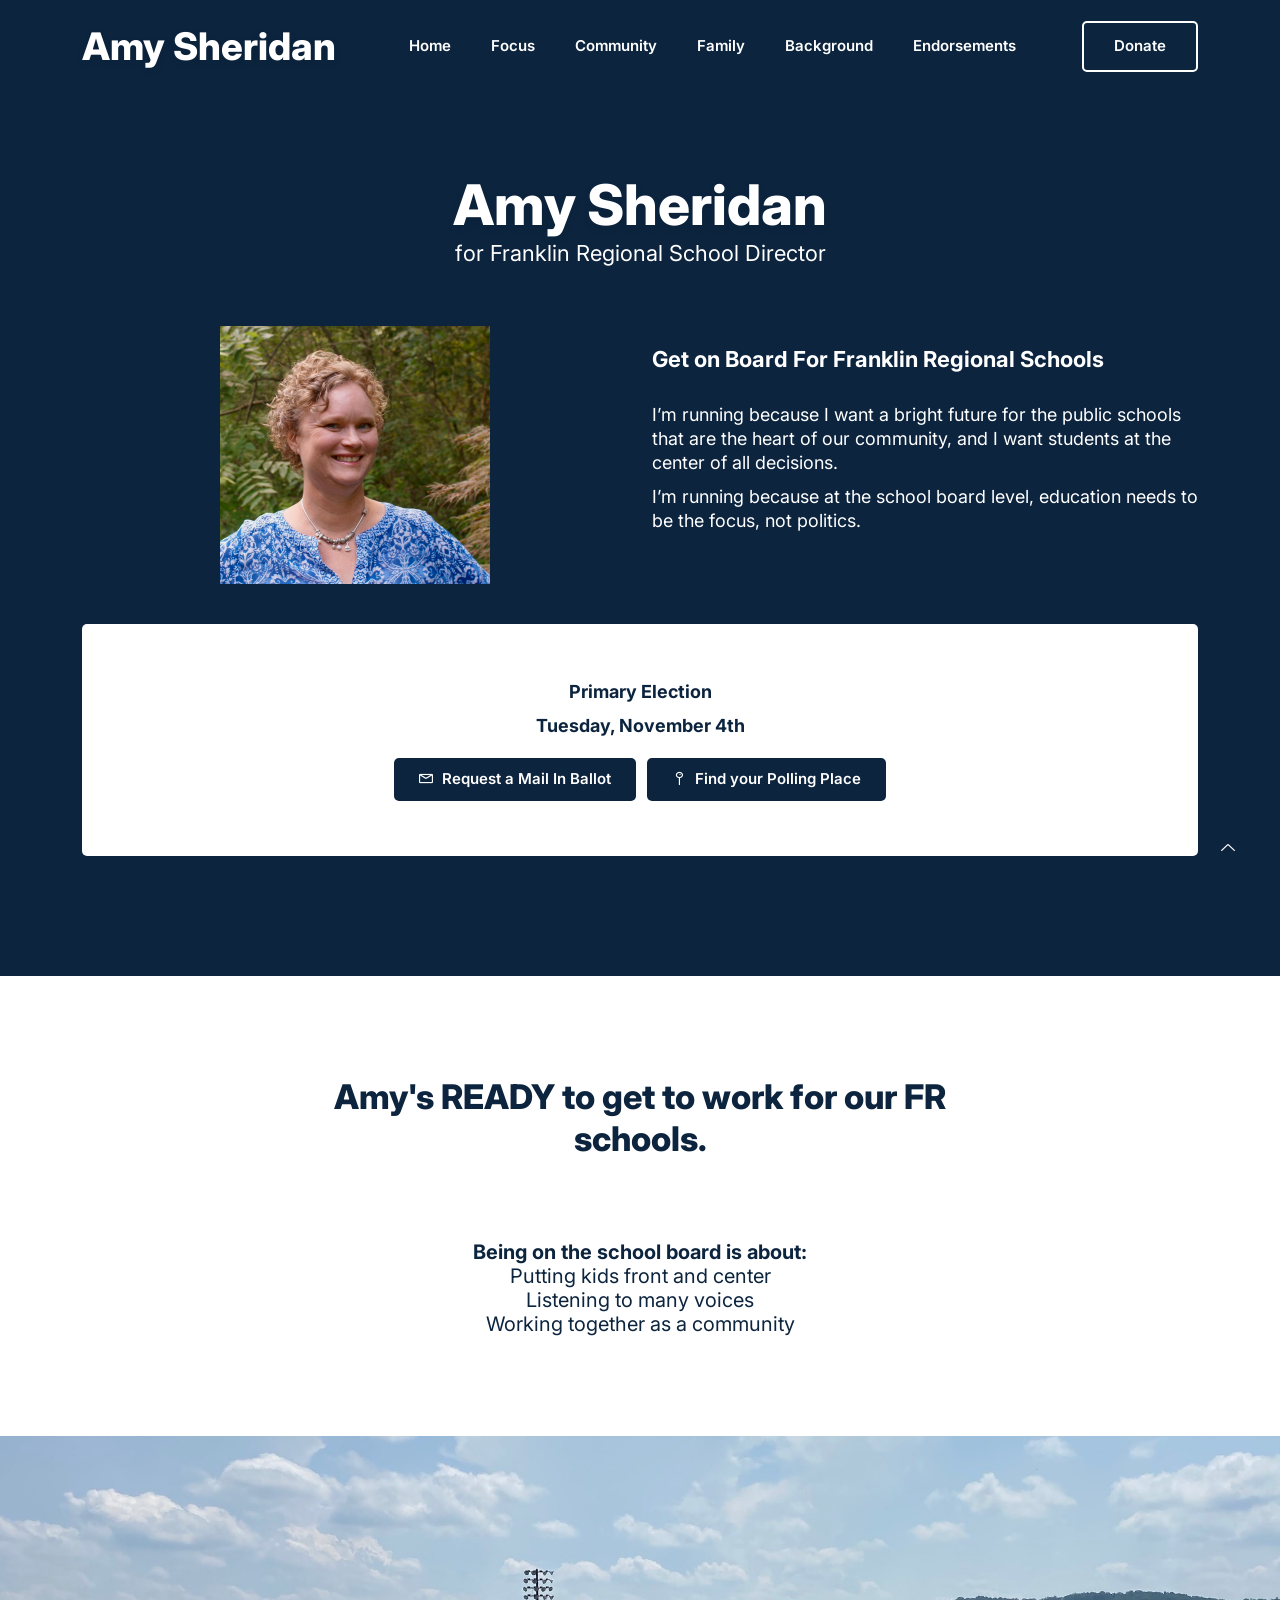
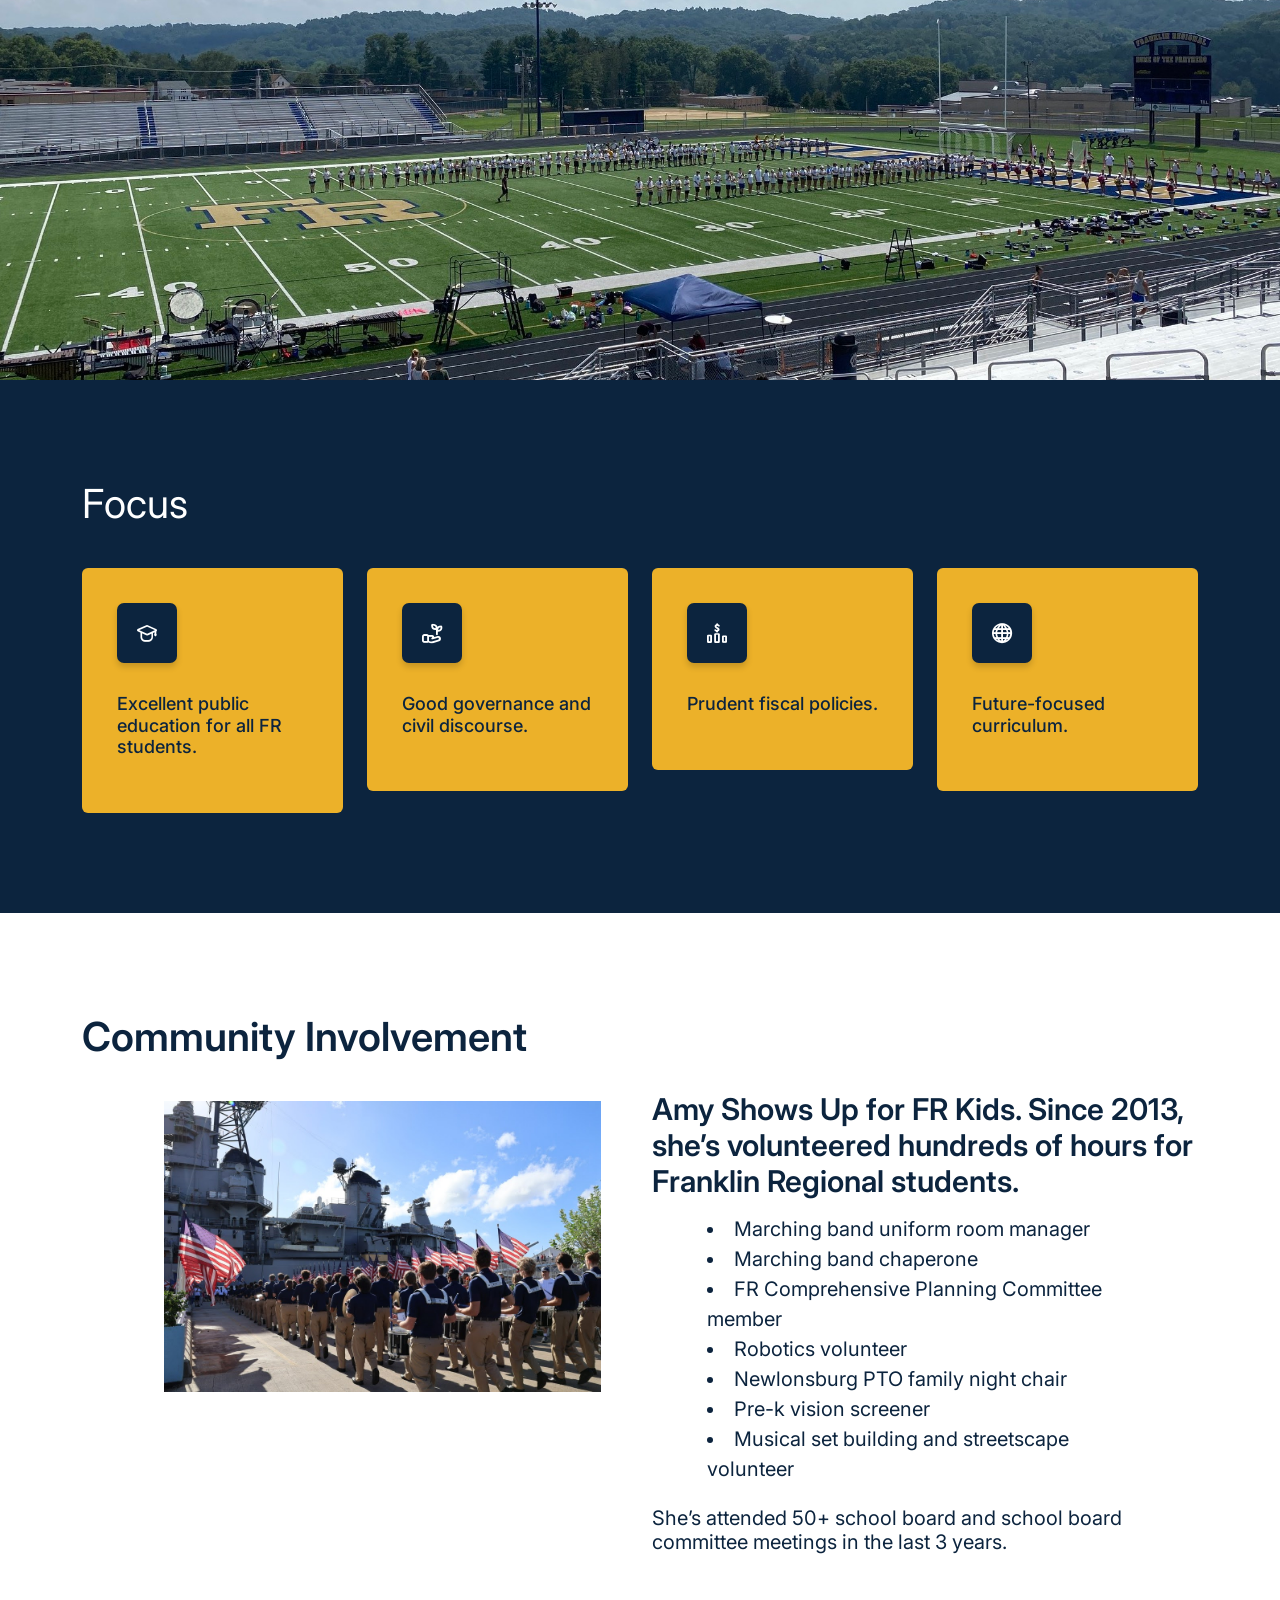
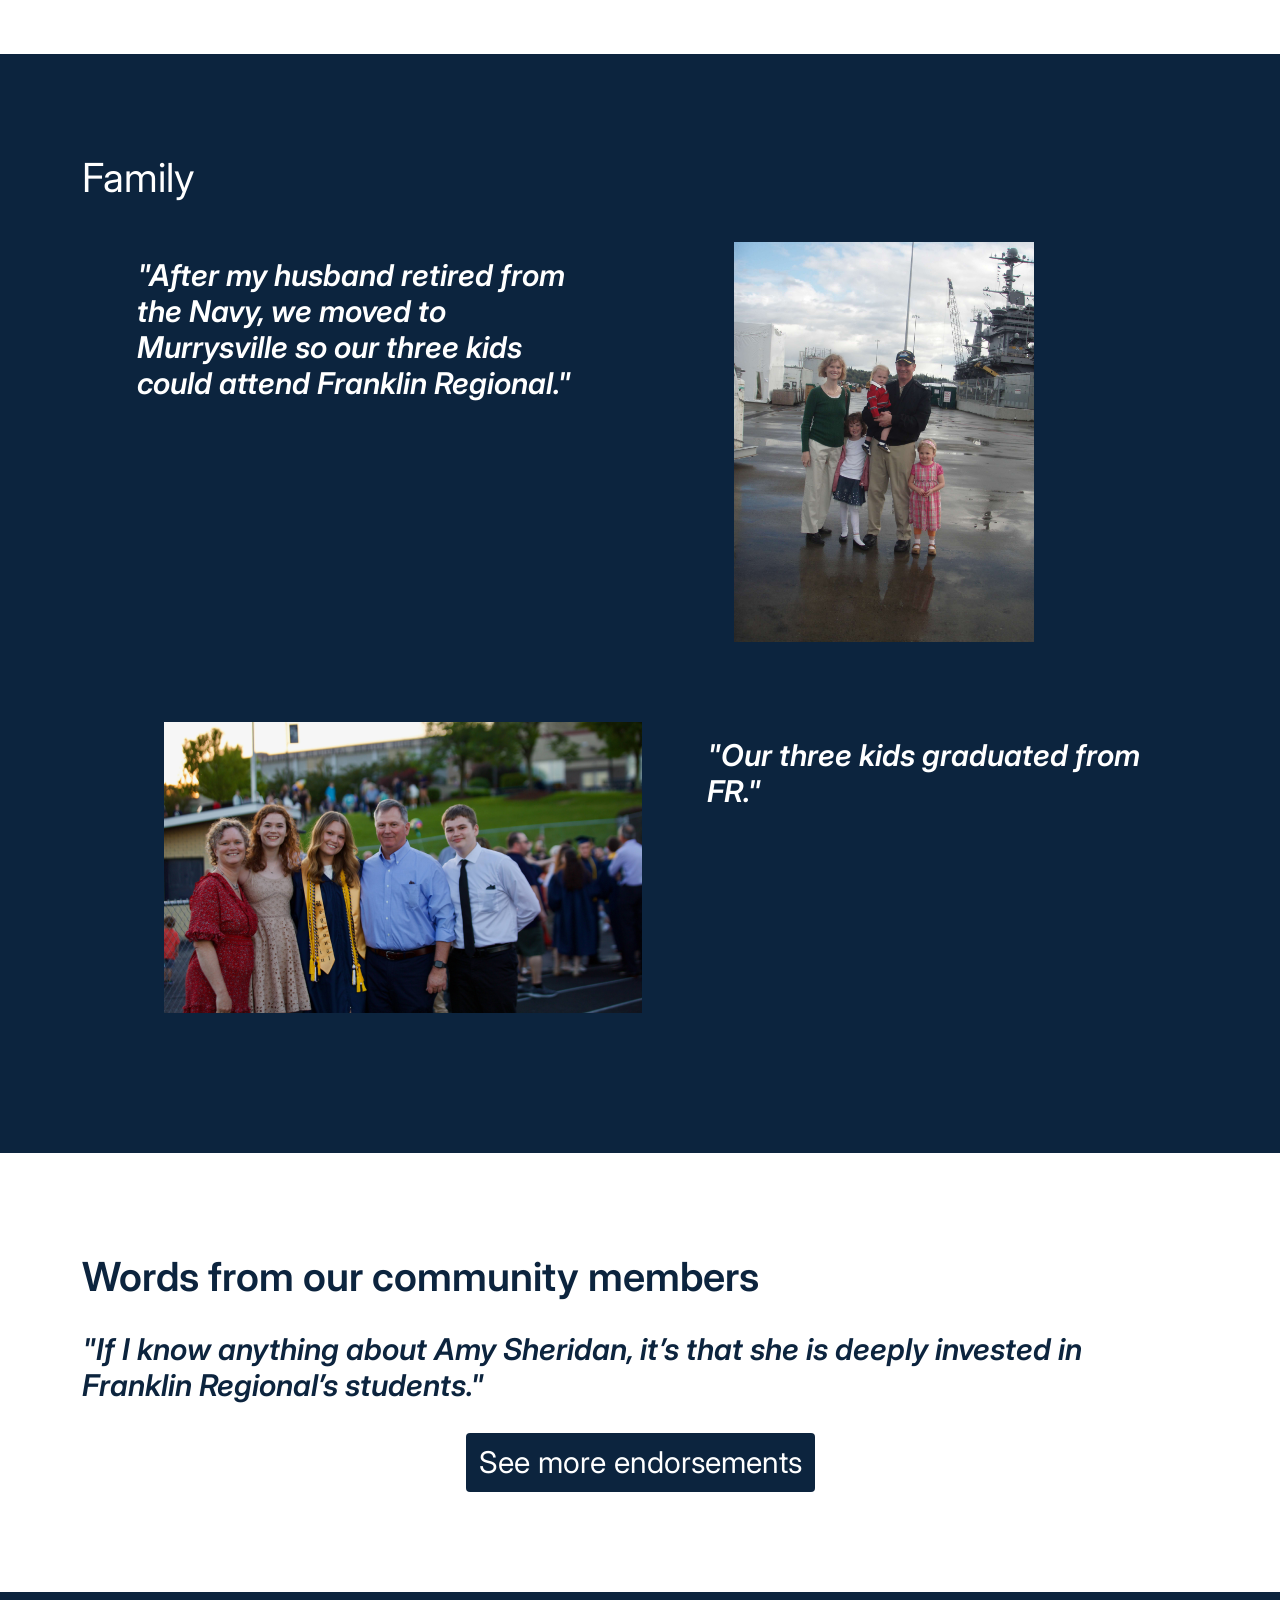
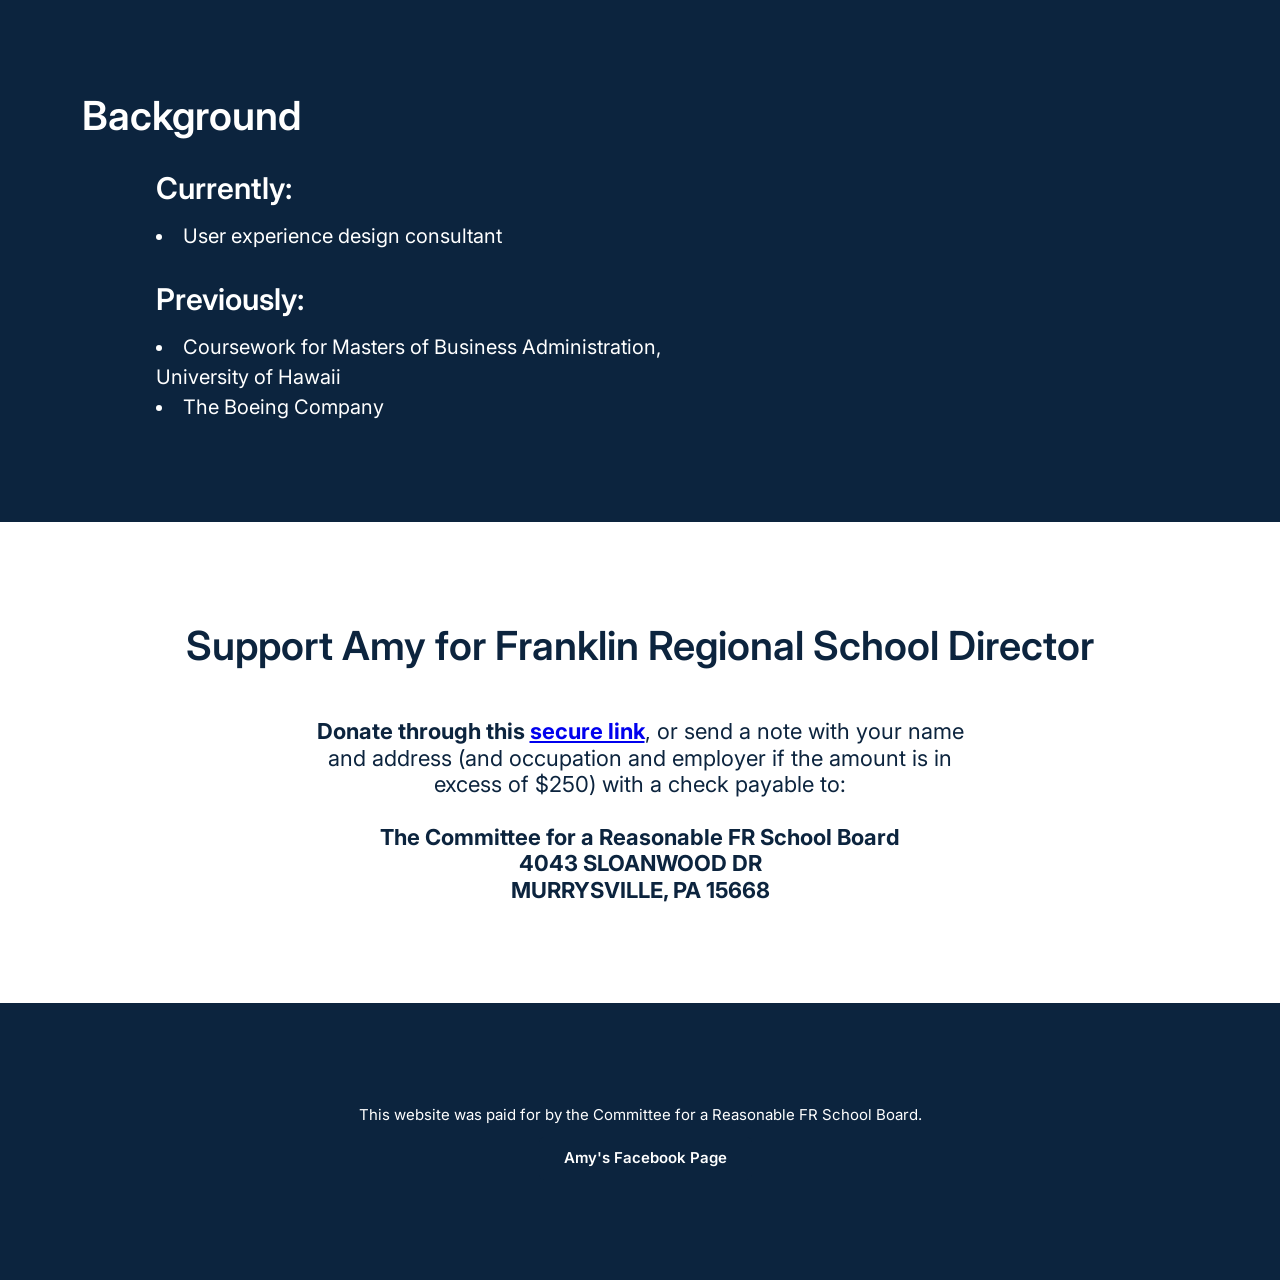
==== commit 71424ef5: "edit misson" ====
--- a/index.html
+++ b/index.html
@@ -140,10 +140,10 @@
                     <h2 class="wow fadeInUp" data-wow-delay=".4s">Amy's READY to get to work for our FR schools.</h2>
                 </div>
                 <div class="mission-goals">
-                    <p>Being on the school board is about:</p>
-                    <li>Putting kids front and center</li>
-                    <li>Listing to many voices</li>
-                    <li>Working together as a community</li>
+                    <p><b>Being on the school board is about:</b></p>
+                    <p>Putting kids front and center</p>
+                    <p>Listening to many voices</p>
+                    <p>Working together as a community</p>
                 </div>
             </div>
         </div>
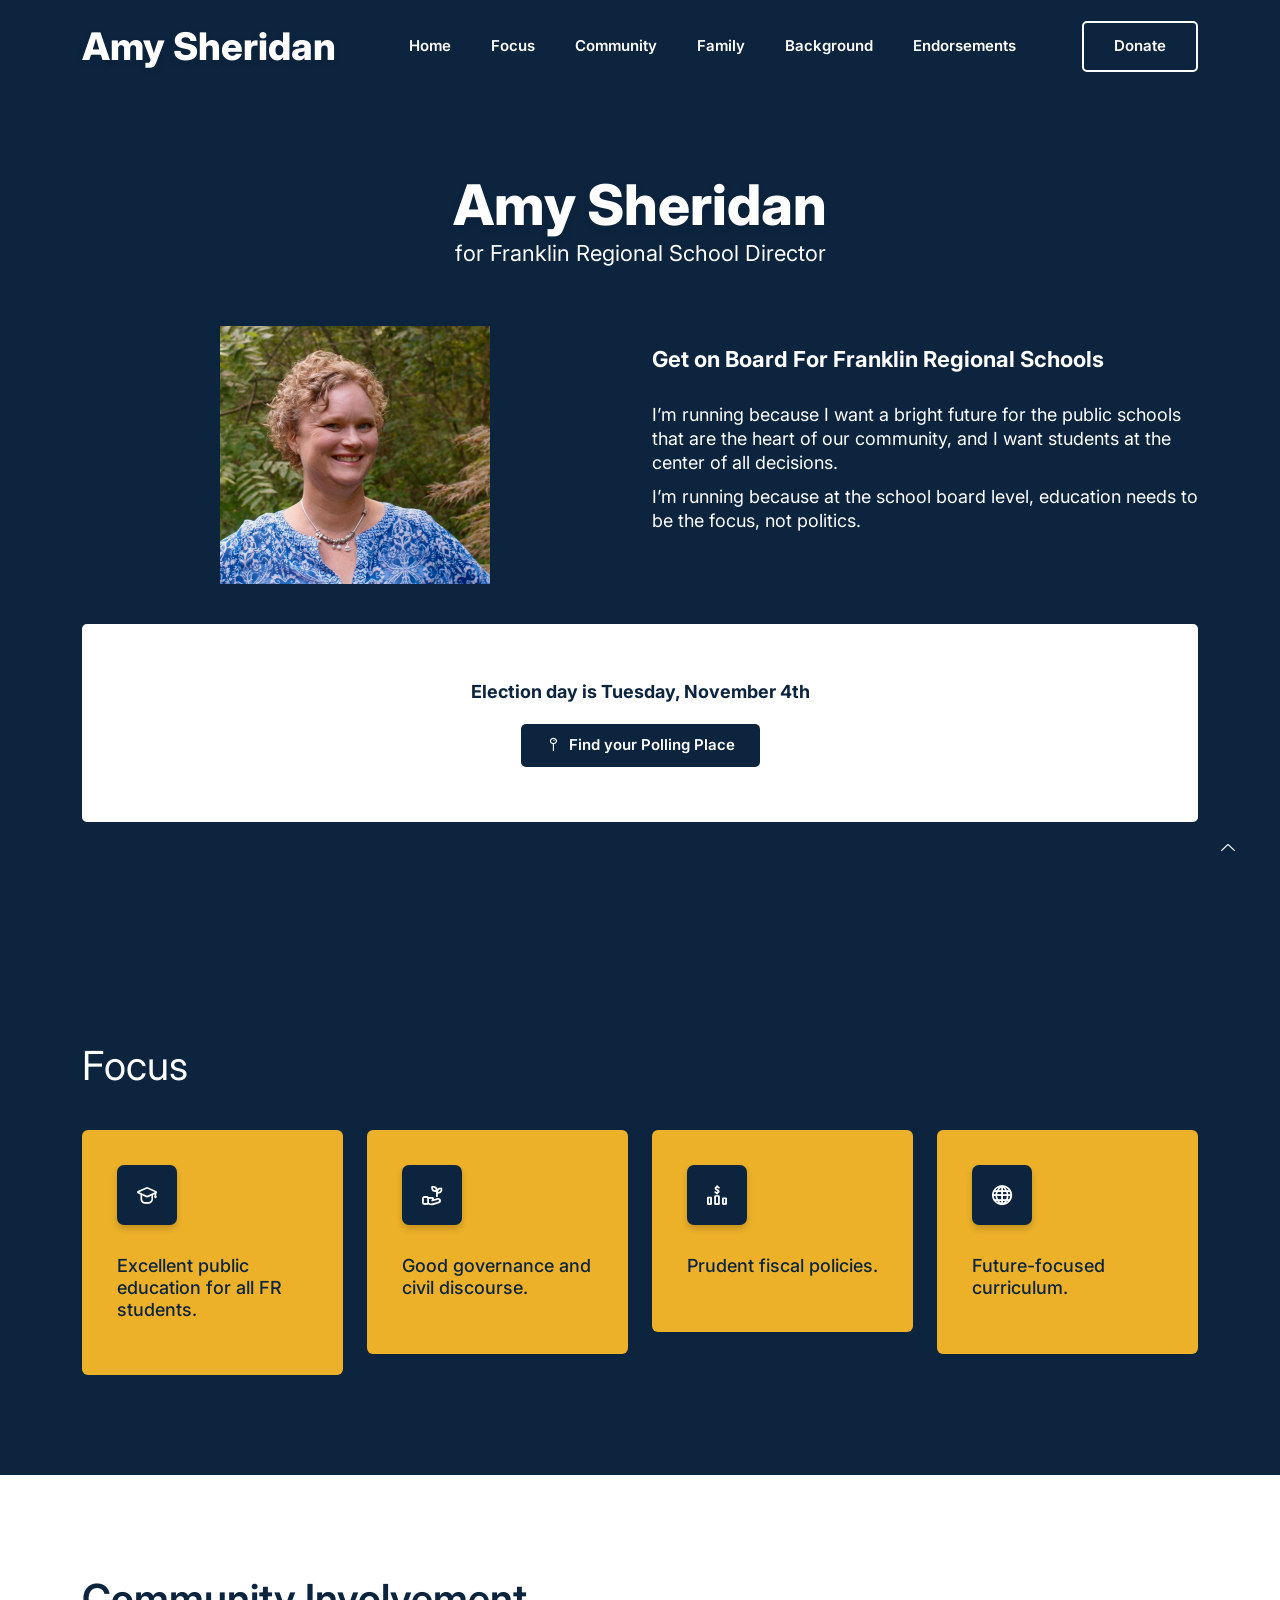
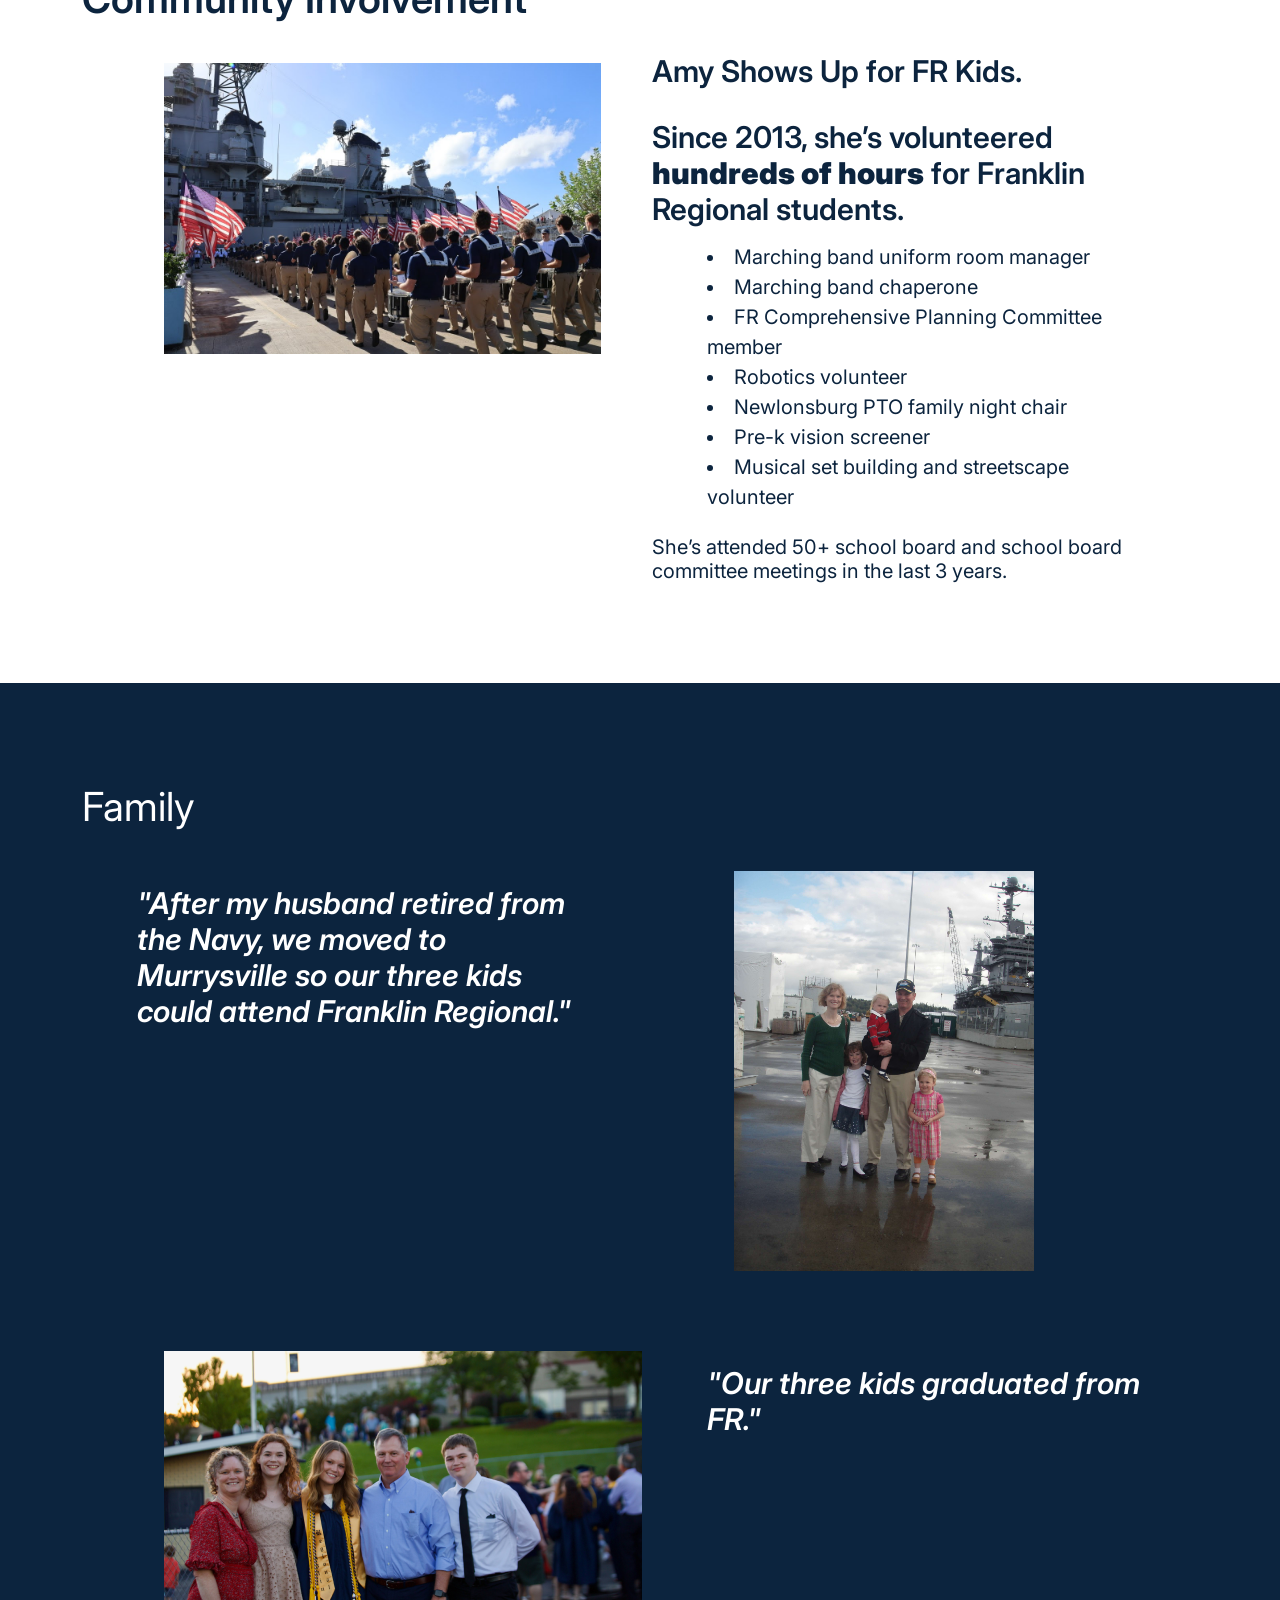
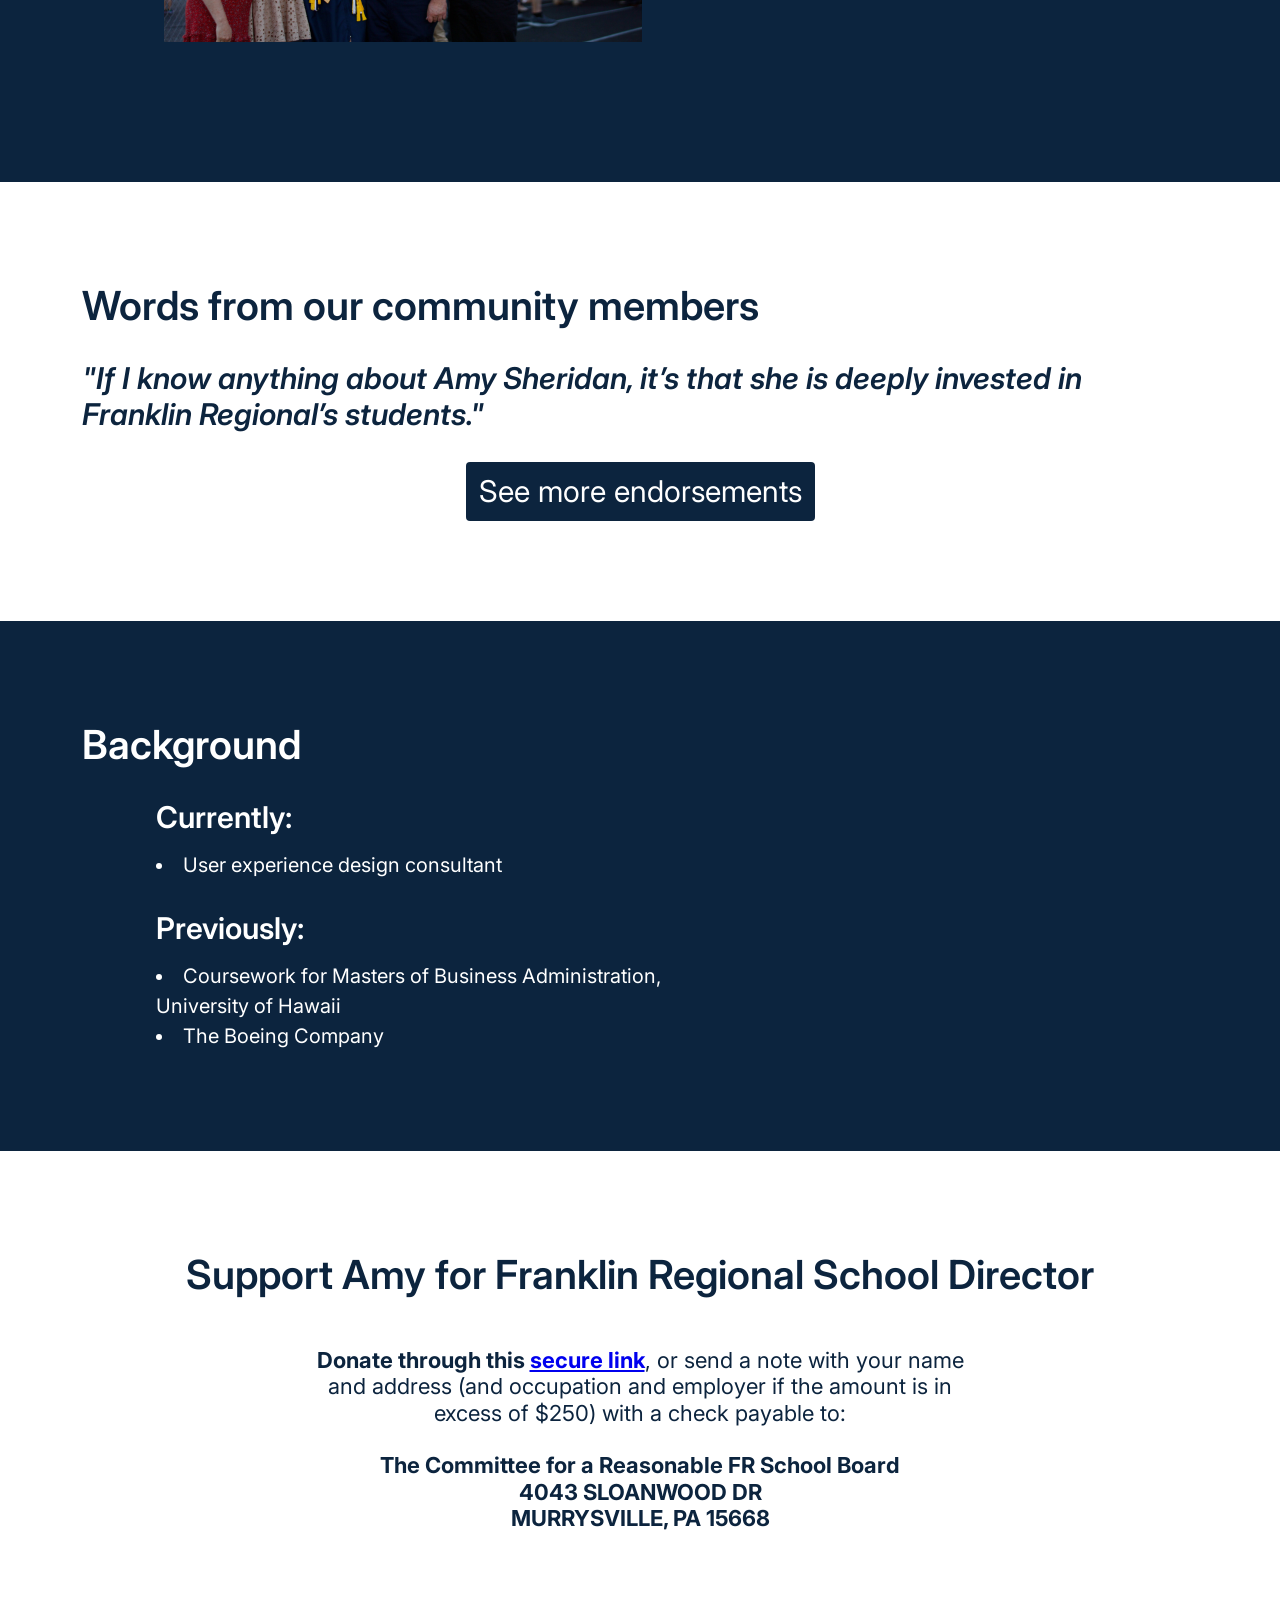
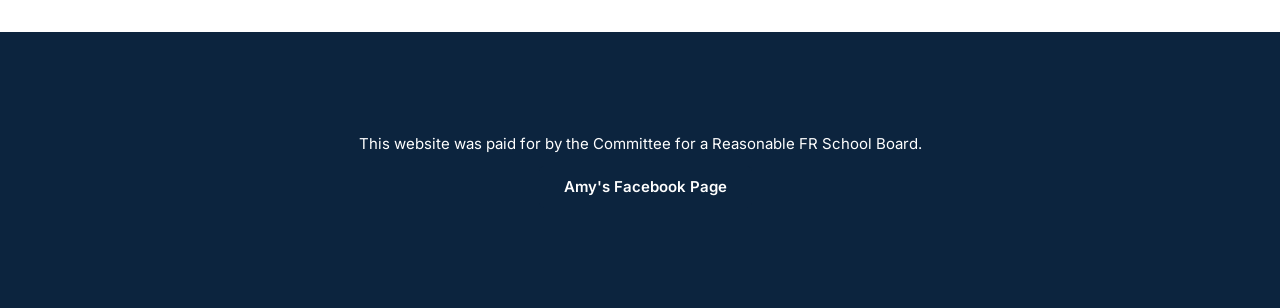
==== commit 8c3d7032: "more letters" ====
--- a/index.html
+++ b/index.html
@@ -80,8 +80,8 @@
                                             aria-label="Toggle navigation">Background</a>
                                     </li>
                                     <li class="nav-item">
-                                        <a href="https://reasonablefrschoolboard.org/endorsements.html" class="page-scroll"
-                                            aria-label="Toggle navigation">Endorsements</a>
+                                        <a href="https://reasonablefrschoolboard.org/endorsements.html" 
+                                        target="_blank" aria-label="Visit Endorsements page">Endorsements</a>
                                     </li>
                                 </ul>
                             </div> <!-- navbar collapse -->
@@ -119,9 +119,7 @@
                         <div class="col" col-4 col-sm-12>
                             <div class="election-info">
                                 <div class="button wow fadeInLeft" data-wow-delay=".8s">
-                                    <p><b>Primary Election</b></p>
-                                    <p><b>Tuesday, November 4th</b></p>
-                                    <a href="https://www.pavoterservices.pa.gov/OnlineAbsenteeApplication/#/OnlineMailInBegin" class="btn"><i class="lni lni-envelope"></i> Request a Mail In Ballot</a>
+                                    <p><b>Election day is Tuesday, November 4th</b></p>
                                     <a href="https://www.pa.gov/services/vote/find-your-local-polling-place" class="btn"><i class="lni lni-pin"></i> Find your Polling Place</a>
                                 </div>
                             </div>
@@ -133,7 +131,7 @@
     <!-- End Hero Area -->
 
 
-    <section id="mission" class="mission section">
+    <!-- <section id="mission" class="mission section">
         <div class="row">
             <div class="col-12">
                 <div class="section-title">
@@ -150,7 +148,7 @@
         <div class="row">
             <img src="assets/images/fr field.jpeg" alt="FR Stadium">
         </div>
-    </section>
+    </section> -->
 
     <!-- Start focus Area -->
     <section id="focus" class="focus section">
@@ -211,7 +209,8 @@
                     <img src="assets/images/hawaii_band.jpeg" alt="FR Band at the Macy's Thanksgiving Day Parade">
                 </div>
                 <div class="col-lg-6 col-12">
-                    <h3>Amy Shows Up for FR Kids. Since 2013, she’s volunteered hundreds of hours for Franklin Regional students.</h3>
+                    <h3>Amy Shows Up for FR Kids.</h3>
+                    <h3>Since 2013, she’s volunteered <b>hundreds of hours</b> for Franklin Regional students.</h3>
                     <li>Marching band uniform room manager</li>
                     <li>Marching band chaperone </li>
                     <li>FR Comprehensive Planning Committee member</li>
--- a/assets/css/main.css
+++ b/assets/css/main.css
@@ -2248,6 +2248,7 @@
 
 .election-info p {
   color: #0C243E !important;
+  font-size: 24px;
 }
 
 /*======================================
@@ -2559,7 +2560,6 @@
 .endorsements img {
   display: block;
   margin: auto;
-  max-height: 400px;
 }
 
 .endorsements p {
